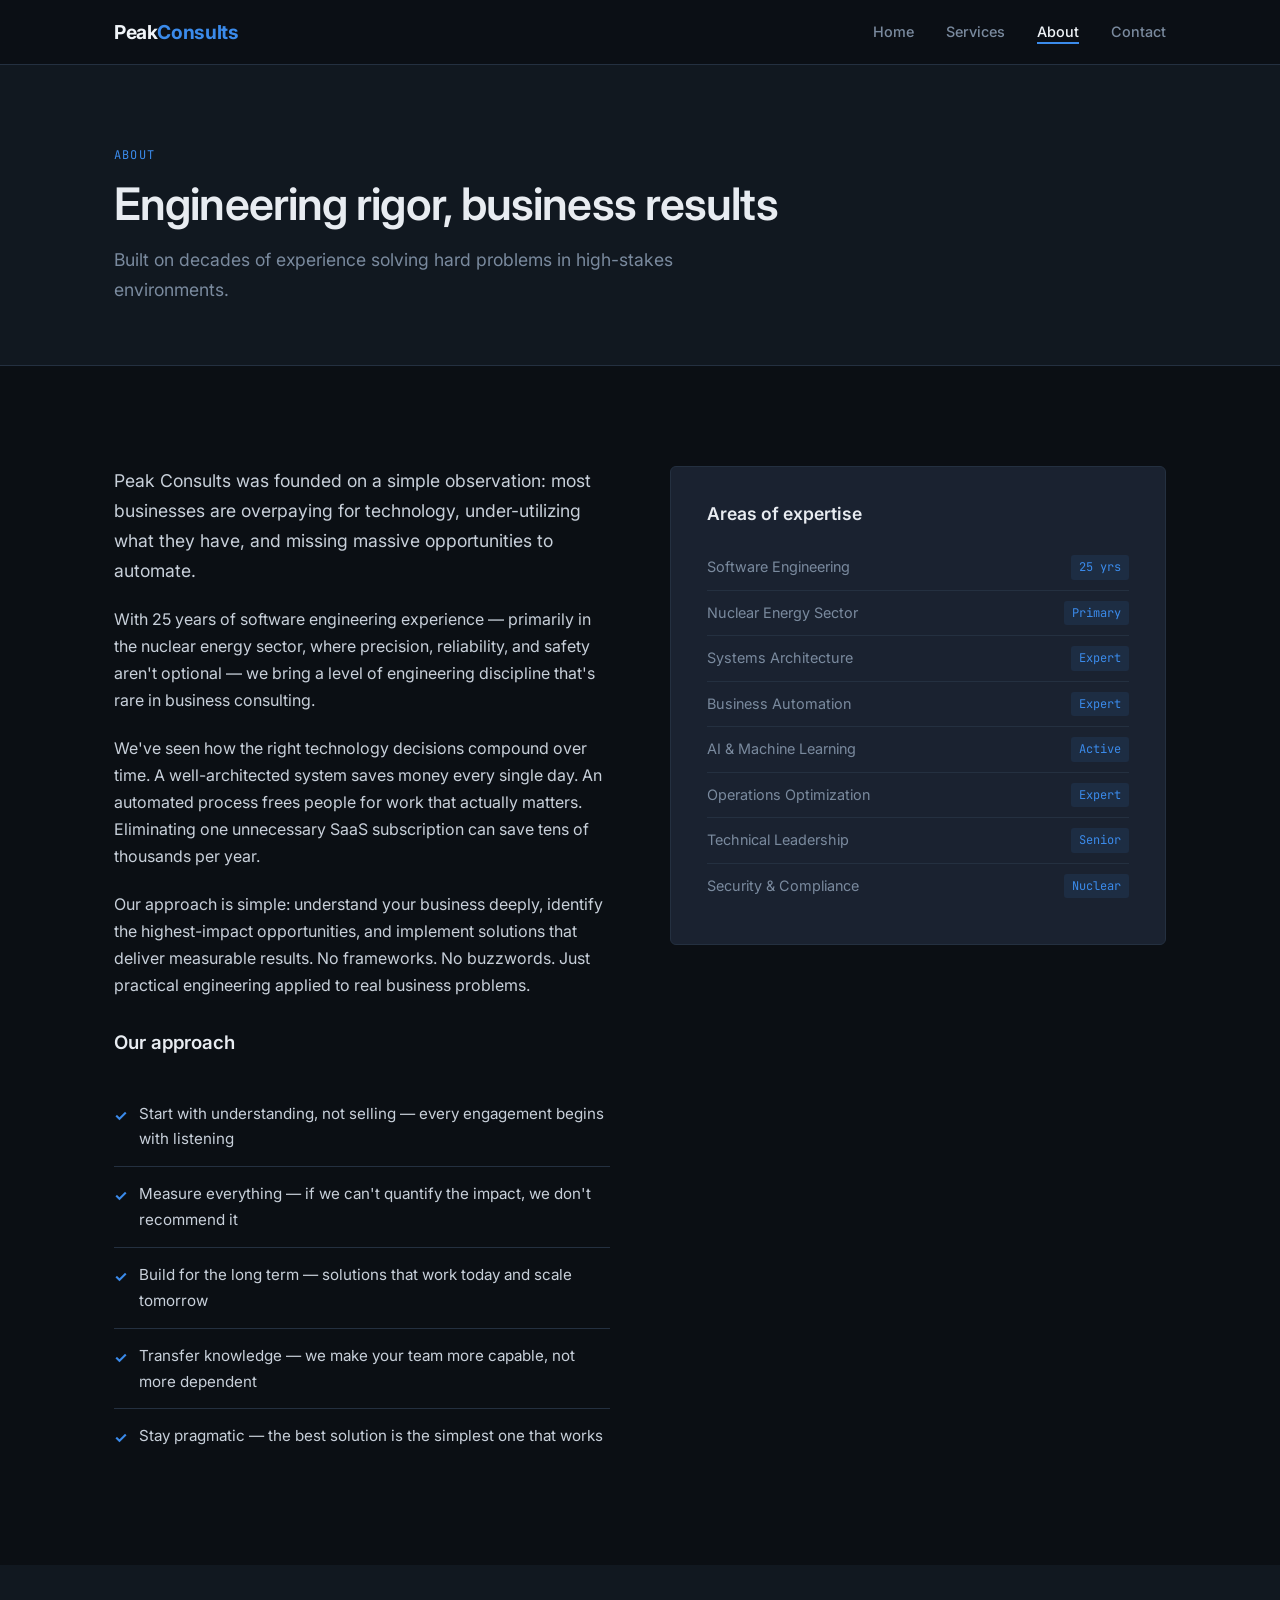
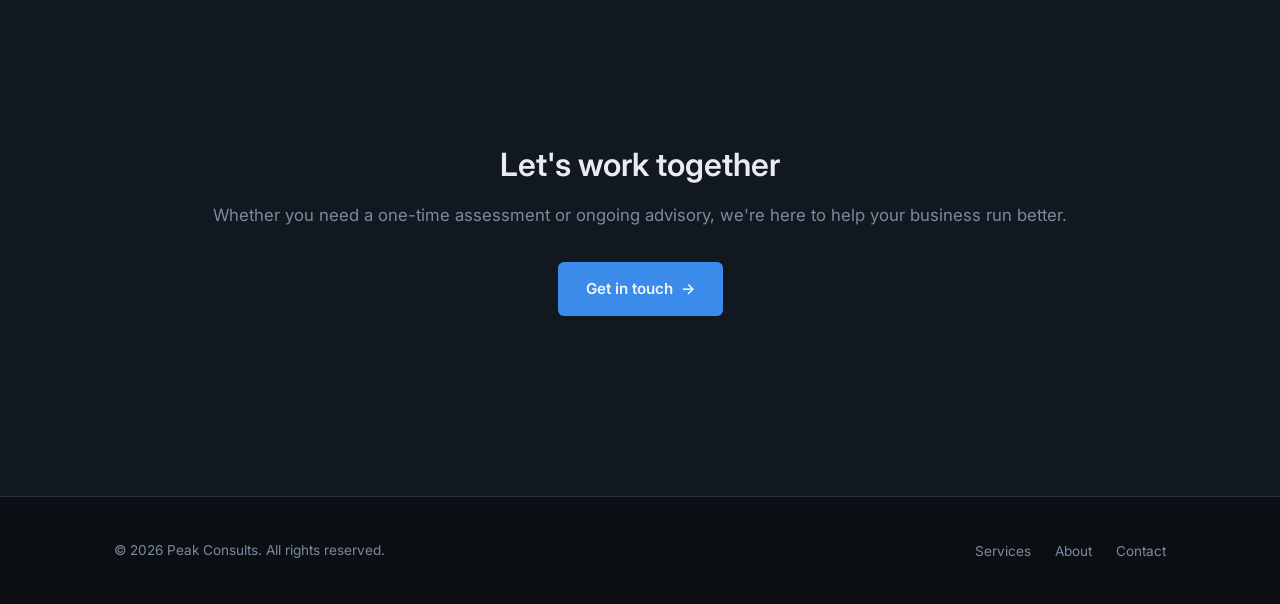
==== about.html @ 12d0e870 "Initial Peak Consults website" ====
<!DOCTYPE html>
<html lang="en">
<head>
  <meta charset="UTF-8">
  <meta name="viewport" content="width=device-width, initial-scale=1.0">
  <title>About | Peak Consults</title>
  <meta name="description" content="25 years of software engineering experience in the nuclear energy sector, now helping businesses optimize operations through technology and automation.">
  <meta property="og:title" content="About | Peak Consults">
  <meta property="og:description" content="25 years of engineering experience applied to your business.">
  <meta property="og:type" content="website">
  <meta property="og:url" content="https://www.peakconsults.com/about.html">
  <link rel="canonical" href="https://www.peakconsults.com/about.html">
  <link rel="preconnect" href="https://fonts.googleapis.com">
  <link rel="preconnect" href="https://fonts.gstatic.com" crossorigin>
  <link href="https://fonts.googleapis.com/css2?family=Inter:wght@400;500;600;700&family=JetBrains+Mono:wght@400;500&display=swap" rel="stylesheet">
  <link rel="stylesheet" href="css/style.css">
</head>
<body>

  <!-- Header -->
  <header class="site-header">
    <nav class="nav-inner">
      <a href="index.html" class="logo">Peak<span>Consults</span></a>
      <ul class="nav-links">
        <li><a href="index.html">Home</a></li>
        <li><a href="services.html">Services</a></li>
        <li><a href="about.html">About</a></li>
        <li><a href="contact.html">Contact</a></li>
      </ul>
      <button class="menu-toggle" aria-label="Toggle navigation">
        <span></span><span></span><span></span>
      </button>
    </nav>
  </header>

  <!-- Page Header -->
  <section class="page-header">
    <div class="container">
      <span class="section-label">About</span>
      <h1>Engineering rigor, business results</h1>
      <p>Built on decades of experience solving hard problems in high-stakes environments.</p>
    </div>
  </section>

  <!-- About Content -->
  <section class="section">
    <div class="container">
      <div class="about-content fade-in">
        <div class="about-text">
          <p>Peak Consults was founded on a simple observation: most businesses are overpaying for technology, under-utilizing what they have, and missing massive opportunities to automate.</p>

          <p>With 25 years of software engineering experience — primarily in the nuclear energy sector, where precision, reliability, and safety aren't optional — we bring a level of engineering discipline that's rare in business consulting.</p>

          <p>We've seen how the right technology decisions compound over time. A well-architected system saves money every single day. An automated process frees people for work that actually matters. Eliminating one unnecessary SaaS subscription can save tens of thousands per year.</p>

          <p>Our approach is simple: understand your business deeply, identify the highest-impact opportunities, and implement solutions that deliver measurable results. No frameworks. No buzzwords. Just practical engineering applied to real business problems.</p>

          <h3 style="margin-top: 32px; margin-bottom: 16px;">Our approach</h3>
          <ul class="approach-list">
            <li><span class="check">&#10003;</span> Start with understanding, not selling — every engagement begins with listening</li>
            <li><span class="check">&#10003;</span> Measure everything — if we can't quantify the impact, we don't recommend it</li>
            <li><span class="check">&#10003;</span> Build for the long term — solutions that work today and scale tomorrow</li>
            <li><span class="check">&#10003;</span> Transfer knowledge — we make your team more capable, not more dependent</li>
            <li><span class="check">&#10003;</span> Stay pragmatic — the best solution is the simplest one that works</li>
          </ul>
        </div>

        <div class="about-sidebar">
          <h3>Areas of expertise</h3>
          <ul class="expertise-list">
            <li>Software Engineering <span class="expertise-tag">25 yrs</span></li>
            <li>Nuclear Energy Sector <span class="expertise-tag">Primary</span></li>
            <li>Systems Architecture <span class="expertise-tag">Expert</span></li>
            <li>Business Automation <span class="expertise-tag">Expert</span></li>
            <li>AI & Machine Learning <span class="expertise-tag">Active</span></li>
            <li>Operations Optimization <span class="expertise-tag">Expert</span></li>
            <li>Technical Leadership <span class="expertise-tag">Senior</span></li>
            <li>Security & Compliance <span class="expertise-tag">Nuclear</span></li>
          </ul>
        </div>
      </div>
    </div>
  </section>

  <!-- CTA -->
  <section class="section section-alt">
    <div class="container">
      <div class="cta-section fade-in">
        <h2>Let's work together</h2>
        <p>Whether you need a one-time assessment or ongoing advisory, we're here to help your business run better.</p>
        <a href="contact.html" class="btn btn-primary">Get in touch <span class="arrow">&rarr;</span></a>
      </div>
    </div>
  </section>

  <!-- Footer -->
  <footer class="site-footer">
    <div class="container">
      <div class="footer-inner">
        <span class="footer-copy">&copy; 2026 Peak Consults. All rights reserved.</span>
        <ul class="footer-links">
          <li><a href="services.html">Services</a></li>
          <li><a href="about.html">About</a></li>
          <li><a href="contact.html">Contact</a></li>
        </ul>
      </div>
    </div>
  </footer>

  <script src="js/main.js"></script>
</body>
</html>
---- css/style.css ----
/* ===== Reset & Base ===== */
*, *::before, *::after { box-sizing: border-box; margin: 0; padding: 0; }

:root {
  --bg:        #0b0f14;
  --bg-alt:    #111820;
  --surface:   #1a2230;
  --border:    #243040;
  --text:      #c8d0da;
  --text-dim:  #7a8a9e;
  --heading:   #e8ecf1;
  --accent:    #3b8beb;
  --accent-h:  #5aa3f5;
  --white:     #f0f4f8;
  --font:      'Inter', -apple-system, BlinkMacSystemFont, 'Segoe UI', Roboto, sans-serif;
  --mono:      'JetBrains Mono', 'Fira Code', monospace;
  --max-w:     1100px;
  --radius:    6px;
  --transition: 0.25s ease;
}

html { scroll-behavior: smooth; }

body {
  font-family: var(--font);
  background: var(--bg);
  color: var(--text);
  line-height: 1.7;
  font-size: 16px;
  -webkit-font-smoothing: antialiased;
}

a { color: var(--accent); text-decoration: none; transition: color var(--transition); }
a:hover { color: var(--accent-h); }

img { max-width: 100%; display: block; }

h1, h2, h3, h4 {
  color: var(--heading);
  font-weight: 600;
  line-height: 1.25;
}

/* ===== Layout ===== */
.container { max-width: var(--max-w); margin: 0 auto; padding: 0 24px; }

/* ===== Header / Nav ===== */
.site-header {
  position: fixed;
  top: 0;
  left: 0;
  right: 0;
  z-index: 100;
  background: rgba(11, 15, 20, 0.85);
  backdrop-filter: blur(12px);
  -webkit-backdrop-filter: blur(12px);
  border-bottom: 1px solid var(--border);
  transition: background var(--transition);
}

.nav-inner {
  max-width: var(--max-w);
  margin: 0 auto;
  padding: 0 24px;
  display: flex;
  align-items: center;
  justify-content: space-between;
  height: 64px;
}

.logo {
  font-size: 1.2rem;
  font-weight: 700;
  color: var(--white);
  letter-spacing: -0.02em;
}
.logo span { color: var(--accent); }

.nav-links { display: flex; gap: 32px; list-style: none; }

.nav-links a {
  color: var(--text-dim);
  font-size: 0.9rem;
  font-weight: 500;
  transition: color var(--transition);
  position: relative;
}

.nav-links a::after {
  content: '';
  position: absolute;
  bottom: -4px;
  left: 0;
  width: 0;
  height: 2px;
  background: var(--accent);
  transition: width var(--transition);
}

.nav-links a:hover,
.nav-links a.active {
  color: var(--white);
}

.nav-links a:hover::after,
.nav-links a.active::after {
  width: 100%;
}

/* Mobile menu toggle */
.menu-toggle {
  display: none;
  background: none;
  border: none;
  cursor: pointer;
  padding: 4px;
}

.menu-toggle span {
  display: block;
  width: 24px;
  height: 2px;
  background: var(--text);
  margin: 5px 0;
  transition: var(--transition);
  border-radius: 2px;
}

/* ===== Hero ===== */
.hero {
  min-height: 100vh;
  display: flex;
  align-items: center;
  padding-top: 64px;
  position: relative;
  overflow: hidden;
}

.hero::before {
  content: '';
  position: absolute;
  top: -50%;
  right: -20%;
  width: 600px;
  height: 600px;
  background: radial-gradient(circle, rgba(59, 139, 235, 0.08) 0%, transparent 70%);
  pointer-events: none;
}

.hero-content { max-width: 720px; }

.hero-label {
  display: inline-block;
  font-family: var(--mono);
  font-size: 0.8rem;
  color: var(--accent);
  letter-spacing: 0.08em;
  text-transform: uppercase;
  margin-bottom: 20px;
  padding: 6px 14px;
  border: 1px solid var(--border);
  border-radius: 20px;
  background: var(--surface);
}

.hero h1 {
  font-size: clamp(2.4rem, 5vw, 3.6rem);
  letter-spacing: -0.03em;
  margin-bottom: 24px;
}

.hero h1 .highlight {
  background: linear-gradient(135deg, var(--accent), #60b0ff);
  -webkit-background-clip: text;
  -webkit-text-fill-color: transparent;
  background-clip: text;
}

.hero p {
  font-size: 1.15rem;
  color: var(--text-dim);
  max-width: 560px;
  margin-bottom: 40px;
  line-height: 1.8;
}

/* ===== Buttons ===== */
.btn {
  display: inline-flex;
  align-items: center;
  gap: 8px;
  padding: 14px 28px;
  font-size: 0.95rem;
  font-weight: 600;
  border-radius: var(--radius);
  border: none;
  cursor: pointer;
  transition: all var(--transition);
  font-family: var(--font);
}

.btn-primary {
  background: var(--accent);
  color: var(--white);
}
.btn-primary:hover {
  background: var(--accent-h);
  color: var(--white);
  transform: translateY(-1px);
  box-shadow: 0 8px 24px rgba(59, 139, 235, 0.25);
}

.btn-outline {
  background: transparent;
  color: var(--text);
  border: 1px solid var(--border);
}
.btn-outline:hover {
  border-color: var(--accent);
  color: var(--white);
}

.btn-group { display: flex; gap: 16px; flex-wrap: wrap; }

.btn .arrow { transition: transform var(--transition); }
.btn:hover .arrow { transform: translateX(3px); }

/* ===== Sections ===== */
.section {
  padding: 100px 0;
}

.section-alt {
  background: var(--bg-alt);
}

.section-header {
  margin-bottom: 60px;
}

.section-header h2 {
  font-size: clamp(1.8rem, 3.5vw, 2.4rem);
  letter-spacing: -0.02em;
  margin-bottom: 16px;
}

.section-header p {
  color: var(--text-dim);
  font-size: 1.05rem;
  max-width: 560px;
}

.section-label {
  display: inline-block;
  font-family: var(--mono);
  font-size: 0.75rem;
  color: var(--accent);
  letter-spacing: 0.1em;
  text-transform: uppercase;
  margin-bottom: 12px;
}

/* ===== Service Cards ===== */
.services-grid {
  display: grid;
  grid-template-columns: repeat(auto-fit, minmax(280px, 1fr));
  gap: 24px;
}

.service-card {
  background: var(--surface);
  border: 1px solid var(--border);
  border-radius: var(--radius);
  padding: 36px 28px;
  transition: all var(--transition);
}

.service-card:hover {
  border-color: var(--accent);
  transform: translateY(-2px);
  box-shadow: 0 12px 40px rgba(0, 0, 0, 0.3);
}

.service-icon {
  width: 48px;
  height: 48px;
  background: rgba(59, 139, 235, 0.1);
  border-radius: var(--radius);
  display: flex;
  align-items: center;
  justify-content: center;
  margin-bottom: 20px;
  font-size: 1.3rem;
}

.service-card h3 {
  font-size: 1.15rem;
  margin-bottom: 12px;
}

.service-card p {
  color: var(--text-dim);
  font-size: 0.95rem;
  line-height: 1.7;
}

/* ===== Stats Row ===== */
.stats-row {
  display: grid;
  grid-template-columns: repeat(auto-fit, minmax(200px, 1fr));
  gap: 24px;
  margin-top: 60px;
}

.stat {
  text-align: center;
  padding: 32px 20px;
  border: 1px solid var(--border);
  border-radius: var(--radius);
  background: var(--surface);
}

.stat-number {
  font-size: 2.2rem;
  font-weight: 700;
  color: var(--accent);
  display: block;
  margin-bottom: 4px;
}

.stat-label {
  font-size: 0.85rem;
  color: var(--text-dim);
  text-transform: uppercase;
  letter-spacing: 0.05em;
}

/* ===== About ===== */
.about-content {
  display: grid;
  grid-template-columns: 1fr 1fr;
  gap: 60px;
  align-items: start;
}

.about-text p {
  margin-bottom: 20px;
  color: var(--text);
}

.about-text p:first-child {
  font-size: 1.1rem;
}

.approach-list {
  list-style: none;
  margin-top: 32px;
}

.approach-list li {
  padding: 14px 0;
  border-bottom: 1px solid var(--border);
  display: flex;
  align-items: flex-start;
  gap: 12px;
  font-size: 0.95rem;
}

.approach-list li:last-child { border-bottom: none; }

.check {
  color: var(--accent);
  font-weight: bold;
  flex-shrink: 0;
  margin-top: 2px;
}

.about-sidebar {
  background: var(--surface);
  border: 1px solid var(--border);
  border-radius: var(--radius);
  padding: 36px;
}

.about-sidebar h3 {
  font-size: 1.1rem;
  margin-bottom: 20px;
}

.expertise-list {
  list-style: none;
}

.expertise-list li {
  padding: 10px 0;
  font-size: 0.9rem;
  color: var(--text-dim);
  border-bottom: 1px solid var(--border);
  display: flex;
  justify-content: space-between;
  align-items: center;
}

.expertise-list li:last-child { border-bottom: none; }

.expertise-tag {
  font-family: var(--mono);
  font-size: 0.75rem;
  color: var(--accent);
  background: rgba(59, 139, 235, 0.1);
  padding: 2px 8px;
  border-radius: 3px;
}

/* ===== Contact ===== */
.contact-layout {
  display: grid;
  grid-template-columns: 1fr 1fr;
  gap: 60px;
  align-items: start;
}

.contact-info h2 {
  font-size: 2rem;
  margin-bottom: 16px;
}

.contact-info > p {
  color: var(--text-dim);
  margin-bottom: 32px;
  font-size: 1.05rem;
}

.contact-methods {
  list-style: none;
  margin-bottom: 32px;
}

.contact-methods li {
  padding: 16px 0;
  border-bottom: 1px solid var(--border);
  display: flex;
  align-items: center;
  gap: 12px;
}

.contact-methods li:last-child { border-bottom: none; }

.contact-methods .label {
  font-size: 0.8rem;
  text-transform: uppercase;
  letter-spacing: 0.06em;
  color: var(--text-dim);
  min-width: 60px;
}

.contact-form {
  background: var(--surface);
  border: 1px solid var(--border);
  border-radius: var(--radius);
  padding: 36px;
}

.form-group {
  margin-bottom: 20px;
}

.form-group label {
  display: block;
  font-size: 0.85rem;
  font-weight: 500;
  color: var(--text-dim);
  margin-bottom: 8px;
  text-transform: uppercase;
  letter-spacing: 0.04em;
}

.form-group input,
.form-group textarea,
.form-group select {
  width: 100%;
  padding: 12px 16px;
  background: var(--bg);
  border: 1px solid var(--border);
  border-radius: var(--radius);
  color: var(--text);
  font-family: var(--font);
  font-size: 0.95rem;
  transition: border-color var(--transition);
}

.form-group input:focus,
.form-group textarea:focus,
.form-group select:focus {
  outline: none;
  border-color: var(--accent);
}

.form-group textarea { resize: vertical; min-height: 120px; }

.form-submit {
  width: 100%;
  padding: 14px;
  background: var(--accent);
  color: var(--white);
  border: none;
  border-radius: var(--radius);
  font-size: 0.95rem;
  font-weight: 600;
  cursor: pointer;
  font-family: var(--font);
  transition: all var(--transition);
}

.form-submit:hover {
  background: var(--accent-h);
  box-shadow: 0 8px 24px rgba(59, 139, 235, 0.25);
}

/* ===== Footer ===== */
.site-footer {
  padding: 40px 0;
  border-top: 1px solid var(--border);
  background: var(--bg);
}

.footer-inner {
  display: flex;
  justify-content: space-between;
  align-items: center;
  flex-wrap: wrap;
  gap: 16px;
}

.footer-copy {
  font-size: 0.85rem;
  color: var(--text-dim);
}

.footer-links {
  display: flex;
  gap: 24px;
  list-style: none;
}

.footer-links a {
  font-size: 0.85rem;
  color: var(--text-dim);
}

.footer-links a:hover { color: var(--white); }

/* ===== Page Headers (inner pages) ===== */
.page-header {
  padding: 140px 0 60px;
  background: var(--bg-alt);
  border-bottom: 1px solid var(--border);
}

.page-header h1 {
  font-size: clamp(2rem, 4vw, 2.8rem);
  letter-spacing: -0.02em;
  margin-bottom: 12px;
}

.page-header p {
  color: var(--text-dim);
  font-size: 1.1rem;
  max-width: 560px;
}

/* ===== Services detail (services page) ===== */
.service-detail {
  display: grid;
  grid-template-columns: 1fr 1fr;
  gap: 48px;
  padding: 48px 0;
  border-bottom: 1px solid var(--border);
  align-items: start;
}

.service-detail:last-child { border-bottom: none; }

.service-detail-num {
  font-family: var(--mono);
  font-size: 0.8rem;
  color: var(--accent);
  margin-bottom: 8px;
}

.service-detail h3 {
  font-size: 1.4rem;
  margin-bottom: 16px;
}

.service-detail p {
  color: var(--text-dim);
  margin-bottom: 16px;
}

.service-detail ul {
  list-style: none;
  margin-top: 8px;
}

.service-detail ul li {
  padding: 6px 0;
  color: var(--text);
  font-size: 0.95rem;
  display: flex;
  align-items: center;
  gap: 8px;
}

.service-detail ul li::before {
  content: '\2013';
  color: var(--accent);
}

/* ===== CTA Section ===== */
.cta-section {
  text-align: center;
  padding: 80px 0;
}

.cta-section h2 {
  font-size: 2rem;
  margin-bottom: 16px;
}

.cta-section p {
  color: var(--text-dim);
  margin-bottom: 32px;
  font-size: 1.05rem;
}

/* ===== Animations ===== */
.fade-in {
  opacity: 0;
  transform: translateY(20px);
  transition: opacity 0.6s ease, transform 0.6s ease;
}

.fade-in.visible {
  opacity: 1;
  transform: translateY(0);
}

/* ===== Mobile ===== */
@media (max-width: 768px) {
  .menu-toggle { display: block; }

  .nav-links {
    position: fixed;
    top: 64px;
    left: 0;
    right: 0;
    background: var(--bg);
    border-bottom: 1px solid var(--border);
    flex-direction: column;
    gap: 0;
    padding: 16px 24px;
    transform: translateY(-100%);
    opacity: 0;
    pointer-events: none;
    transition: all var(--transition);
  }

  .nav-links.open {
    transform: translateY(0);
    opacity: 1;
    pointer-events: all;
  }

  .nav-links a {
    display: block;
    padding: 12px 0;
    border-bottom: 1px solid var(--border);
  }

  .nav-links a::after { display: none; }

  .hero { min-height: auto; padding: 120px 0 80px; }

  .about-content,
  .contact-layout,
  .service-detail {
    grid-template-columns: 1fr;
    gap: 32px;
  }

  .stats-row { grid-template-columns: 1fr 1fr; }

  .btn-group { flex-direction: column; }
  .btn-group .btn { text-align: center; justify-content: center; }

  .section { padding: 60px 0; }
  .page-header { padding: 100px 0 40px; }

  .footer-inner { flex-direction: column; text-align: center; }
}

@media (max-width: 480px) {
  .stats-row { grid-template-columns: 1fr; }
  .services-grid { grid-template-columns: 1fr; }
}
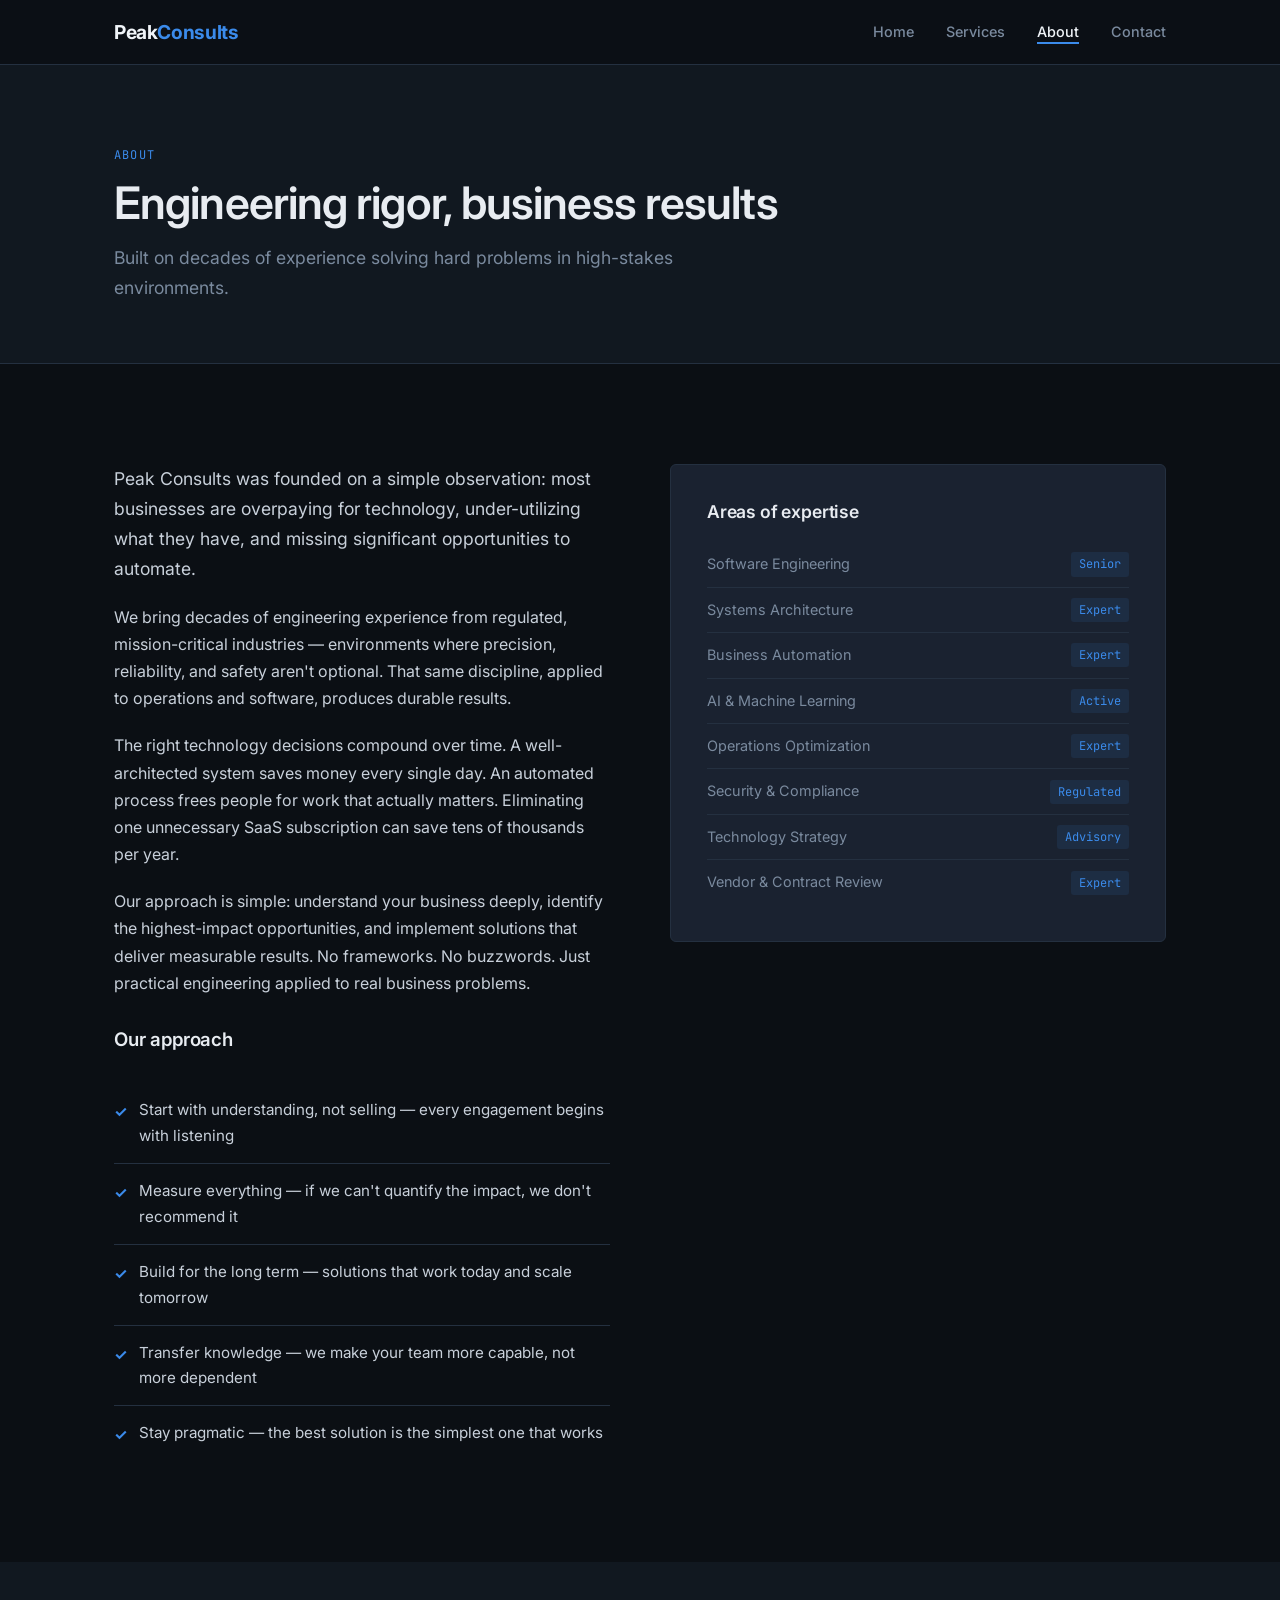
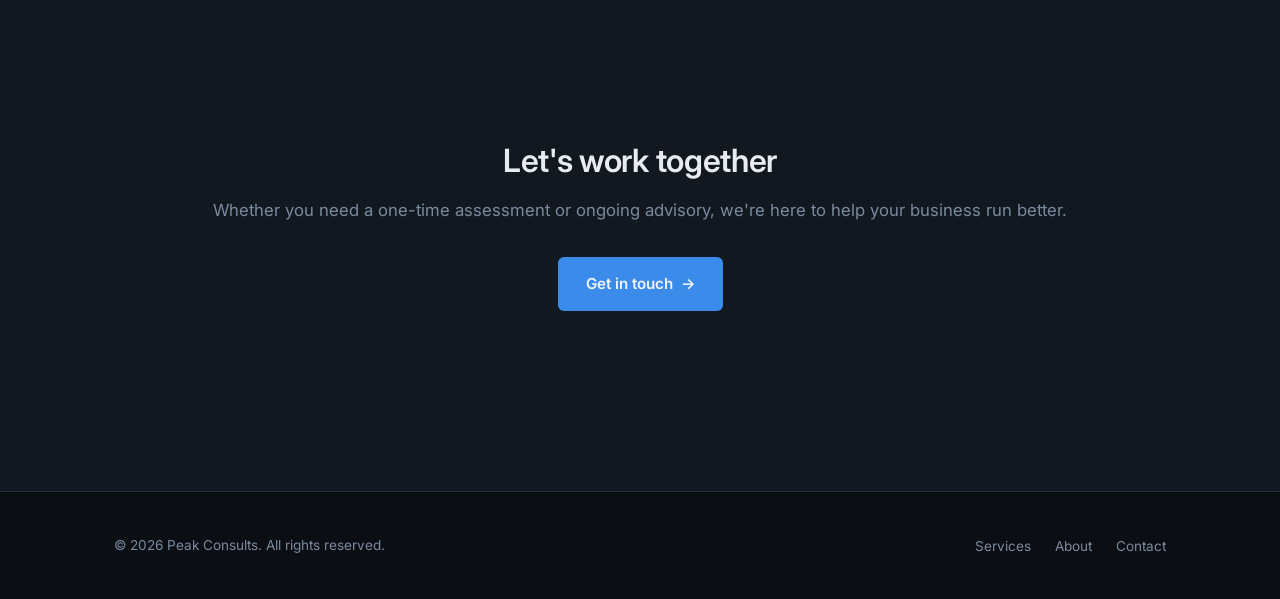
==== commit 2d308ee5: "Polish site to professional grade Replaces filler stats with a four-step engagement process, swaps e" ====
--- a/about.html
+++ b/about.html
@@ -4,12 +4,15 @@
   <meta charset="UTF-8">
   <meta name="viewport" content="width=device-width, initial-scale=1.0">
   <title>About | Peak Consults</title>
-  <meta name="description" content="25 years of software engineering experience in the nuclear energy sector, now helping businesses optimize operations through technology and automation.">
+  <meta name="description" content="Decades of engineering experience in regulated, mission-critical industries — now helping businesses optimize operations through technology and automation.">
   <meta property="og:title" content="About | Peak Consults">
-  <meta property="og:description" content="25 years of engineering experience applied to your business.">
+  <meta property="og:description" content="Engineering rigor from regulated industries, applied to your business.">
   <meta property="og:type" content="website">
   <meta property="og:url" content="https://www.peakconsults.com/about.html">
   <link rel="canonical" href="https://www.peakconsults.com/about.html">
+  <link rel="icon" href="favicon.svg" type="image/svg+xml">
+  <link rel="apple-touch-icon" href="favicon.svg">
+  <meta name="theme-color" content="#0b0f14">
   <link rel="preconnect" href="https://fonts.googleapis.com">
   <link rel="preconnect" href="https://fonts.gstatic.com" crossorigin>
   <link href="https://fonts.googleapis.com/css2?family=Inter:wght@400;500;600;700&family=JetBrains+Mono:wght@400;500&display=swap" rel="stylesheet">
@@ -17,21 +20,25 @@
 </head>
 <body>
 
+  <a class="skip-link" href="#main">Skip to content</a>
+
   <!-- Header -->
   <header class="site-header">
     <nav class="nav-inner">
       <a href="index.html" class="logo">Peak<span>Consults</span></a>
-      <ul class="nav-links">
+      <ul class="nav-links" id="primary-nav">
         <li><a href="index.html">Home</a></li>
         <li><a href="services.html">Services</a></li>
         <li><a href="about.html">About</a></li>
         <li><a href="contact.html">Contact</a></li>
       </ul>
-      <button class="menu-toggle" aria-label="Toggle navigation">
+      <button class="menu-toggle" aria-label="Toggle navigation" aria-expanded="false" aria-controls="primary-nav">
         <span></span><span></span><span></span>
       </button>
     </nav>
   </header>
+
+  <main id="main">
 
   <!-- Page Header -->
   <section class="page-header">
@@ -47,37 +54,37 @@
     <div class="container">
       <div class="about-content fade-in">
         <div class="about-text">
-          <p>Peak Consults was founded on a simple observation: most businesses are overpaying for technology, under-utilizing what they have, and missing massive opportunities to automate.</p>
+          <p>Peak Consults was founded on a simple observation: most businesses are overpaying for technology, under-utilizing what they have, and missing significant opportunities to automate.</p>
 
-          <p>With 25 years of software engineering experience — primarily in the nuclear energy sector, where precision, reliability, and safety aren't optional — we bring a level of engineering discipline that's rare in business consulting.</p>
+          <p>We bring decades of engineering experience from regulated, mission-critical industries — environments where precision, reliability, and safety aren't optional. That same discipline, applied to operations and software, produces durable results.</p>
 
-          <p>We've seen how the right technology decisions compound over time. A well-architected system saves money every single day. An automated process frees people for work that actually matters. Eliminating one unnecessary SaaS subscription can save tens of thousands per year.</p>
+          <p>The right technology decisions compound over time. A well-architected system saves money every single day. An automated process frees people for work that actually matters. Eliminating one unnecessary SaaS subscription can save tens of thousands per year.</p>
 
           <p>Our approach is simple: understand your business deeply, identify the highest-impact opportunities, and implement solutions that deliver measurable results. No frameworks. No buzzwords. Just practical engineering applied to real business problems.</p>
 
-          <h3 style="margin-top: 32px; margin-bottom: 16px;">Our approach</h3>
+          <h3 class="approach-heading">Our approach</h3>
           <ul class="approach-list">
-            <li><span class="check">&#10003;</span> Start with understanding, not selling — every engagement begins with listening</li>
-            <li><span class="check">&#10003;</span> Measure everything — if we can't quantify the impact, we don't recommend it</li>
-            <li><span class="check">&#10003;</span> Build for the long term — solutions that work today and scale tomorrow</li>
-            <li><span class="check">&#10003;</span> Transfer knowledge — we make your team more capable, not more dependent</li>
-            <li><span class="check">&#10003;</span> Stay pragmatic — the best solution is the simplest one that works</li>
+            <li><span class="check" aria-hidden="true">&#10003;</span> Start with understanding, not selling — every engagement begins with listening</li>
+            <li><span class="check" aria-hidden="true">&#10003;</span> Measure everything — if we can't quantify the impact, we don't recommend it</li>
+            <li><span class="check" aria-hidden="true">&#10003;</span> Build for the long term — solutions that work today and scale tomorrow</li>
+            <li><span class="check" aria-hidden="true">&#10003;</span> Transfer knowledge — we make your team more capable, not more dependent</li>
+            <li><span class="check" aria-hidden="true">&#10003;</span> Stay pragmatic — the best solution is the simplest one that works</li>
           </ul>
         </div>
 
-        <div class="about-sidebar">
+        <aside class="about-sidebar">
           <h3>Areas of expertise</h3>
           <ul class="expertise-list">
-            <li>Software Engineering <span class="expertise-tag">25 yrs</span></li>
-            <li>Nuclear Energy Sector <span class="expertise-tag">Primary</span></li>
+            <li>Software Engineering <span class="expertise-tag">Senior</span></li>
             <li>Systems Architecture <span class="expertise-tag">Expert</span></li>
             <li>Business Automation <span class="expertise-tag">Expert</span></li>
-            <li>AI & Machine Learning <span class="expertise-tag">Active</span></li>
+            <li>AI &amp; Machine Learning <span class="expertise-tag">Active</span></li>
             <li>Operations Optimization <span class="expertise-tag">Expert</span></li>
-            <li>Technical Leadership <span class="expertise-tag">Senior</span></li>
-            <li>Security & Compliance <span class="expertise-tag">Nuclear</span></li>
+            <li>Security &amp; Compliance <span class="expertise-tag">Regulated</span></li>
+            <li>Technology Strategy <span class="expertise-tag">Advisory</span></li>
+            <li>Vendor &amp; Contract Review <span class="expertise-tag">Expert</span></li>
           </ul>
-        </div>
+        </aside>
       </div>
     </div>
   </section>
@@ -92,6 +99,8 @@
       </div>
     </div>
   </section>
+
+  </main>
 
   <!-- Footer -->
   <footer class="site-footer">
--- a/css/style.css
+++ b/css/style.css
@@ -21,6 +21,15 @@
 
 html { scroll-behavior: smooth; }
 
+@media (prefers-reduced-motion: reduce) {
+  html { scroll-behavior: auto; }
+  *, *::before, *::after {
+    animation-duration: 0.01ms !important;
+    animation-iteration-count: 1 !important;
+    transition-duration: 0.01ms !important;
+  }
+}
+
 body {
   font-family: var(--font);
   background: var(--bg);
@@ -28,17 +37,56 @@
   line-height: 1.7;
   font-size: 16px;
   -webkit-font-smoothing: antialiased;
+  -moz-osx-font-smoothing: grayscale;
+  text-rendering: optimizeLegibility;
 }
 
 a { color: var(--accent); text-decoration: none; transition: color var(--transition); }
 a:hover { color: var(--accent-h); }
 
-img { max-width: 100%; display: block; }
+img, svg { max-width: 100%; display: block; }
 
 h1, h2, h3, h4 {
   color: var(--heading);
   font-weight: 600;
-  line-height: 1.25;
+  line-height: 1.2;
+  letter-spacing: -0.01em;
+}
+
+/* Visible focus for keyboard users */
+:focus-visible {
+  outline: 2px solid var(--accent);
+  outline-offset: 3px;
+  border-radius: 3px;
+}
+
+/* Skip link */
+.skip-link {
+  position: absolute;
+  left: 12px;
+  top: -100px;
+  z-index: 200;
+  background: var(--accent);
+  color: var(--white);
+  padding: 10px 16px;
+  border-radius: var(--radius);
+  font-weight: 600;
+  font-size: 0.9rem;
+  transition: top var(--transition);
+}
+.skip-link:focus,
+.skip-link:focus-visible {
+  top: 12px;
+  color: var(--white);
+}
+
+/* Visually-hidden helper */
+.visually-hidden {
+  position: absolute !important;
+  width: 1px; height: 1px;
+  padding: 0; margin: -1px;
+  overflow: hidden; clip: rect(0,0,0,0);
+  white-space: nowrap; border: 0;
 }
 
 /* ===== Layout ===== */
@@ -282,15 +330,27 @@
 }
 
 .service-icon {
-  width: 48px;
-  height: 48px;
-  background: rgba(59, 139, 235, 0.1);
-  border-radius: var(--radius);
-  display: flex;
+  width: 44px;
+  height: 44px;
+  background: rgba(59, 139, 235, 0.12);
+  border: 1px solid rgba(59, 139, 235, 0.18);
+  border-radius: var(--radius);
+  display: inline-flex;
   align-items: center;
   justify-content: center;
   margin-bottom: 20px;
-  font-size: 1.3rem;
+  color: var(--accent);
+  transition: background var(--transition), border-color var(--transition);
+}
+
+.service-icon svg {
+  width: 22px;
+  height: 22px;
+}
+
+.service-card:hover .service-icon {
+  background: rgba(59, 139, 235, 0.2);
+  border-color: rgba(59, 139, 235, 0.32);
 }
 
 .service-card h3 {
@@ -486,7 +546,16 @@
   color: var(--text);
   font-family: var(--font);
   font-size: 0.95rem;
-  transition: border-color var(--transition);
+  transition: border-color var(--transition), box-shadow var(--transition);
+}
+
+.form-group input::placeholder,
+.form-group textarea::placeholder { color: var(--text-dim); opacity: 0.7; }
+
+.form-group input:hover,
+.form-group textarea:hover,
+.form-group select:hover {
+  border-color: #2f3e54;
 }
 
 .form-group input:focus,
@@ -494,6 +563,7 @@
 .form-group select:focus {
   outline: none;
   border-color: var(--accent);
+  box-shadow: 0 0 0 3px rgba(59, 139, 235, 0.15);
 }
 
 .form-group textarea { resize: vertical; min-height: 120px; }
@@ -634,6 +704,88 @@
   font-size: 1.05rem;
 }
 
+/* ===== Process Row ===== */
+.process-row {
+  list-style: none;
+  display: grid;
+  grid-template-columns: repeat(auto-fit, minmax(220px, 1fr));
+  gap: 24px;
+  counter-reset: step;
+}
+
+.process-step {
+  position: relative;
+  padding: 28px 24px;
+  background: var(--surface);
+  border: 1px solid var(--border);
+  border-radius: var(--radius);
+  transition: border-color var(--transition), transform var(--transition);
+}
+
+.process-step:hover {
+  border-color: var(--accent);
+  transform: translateY(-2px);
+}
+
+.process-num {
+  display: inline-block;
+  font-family: var(--mono);
+  font-size: 0.75rem;
+  letter-spacing: 0.1em;
+  color: var(--accent);
+  background: rgba(59, 139, 235, 0.1);
+  border: 1px solid rgba(59, 139, 235, 0.2);
+  padding: 3px 9px;
+  border-radius: 999px;
+  margin-bottom: 16px;
+}
+
+.process-step h3 {
+  font-size: 1.05rem;
+  margin-bottom: 8px;
+}
+
+.process-step p {
+  font-size: 0.9rem;
+  color: var(--text-dim);
+  line-height: 1.6;
+}
+
+/* ===== About / Contact helpers ===== */
+.approach-heading {
+  margin-top: 32px;
+  margin-bottom: 16px;
+}
+
+.approach-list-tight {
+  margin-top: 0;
+}
+
+.contact-subheading {
+  margin-bottom: 12px;
+  font-size: 1rem;
+}
+
+/* ===== Form helpers ===== */
+.form-honeypot {
+  position: absolute !important;
+  left: -10000px;
+  width: 1px;
+  height: 1px;
+  overflow: hidden;
+}
+
+.form-privacy {
+  margin-top: 14px;
+  font-size: 0.8rem;
+  color: var(--text-dim);
+  text-align: center;
+}
+
+.form-submit:focus-visible {
+  outline-offset: 4px;
+}
+
 /* ===== Animations ===== */
 .fade-in {
   opacity: 0;
@@ -644,6 +796,14 @@
 .fade-in.visible {
   opacity: 1;
   transform: translateY(0);
+}
+
+@media (prefers-reduced-motion: reduce) {
+  .fade-in {
+    opacity: 1;
+    transform: none;
+    transition: none;
+  }
 }
 
 /* ===== Mobile ===== */
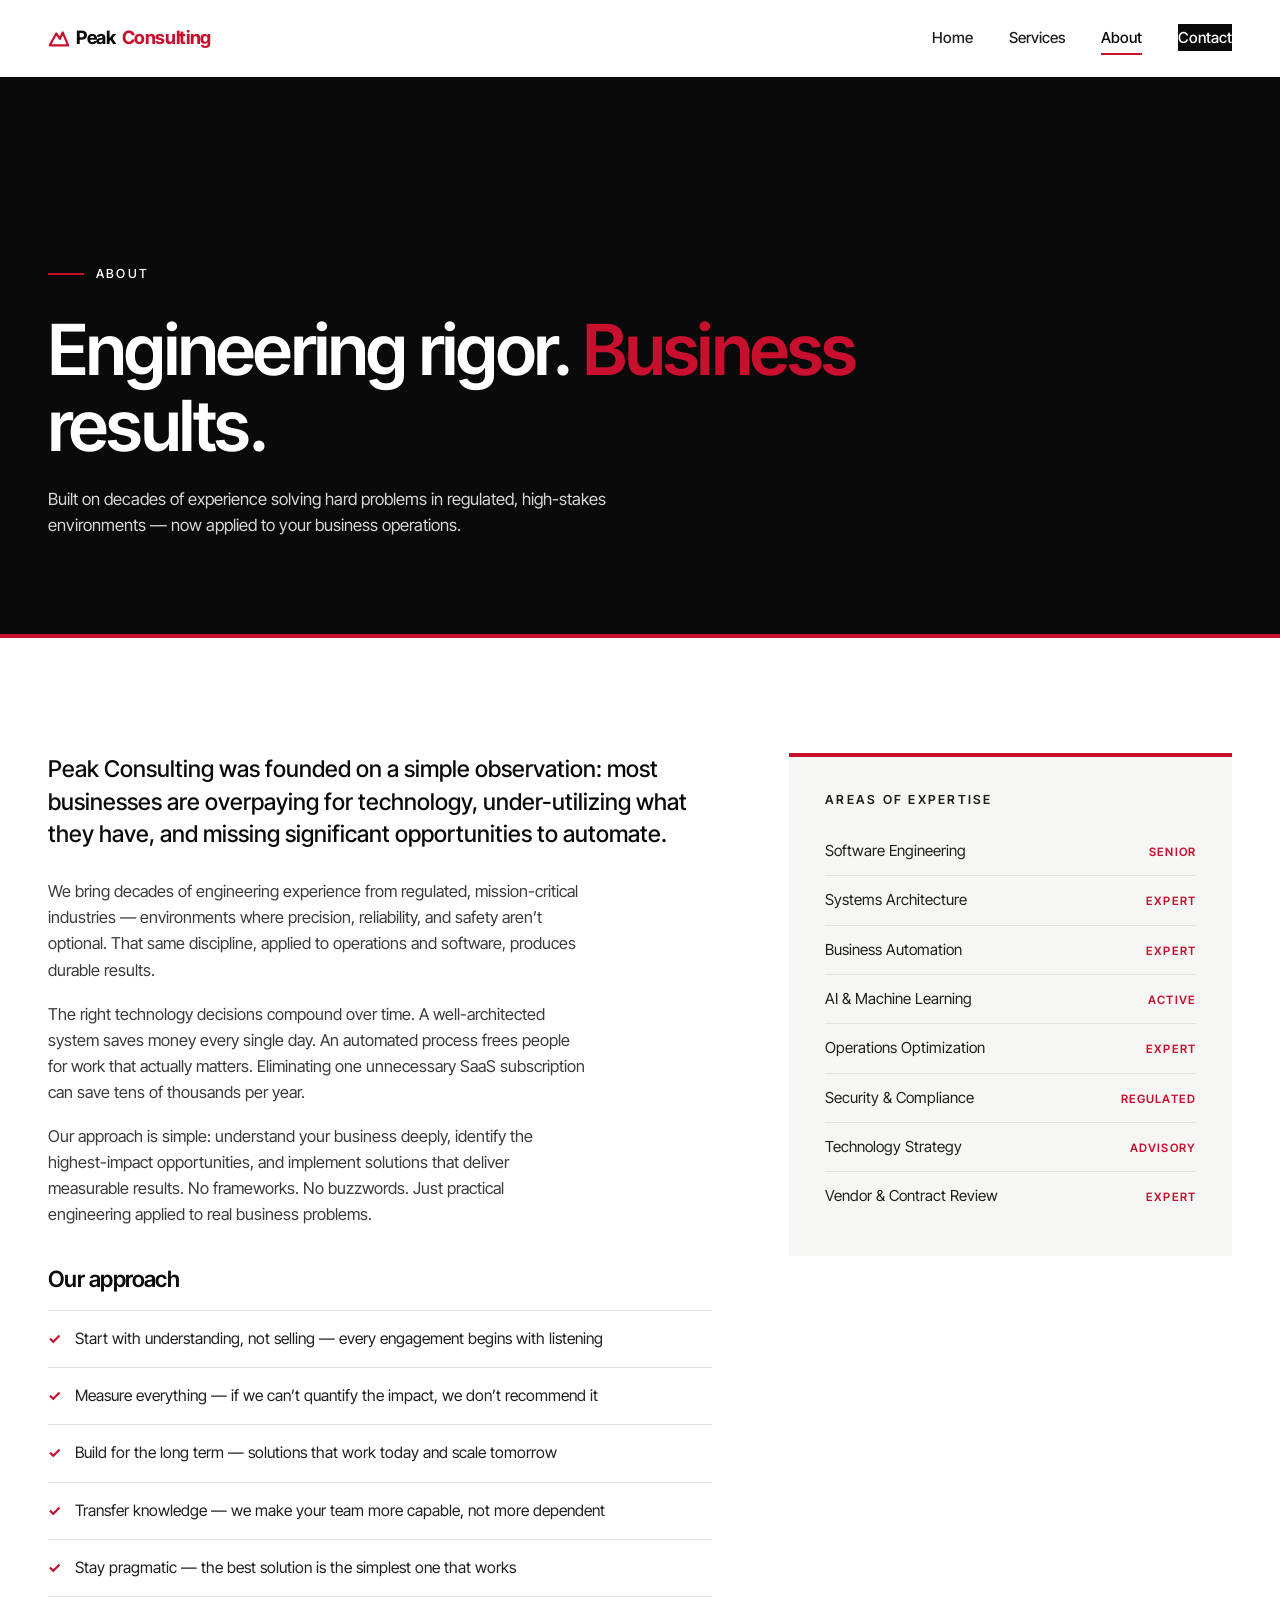
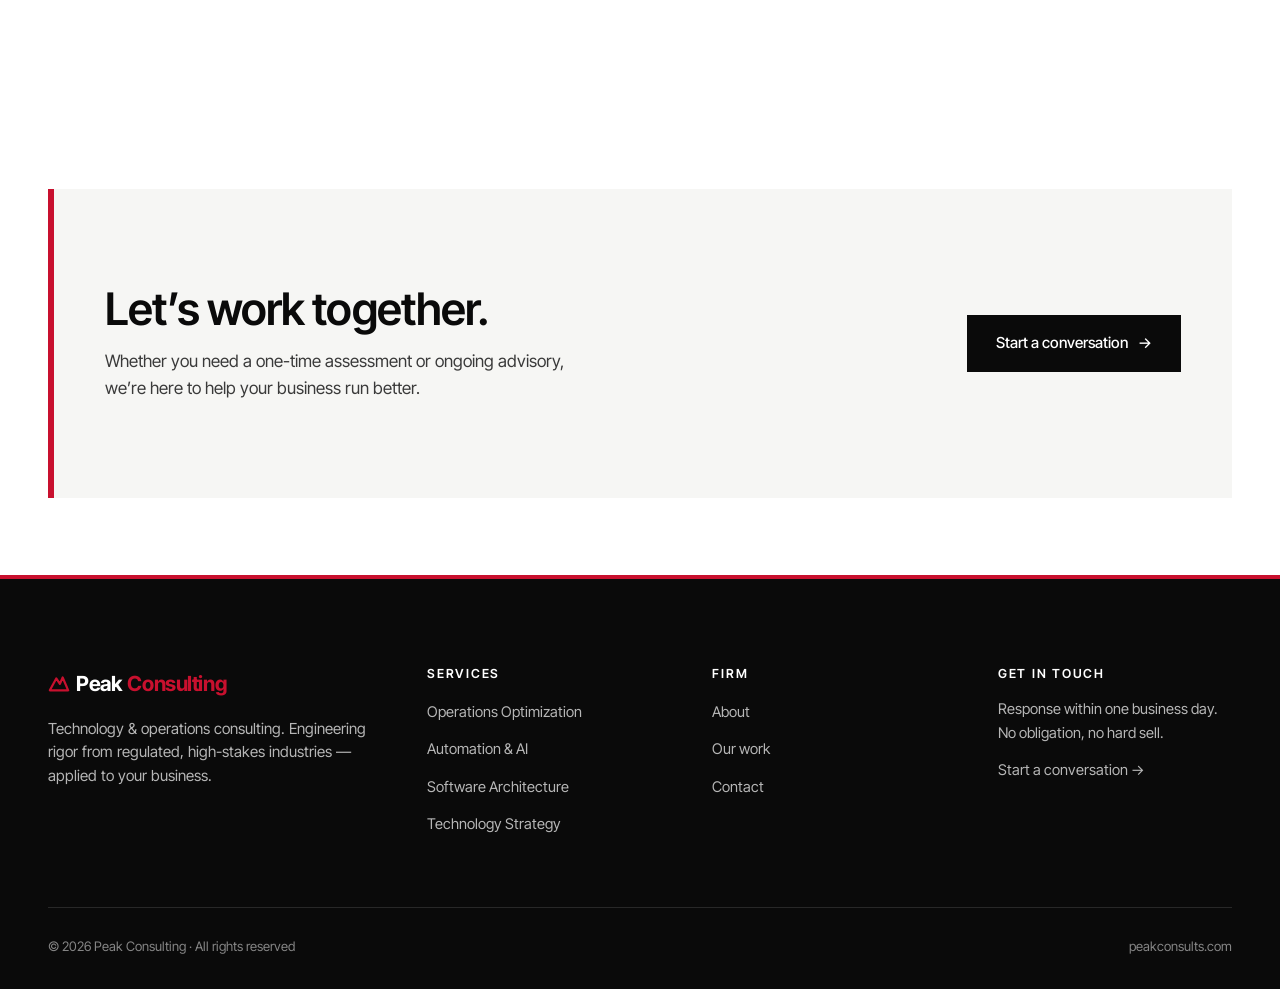
==== commit 1db4fa56: "Redesign site in corporate professional-services style Switches the site to a Bain-inspired aestheti" ====
--- a/about.html
+++ b/about.html
@@ -3,34 +3,35 @@
 <head>
   <meta charset="UTF-8">
   <meta name="viewport" content="width=device-width, initial-scale=1.0">
-  <title>About | Peak Consults</title>
+  <title>About | Peak Consulting</title>
   <meta name="description" content="Decades of engineering experience in regulated, mission-critical industries — now helping businesses optimize operations through technology and automation.">
-  <meta property="og:title" content="About | Peak Consults">
+  <meta property="og:title" content="About | Peak Consulting">
   <meta property="og:description" content="Engineering rigor from regulated industries, applied to your business.">
   <meta property="og:type" content="website">
   <meta property="og:url" content="https://www.peakconsults.com/about.html">
   <link rel="canonical" href="https://www.peakconsults.com/about.html">
   <link rel="icon" href="favicon.svg" type="image/svg+xml">
   <link rel="apple-touch-icon" href="favicon.svg">
-  <meta name="theme-color" content="#0b0f14">
+  <meta name="theme-color" content="#0a0a0a">
   <link rel="preconnect" href="https://fonts.googleapis.com">
   <link rel="preconnect" href="https://fonts.gstatic.com" crossorigin>
-  <link href="https://fonts.googleapis.com/css2?family=Inter:wght@400;500;600;700&family=JetBrains+Mono:wght@400;500&display=swap" rel="stylesheet">
+  <link href="https://fonts.googleapis.com/css2?family=Inter+Tight:wght@400;500;600;700&family=Inter:wght@400;500;600;700&display=swap" rel="stylesheet">
   <link rel="stylesheet" href="css/style.css">
 </head>
 <body>
 
   <a class="skip-link" href="#main">Skip to content</a>
 
-  <!-- Header -->
   <header class="site-header">
-    <nav class="nav-inner">
-      <a href="index.html" class="logo">Peak<span>Consults</span></a>
+    <nav class="nav-inner" aria-label="Primary">
+      <a href="index.html" class="logo">
+        <svg class="mark" viewBox="0 0 24 24" aria-hidden="true" xmlns="http://www.w3.org/2000/svg"><path d="M2 20 L9 7 L13 13 L16 6 L22 20 Z" fill="none" stroke="#c8102e" stroke-width="2.4" stroke-linejoin="round" stroke-linecap="round"/></svg>Peak<span>Consulting</span>
+      </a>
       <ul class="nav-links" id="primary-nav">
         <li><a href="index.html">Home</a></li>
         <li><a href="services.html">Services</a></li>
-        <li><a href="about.html">About</a></li>
-        <li><a href="contact.html">Contact</a></li>
+        <li><a href="about.html" class="active">About</a></li>
+        <li><a href="contact.html" class="nav-cta">Contact</a></li>
       </ul>
       <button class="menu-toggle" aria-label="Toggle navigation" aria-expanded="false" aria-controls="primary-nav">
         <span></span><span></span><span></span>
@@ -40,78 +41,104 @@
 
   <main id="main">
 
-  <!-- Page Header -->
-  <section class="page-header">
-    <div class="container">
-      <span class="section-label">About</span>
-      <h1>Engineering rigor, business results</h1>
-      <p>Built on decades of experience solving hard problems in high-stakes environments.</p>
-    </div>
-  </section>
+    <section class="page-hero">
+      <div class="container">
+        <p class="hero-eyebrow">About</p>
+        <h1>Engineering rigor. <em>Business</em> results.</h1>
+        <p class="lede">Built on decades of experience solving hard problems in regulated, high-stakes environments &mdash; now applied to your business operations.</p>
+      </div>
+    </section>
 
-  <!-- About Content -->
-  <section class="section">
-    <div class="container">
-      <div class="about-content fade-in">
-        <div class="about-text">
-          <p>Peak Consults was founded on a simple observation: most businesses are overpaying for technology, under-utilizing what they have, and missing significant opportunities to automate.</p>
+    <section class="section">
+      <div class="container">
+        <div class="about-grid">
+          <div class="about-text">
+            <p>Peak Consulting was founded on a simple observation: most businesses are overpaying for technology, under-utilizing what they have, and missing significant opportunities to automate.</p>
 
-          <p>We bring decades of engineering experience from regulated, mission-critical industries — environments where precision, reliability, and safety aren't optional. That same discipline, applied to operations and software, produces durable results.</p>
+            <p>We bring decades of engineering experience from regulated, mission-critical industries &mdash; environments where precision, reliability, and safety aren&rsquo;t optional. That same discipline, applied to operations and software, produces durable results.</p>
 
-          <p>The right technology decisions compound over time. A well-architected system saves money every single day. An automated process frees people for work that actually matters. Eliminating one unnecessary SaaS subscription can save tens of thousands per year.</p>
+            <p>The right technology decisions compound over time. A well-architected system saves money every single day. An automated process frees people for work that actually matters. Eliminating one unnecessary SaaS subscription can save tens of thousands per year.</p>
 
-          <p>Our approach is simple: understand your business deeply, identify the highest-impact opportunities, and implement solutions that deliver measurable results. No frameworks. No buzzwords. Just practical engineering applied to real business problems.</p>
+            <p>Our approach is simple: understand your business deeply, identify the highest-impact opportunities, and implement solutions that deliver measurable results. No frameworks. No buzzwords. Just practical engineering applied to real business problems.</p>
 
-          <h3 class="approach-heading">Our approach</h3>
-          <ul class="approach-list">
-            <li><span class="check" aria-hidden="true">&#10003;</span> Start with understanding, not selling — every engagement begins with listening</li>
-            <li><span class="check" aria-hidden="true">&#10003;</span> Measure everything — if we can't quantify the impact, we don't recommend it</li>
-            <li><span class="check" aria-hidden="true">&#10003;</span> Build for the long term — solutions that work today and scale tomorrow</li>
-            <li><span class="check" aria-hidden="true">&#10003;</span> Transfer knowledge — we make your team more capable, not more dependent</li>
-            <li><span class="check" aria-hidden="true">&#10003;</span> Stay pragmatic — the best solution is the simplest one that works</li>
-          </ul>
+            <h3>Our approach</h3>
+            <ul class="approach-list">
+              <li><span class="check" aria-hidden="true">&#10003;</span> Start with understanding, not selling &mdash; every engagement begins with listening</li>
+              <li><span class="check" aria-hidden="true">&#10003;</span> Measure everything &mdash; if we can&rsquo;t quantify the impact, we don&rsquo;t recommend it</li>
+              <li><span class="check" aria-hidden="true">&#10003;</span> Build for the long term &mdash; solutions that work today and scale tomorrow</li>
+              <li><span class="check" aria-hidden="true">&#10003;</span> Transfer knowledge &mdash; we make your team more capable, not more dependent</li>
+              <li><span class="check" aria-hidden="true">&#10003;</span> Stay pragmatic &mdash; the best solution is the simplest one that works</li>
+            </ul>
+          </div>
+
+          <aside class="about-sidebar">
+            <h3>Areas of expertise</h3>
+            <ul class="expertise-list">
+              <li>Software Engineering <span class="expertise-tag">Senior</span></li>
+              <li>Systems Architecture <span class="expertise-tag">Expert</span></li>
+              <li>Business Automation <span class="expertise-tag">Expert</span></li>
+              <li>AI &amp; Machine Learning <span class="expertise-tag">Active</span></li>
+              <li>Operations Optimization <span class="expertise-tag">Expert</span></li>
+              <li>Security &amp; Compliance <span class="expertise-tag">Regulated</span></li>
+              <li>Technology Strategy <span class="expertise-tag">Advisory</span></li>
+              <li>Vendor &amp; Contract Review <span class="expertise-tag">Expert</span></li>
+            </ul>
+          </aside>
         </div>
+      </div>
+    </section>
 
-        <aside class="about-sidebar">
-          <h3>Areas of expertise</h3>
-          <ul class="expertise-list">
-            <li>Software Engineering <span class="expertise-tag">Senior</span></li>
-            <li>Systems Architecture <span class="expertise-tag">Expert</span></li>
-            <li>Business Automation <span class="expertise-tag">Expert</span></li>
-            <li>AI &amp; Machine Learning <span class="expertise-tag">Active</span></li>
-            <li>Operations Optimization <span class="expertise-tag">Expert</span></li>
-            <li>Security &amp; Compliance <span class="expertise-tag">Regulated</span></li>
-            <li>Technology Strategy <span class="expertise-tag">Advisory</span></li>
-            <li>Vendor &amp; Contract Review <span class="expertise-tag">Expert</span></li>
-          </ul>
-        </aside>
+    <section class="section-tight">
+      <div class="container">
+        <div class="cta-panel">
+          <div>
+            <h2>Let&rsquo;s work together.</h2>
+            <p>Whether you need a one-time assessment or ongoing advisory, we&rsquo;re here to help your business run better.</p>
+          </div>
+          <div class="actions">
+            <a href="contact.html" class="btn btn-dark">Start a conversation <span class="arrow" aria-hidden="true">&rarr;</span></a>
+          </div>
+        </div>
       </div>
-    </div>
-  </section>
-
-  <!-- CTA -->
-  <section class="section section-alt">
-    <div class="container">
-      <div class="cta-section fade-in">
-        <h2>Let's work together</h2>
-        <p>Whether you need a one-time assessment or ongoing advisory, we're here to help your business run better.</p>
-        <a href="contact.html" class="btn btn-primary">Get in touch <span class="arrow">&rarr;</span></a>
-      </div>
-    </div>
-  </section>
+    </section>
 
   </main>
 
-  <!-- Footer -->
   <footer class="site-footer">
     <div class="container">
-      <div class="footer-inner">
-        <span class="footer-copy">&copy; 2026 Peak Consults. All rights reserved.</span>
-        <ul class="footer-links">
-          <li><a href="services.html">Services</a></li>
-          <li><a href="about.html">About</a></li>
-          <li><a href="contact.html">Contact</a></li>
-        </ul>
+      <div class="footer-top">
+        <div class="footer-brand">
+          <a href="index.html" class="logo">
+            <svg class="mark" viewBox="0 0 24 24" aria-hidden="true" xmlns="http://www.w3.org/2000/svg"><path d="M2 20 L9 7 L13 13 L16 6 L22 20 Z" fill="none" stroke="#c8102e" stroke-width="2.4" stroke-linejoin="round" stroke-linecap="round"/></svg>Peak<span>Consulting</span>
+          </a>
+          <p>Technology &amp; operations consulting. Engineering rigor from regulated, high-stakes industries &mdash; applied to your business.</p>
+        </div>
+        <div class="footer-col">
+          <h4>Services</h4>
+          <ul>
+            <li><a href="services.html#operations">Operations Optimization</a></li>
+            <li><a href="services.html#automation">Automation &amp; AI</a></li>
+            <li><a href="services.html#architecture">Software Architecture</a></li>
+            <li><a href="services.html#strategy">Technology Strategy</a></li>
+          </ul>
+        </div>
+        <div class="footer-col">
+          <h4>Firm</h4>
+          <ul>
+            <li><a href="about.html">About</a></li>
+            <li><a href="services.html">Our work</a></li>
+            <li><a href="contact.html">Contact</a></li>
+          </ul>
+        </div>
+        <div class="footer-col">
+          <h4>Get in touch</h4>
+          <p>Response within one business day. No obligation, no hard sell.</p>
+          <p style="margin-top:14px;"><a href="contact.html">Start a conversation &rarr;</a></p>
+        </div>
+      </div>
+      <div class="footer-bottom">
+        <span>&copy; 2026 Peak Consulting &middot; All rights reserved</span>
+        <span>peakconsults.com</span>
       </div>
     </div>
   </footer>
--- a/css/style.css
+++ b/css/style.css
@@ -1,26 +1,33 @@
-/* ===== Reset & Base ===== */
+/* ==========================================================
+   Peak Consulting — corporate professional services theme
+   Inspired by top-tier consulting (Bain, McKinsey, BCG)
+   ========================================================== */
+
 *, *::before, *::after { box-sizing: border-box; margin: 0; padding: 0; }
 
 :root {
-  --bg:        #0b0f14;
-  --bg-alt:    #111820;
-  --surface:   #1a2230;
-  --border:    #243040;
-  --text:      #c8d0da;
-  --text-dim:  #7a8a9e;
-  --heading:   #e8ecf1;
-  --accent:    #3b8beb;
-  --accent-h:  #5aa3f5;
-  --white:     #f0f4f8;
-  --font:      'Inter', -apple-system, BlinkMacSystemFont, 'Segoe UI', Roboto, sans-serif;
-  --mono:      'JetBrains Mono', 'Fira Code', monospace;
-  --max-w:     1100px;
-  --radius:    6px;
-  --transition: 0.25s ease;
+  --white:        #ffffff;
+  --off:          #f6f6f4;
+  --off-2:        #ececea;
+  --ink:          #0a0a0a;
+  --ink-2:        #1f1f1f;
+  --body:         #3a3a3a;
+  --muted:        #6c6c6c;
+  --rule:         #e3e3df;
+  --rule-2:       #cfcfca;
+  --dark:         #0a0a0a;
+  --dark-2:       #161616;
+  --accent:       #c8102e;
+  --accent-h:     #a40c24;
+
+  --sans: 'Inter Tight', 'Inter', -apple-system, BlinkMacSystemFont, 'Segoe UI', Roboto, 'Helvetica Neue', Arial, sans-serif;
+
+  --max-w: 1280px;
+  --pad-x: clamp(20px, 4vw, 48px);
+  --t: 200ms ease;
 }
 
 html { scroll-behavior: smooth; }
-
 @media (prefers-reduced-motion: reduce) {
   html { scroll-behavior: auto; }
   *, *::before, *::after {
@@ -31,56 +38,72 @@
 }
 
 body {
-  font-family: var(--font);
-  background: var(--bg);
-  color: var(--text);
-  line-height: 1.7;
-  font-size: 16px;
+  font-family: var(--sans);
+  background: var(--white);
+  color: var(--body);
+  font-size: 17px;
+  line-height: 1.6;
   -webkit-font-smoothing: antialiased;
   -moz-osx-font-smoothing: grayscale;
   text-rendering: optimizeLegibility;
 }
 
-a { color: var(--accent); text-decoration: none; transition: color var(--transition); }
-a:hover { color: var(--accent-h); }
-
 img, svg { max-width: 100%; display: block; }
+::selection { background: var(--accent); color: var(--white); }
+
+a {
+  color: var(--ink);
+  text-decoration: none;
+  transition: color var(--t);
+}
+a:hover { color: var(--accent); }
 
 h1, h2, h3, h4 {
-  color: var(--heading);
-  font-weight: 600;
-  line-height: 1.2;
-  letter-spacing: -0.01em;
-}
-
-/* Visible focus for keyboard users */
+  color: var(--ink);
+  font-weight: 600;
+  line-height: 1.08;
+  letter-spacing: -0.025em;
+  font-family: var(--sans);
+}
+
+h1 { font-size: clamp(2.4rem, 5.6vw, 4.4rem); font-weight: 600; }
+h2 { font-size: clamp(1.9rem, 3.6vw, 2.8rem); }
+h3 { font-size: clamp(1.15rem, 1.6vw, 1.35rem); }
+
+p { color: var(--body); }
+
+.container {
+  max-width: var(--max-w);
+  margin: 0 auto;
+  padding: 0 var(--pad-x);
+}
+
+.section { padding: clamp(72px, 9vw, 120px) 0; }
+.section-tight { padding: clamp(48px, 6vw, 80px) 0; }
+.section-off { background: var(--off); }
+.section-dark { background: var(--dark); color: var(--off); }
+.section-dark h1, .section-dark h2, .section-dark h3 { color: var(--white); }
+.section-dark p { color: rgba(255, 255, 255, 0.78); }
+
+/* ===== Skip / a11y ===== */
+.skip-link {
+  position: absolute;
+  left: 16px; top: -100px;
+  z-index: 200;
+  background: var(--ink);
+  color: var(--white);
+  padding: 10px 16px;
+  font-size: 0.9rem;
+  font-weight: 500;
+  transition: top var(--t);
+}
+.skip-link:focus, .skip-link:focus-visible { top: 16px; color: var(--white); }
+
 :focus-visible {
   outline: 2px solid var(--accent);
   outline-offset: 3px;
-  border-radius: 3px;
-}
-
-/* Skip link */
-.skip-link {
-  position: absolute;
-  left: 12px;
-  top: -100px;
-  z-index: 200;
-  background: var(--accent);
-  color: var(--white);
-  padding: 10px 16px;
-  border-radius: var(--radius);
-  font-weight: 600;
-  font-size: 0.9rem;
-  transition: top var(--transition);
-}
-.skip-link:focus,
-.skip-link:focus-visible {
-  top: 12px;
-  color: var(--white);
-}
-
-/* Visually-hidden helper */
+}
+
 .visually-hidden {
   position: absolute !important;
   width: 1px; height: 1px;
@@ -89,778 +112,775 @@
   white-space: nowrap; border: 0;
 }
 
-/* ===== Layout ===== */
-.container { max-width: var(--max-w); margin: 0 auto; padding: 0 24px; }
-
 /* ===== Header / Nav ===== */
 .site-header {
-  position: fixed;
+  position: sticky;
   top: 0;
-  left: 0;
-  right: 0;
   z-index: 100;
-  background: rgba(11, 15, 20, 0.85);
-  backdrop-filter: blur(12px);
-  -webkit-backdrop-filter: blur(12px);
-  border-bottom: 1px solid var(--border);
-  transition: background var(--transition);
-}
+  background: rgba(255, 255, 255, 0.96);
+  backdrop-filter: saturate(140%) blur(10px);
+  -webkit-backdrop-filter: saturate(140%) blur(10px);
+  border-bottom: 1px solid transparent;
+  transition: border-color var(--t);
+}
+.site-header.is-scrolled { border-bottom-color: var(--rule); }
 
 .nav-inner {
   max-width: var(--max-w);
   margin: 0 auto;
-  padding: 0 24px;
+  padding: 0 var(--pad-x);
   display: flex;
   align-items: center;
   justify-content: space-between;
-  height: 64px;
+  height: 76px;
 }
 
 .logo {
-  font-size: 1.2rem;
+  display: inline-flex;
+  align-items: center;
+  gap: 6px;
+  font-size: 1.15rem;
   font-weight: 700;
-  color: var(--white);
   letter-spacing: -0.02em;
+  color: var(--ink);
+}
+.logo:hover { color: var(--ink); }
+.logo .mark {
+  width: 22px; height: 22px;
+  display: inline-block;
+  flex-shrink: 0;
 }
 .logo span { color: var(--accent); }
 
-.nav-links { display: flex; gap: 32px; list-style: none; }
-
+.nav-links {
+  display: flex;
+  gap: 36px;
+  list-style: none;
+  align-items: center;
+}
 .nav-links a {
-  color: var(--text-dim);
-  font-size: 0.9rem;
-  font-weight: 500;
-  transition: color var(--transition);
+  font-size: 0.95rem;
+  font-weight: 500;
+  color: var(--ink-2);
   position: relative;
-}
-
+  padding: 4px 0;
+}
 .nav-links a::after {
   content: '';
   position: absolute;
-  bottom: -4px;
-  left: 0;
-  width: 0;
+  left: 0; right: 0; bottom: -4px;
   height: 2px;
   background: var(--accent);
-  transition: width var(--transition);
-}
-
-.nav-links a:hover,
-.nav-links a.active {
-  color: var(--white);
-}
-
+  transform: scaleX(0);
+  transform-origin: left;
+  transition: transform var(--t);
+}
+.nav-links a:hover { color: var(--ink); }
 .nav-links a:hover::after,
-.nav-links a.active::after {
-  width: 100%;
-}
-
-/* Mobile menu toggle */
+.nav-links a.active::after { transform: scaleX(1); }
+.nav-links a.active { color: var(--ink); }
+
+.nav-cta {
+  background: var(--ink);
+  color: var(--white) !important;
+  padding: 10px 18px;
+  font-weight: 500;
+  transition: background var(--t);
+}
+.nav-cta:hover { background: var(--accent); }
+.nav-cta::after { display: none; }
+
 .menu-toggle {
   display: none;
   background: none;
   border: none;
   cursor: pointer;
-  padding: 4px;
-}
-
+  padding: 6px;
+}
 .menu-toggle span {
   display: block;
   width: 24px;
   height: 2px;
-  background: var(--text);
+  background: var(--ink);
   margin: 5px 0;
-  transition: var(--transition);
-  border-radius: 2px;
+  transition: var(--t);
 }
 
 /* ===== Hero ===== */
 .hero {
-  min-height: 100vh;
-  display: flex;
-  align-items: center;
-  padding-top: 64px;
   position: relative;
+  min-height: clamp(540px, 78vh, 720px);
+  background: var(--dark);
+  color: var(--white);
   overflow: hidden;
-}
-
+  display: flex;
+  align-items: flex-end;
+  isolation: isolate;
+}
+
+.hero-media {
+  position: absolute;
+  inset: 0;
+  z-index: -2;
+}
+.hero-media img {
+  width: 100%; height: 100%;
+  object-fit: cover;
+  opacity: 0.55;
+  filter: grayscale(15%) contrast(1.05);
+}
 .hero::before {
   content: '';
   position: absolute;
-  top: -50%;
-  right: -20%;
-  width: 600px;
-  height: 600px;
-  background: radial-gradient(circle, rgba(59, 139, 235, 0.08) 0%, transparent 70%);
-  pointer-events: none;
-}
-
-.hero-content { max-width: 720px; }
-
-.hero-label {
+  inset: 0;
+  z-index: -1;
+  background:
+    linear-gradient(180deg, rgba(10,10,10,0.4) 0%, rgba(10,10,10,0.85) 100%),
+    linear-gradient(90deg, rgba(10,10,10,0.7) 0%, rgba(10,10,10,0.2) 60%, rgba(10,10,10,0.5) 100%);
+}
+
+.hero .container {
+  width: 100%;
+  padding-top: clamp(96px, 14vw, 160px);
+  padding-bottom: clamp(56px, 8vw, 96px);
+}
+
+.hero-eyebrow {
+  display: inline-flex;
+  align-items: center;
+  gap: 12px;
+  font-size: 0.78rem;
+  letter-spacing: 0.18em;
+  text-transform: uppercase;
+  color: var(--white);
+  font-weight: 500;
+  margin-bottom: 28px;
+}
+.hero-eyebrow::before {
+  content: '';
   display: inline-block;
-  font-family: var(--mono);
-  font-size: 0.8rem;
-  color: var(--accent);
-  letter-spacing: 0.08em;
-  text-transform: uppercase;
-  margin-bottom: 20px;
-  padding: 6px 14px;
-  border: 1px solid var(--border);
-  border-radius: 20px;
-  background: var(--surface);
+  width: 36px; height: 2px;
+  background: var(--accent);
 }
 
 .hero h1 {
-  font-size: clamp(2.4rem, 5vw, 3.6rem);
-  letter-spacing: -0.03em;
+  color: var(--white);
+  max-width: 22ch;
   margin-bottom: 24px;
-}
-
-.hero h1 .highlight {
-  background: linear-gradient(135deg, var(--accent), #60b0ff);
-  -webkit-background-clip: text;
-  -webkit-text-fill-color: transparent;
-  background-clip: text;
-}
-
-.hero p {
-  font-size: 1.15rem;
-  color: var(--text-dim);
-  max-width: 560px;
-  margin-bottom: 40px;
-  line-height: 1.8;
+  font-weight: 600;
+}
+
+.hero-sub {
+  color: rgba(255, 255, 255, 0.86);
+  max-width: 60ch;
+  font-size: clamp(1.05rem, 1.4vw, 1.2rem);
+  line-height: 1.55;
+  margin-bottom: 36px;
+}
+
+.hero-actions {
+  display: flex;
+  gap: 16px;
+  flex-wrap: wrap;
 }
 
 /* ===== Buttons ===== */
 .btn {
   display: inline-flex;
   align-items: center;
-  gap: 8px;
-  padding: 14px 28px;
+  gap: 10px;
+  padding: 15px 28px;
   font-size: 0.95rem;
-  font-weight: 600;
-  border-radius: var(--radius);
-  border: none;
+  font-weight: 500;
+  font-family: var(--sans);
   cursor: pointer;
-  transition: all var(--transition);
-  font-family: var(--font);
-}
+  border: 1px solid transparent;
+  border-radius: 0;
+  transition: background var(--t), color var(--t), border-color var(--t);
+  text-decoration: none;
+}
+.btn .arrow { transition: transform var(--t); }
+.btn:hover .arrow { transform: translateX(4px); }
 
 .btn-primary {
   background: var(--accent);
   color: var(--white);
-}
-.btn-primary:hover {
-  background: var(--accent-h);
-  color: var(--white);
-  transform: translateY(-1px);
-  box-shadow: 0 8px 24px rgba(59, 139, 235, 0.25);
-}
-
-.btn-outline {
+  border-color: var(--accent);
+}
+.btn-primary:hover { background: var(--accent-h); border-color: var(--accent-h); color: var(--white); }
+
+.btn-light {
+  background: var(--white);
+  color: var(--ink);
+  border-color: var(--white);
+}
+.btn-light:hover { background: var(--accent); color: var(--white); border-color: var(--accent); }
+
+.btn-ghost {
   background: transparent;
-  color: var(--text);
-  border: 1px solid var(--border);
-}
-.btn-outline:hover {
-  border-color: var(--accent);
-  color: var(--white);
-}
-
-.btn-group { display: flex; gap: 16px; flex-wrap: wrap; }
-
-.btn .arrow { transition: transform var(--transition); }
-.btn:hover .arrow { transform: translateX(3px); }
-
-/* ===== Sections ===== */
-.section {
-  padding: 100px 0;
-}
-
-.section-alt {
-  background: var(--bg-alt);
-}
-
-.section-header {
-  margin-bottom: 60px;
-}
-
-.section-header h2 {
-  font-size: clamp(1.8rem, 3.5vw, 2.4rem);
+  color: var(--white);
+  border-color: rgba(255,255,255,0.4);
+}
+.btn-ghost:hover { background: var(--white); color: var(--ink); border-color: var(--white); }
+
+.btn-dark {
+  background: var(--ink);
+  color: var(--white);
+  border-color: var(--ink);
+}
+.btn-dark:hover { background: var(--accent); border-color: var(--accent); color: var(--white); }
+
+/* ===== Statement bar ===== */
+.statement {
+  background: var(--ink);
+  color: var(--white);
+  padding: clamp(40px, 5vw, 64px) 0;
+  border-top: 4px solid var(--accent);
+}
+.statement .container {
+  display: grid;
+  grid-template-columns: 2fr 1fr;
+  gap: clamp(24px, 4vw, 56px);
+  align-items: center;
+}
+.statement h2 {
+  color: var(--white);
+  font-size: clamp(1.4rem, 2.4vw, 2rem);
+  font-weight: 500;
   letter-spacing: -0.02em;
+  line-height: 1.25;
+  max-width: 32ch;
+}
+.statement .actions {
+  justify-self: end;
+}
+
+/* ===== Section heads ===== */
+.section-head {
+  display: grid;
+  grid-template-columns: 1fr 1fr;
+  gap: clamp(24px, 4vw, 56px);
+  margin-bottom: clamp(48px, 6vw, 72px);
+  align-items: end;
+}
+.section-eyebrow {
+  font-size: 0.78rem;
+  letter-spacing: 0.18em;
+  text-transform: uppercase;
+  color: var(--accent);
+  font-weight: 600;
   margin-bottom: 16px;
-}
-
-.section-header p {
-  color: var(--text-dim);
-  font-size: 1.05rem;
-  max-width: 560px;
-}
-
-.section-label {
+  display: flex;
+  align-items: center;
+  gap: 12px;
+}
+.section-eyebrow::before {
+  content: '';
   display: inline-block;
-  font-family: var(--mono);
-  font-size: 0.75rem;
+  width: 28px; height: 2px;
+  background: var(--accent);
+}
+.section-head h2 { max-width: 22ch; }
+.section-head .lede {
+  color: var(--body);
+  font-size: clamp(1rem, 1.2vw, 1.1rem);
+  max-width: 50ch;
+  justify-self: start;
+}
+.section-dark .section-eyebrow { color: var(--accent); }
+.section-dark .section-eyebrow::before { background: var(--accent); }
+.section-dark .section-head .lede { color: rgba(255,255,255,0.78); }
+
+/* ===== Service cards ===== */
+.service-grid {
+  display: grid;
+  grid-template-columns: repeat(2, 1fr);
+  gap: clamp(20px, 2.4vw, 32px);
+}
+.service-card {
+  display: flex;
+  flex-direction: column;
+  background: var(--white);
+  border: 1px solid var(--rule);
+  text-decoration: none;
+  color: inherit;
+  transition: transform var(--t), box-shadow var(--t), border-color var(--t);
+  position: relative;
+  overflow: hidden;
+}
+.service-card:hover {
+  transform: translateY(-3px);
+  border-color: var(--ink);
+  box-shadow: 0 24px 48px -24px rgba(0,0,0,0.18);
+}
+.service-card .card-accent {
+  height: 6px;
+  background: var(--ink);
+  transition: background var(--t);
+}
+.service-card:hover .card-accent { background: var(--accent); }
+
+.service-card .card-body {
+  padding: clamp(28px, 3vw, 36px);
+  display: flex;
+  flex-direction: column;
+  gap: 14px;
+  flex: 1;
+}
+.service-card .card-num {
+  font-size: 0.78rem;
+  letter-spacing: 0.18em;
+  text-transform: uppercase;
+  color: var(--muted);
+  font-weight: 500;
+}
+.service-card h3 {
+  font-size: clamp(1.25rem, 1.8vw, 1.5rem);
+  font-weight: 600;
+  line-height: 1.2;
+  letter-spacing: -0.02em;
+  color: var(--ink);
+}
+.service-card p {
+  color: var(--body);
+  font-size: 0.97rem;
+  line-height: 1.6;
+}
+.service-card .card-link {
+  margin-top: auto;
+  padding-top: 8px;
+  font-size: 0.9rem;
+  font-weight: 500;
+  color: var(--ink);
+  display: inline-flex;
+  align-items: center;
+  gap: 8px;
+}
+.service-card:hover .card-link { color: var(--accent); }
+.service-card:hover .card-link .arrow { transform: translateX(4px); }
+.card-link .arrow { transition: transform var(--t); }
+
+/* ===== Process steps ===== */
+.process {
+  display: grid;
+  grid-template-columns: repeat(4, 1fr);
+  gap: clamp(20px, 2.4vw, 32px);
+  list-style: none;
+}
+.process-step {
+  border-top: 2px solid var(--white);
+  padding-top: 22px;
+  position: relative;
+}
+.section-dark .process-step { border-top-color: rgba(255,255,255,0.2); }
+.process-step .num {
+  font-size: 0.78rem;
+  letter-spacing: 0.18em;
+  text-transform: uppercase;
   color: var(--accent);
-  letter-spacing: 0.1em;
-  text-transform: uppercase;
+  font-weight: 600;
+  display: block;
+  margin-bottom: 14px;
+}
+.process-step h3 {
+  font-size: 1.2rem;
+  font-weight: 600;
   margin-bottom: 12px;
-}
-
-/* ===== Service Cards ===== */
-.services-grid {
-  display: grid;
-  grid-template-columns: repeat(auto-fit, minmax(280px, 1fr));
-  gap: 24px;
-}
-
-.service-card {
-  background: var(--surface);
-  border: 1px solid var(--border);
-  border-radius: var(--radius);
-  padding: 36px 28px;
-  transition: all var(--transition);
-}
-
-.service-card:hover {
-  border-color: var(--accent);
-  transform: translateY(-2px);
-  box-shadow: 0 12px 40px rgba(0, 0, 0, 0.3);
-}
-
-.service-icon {
-  width: 44px;
-  height: 44px;
-  background: rgba(59, 139, 235, 0.12);
-  border: 1px solid rgba(59, 139, 235, 0.18);
-  border-radius: var(--radius);
-  display: inline-flex;
-  align-items: center;
-  justify-content: center;
-  margin-bottom: 20px;
+  color: var(--white);
+  letter-spacing: -0.015em;
+}
+.process-step p {
+  color: rgba(255,255,255,0.78);
+  font-size: 0.95rem;
+  line-height: 1.55;
+}
+
+/* ===== CTA panel ===== */
+.cta-panel {
+  background: var(--off);
+  padding: clamp(56px, 8vw, 96px) clamp(24px, 4vw, 64px);
+  display: grid;
+  grid-template-columns: 1.4fr 1fr;
+  gap: clamp(24px, 4vw, 64px);
+  align-items: center;
+  border-left: 6px solid var(--accent);
+}
+.cta-panel h2 {
+  font-weight: 600;
+  max-width: 22ch;
+  letter-spacing: -0.02em;
+}
+.cta-panel p {
+  color: var(--body);
+  margin-top: 14px;
+  max-width: 50ch;
+}
+.cta-panel .actions {
+  justify-self: end;
+}
+
+/* ===== Page hero (interior) ===== */
+.page-hero {
+  background: var(--dark);
+  color: var(--white);
+  padding: clamp(120px, 14vw, 180px) 0 clamp(56px, 8vw, 96px);
+  border-bottom: 4px solid var(--accent);
+}
+.page-hero .hero-eyebrow { color: var(--white); }
+.page-hero h1 {
+  color: var(--white);
+  font-weight: 600;
+  max-width: 22ch;
+}
+.page-hero h1 em { font-style: normal; color: var(--accent); }
+.page-hero .lede {
+  color: rgba(255,255,255,0.84);
+  max-width: 60ch;
+  font-size: clamp(1.05rem, 1.3vw, 1.18rem);
+  margin-top: 22px;
+  line-height: 1.55;
+}
+
+/* ===== Service detail (services page) ===== */
+.service-detail {
+  display: grid;
+  grid-template-columns: 1fr 1.3fr;
+  gap: clamp(28px, 4vw, 64px);
+  padding: clamp(48px, 6vw, 80px) 0;
+  border-bottom: 1px solid var(--rule);
+  align-items: start;
+}
+.service-detail:first-of-type { border-top: 1px solid var(--rule); }
+
+.service-detail .detail-num {
+  font-size: 0.78rem;
+  letter-spacing: 0.18em;
+  text-transform: uppercase;
   color: var(--accent);
-  transition: background var(--transition), border-color var(--transition);
-}
-
-.service-icon svg {
-  width: 22px;
-  height: 22px;
-}
-
-.service-card:hover .service-icon {
-  background: rgba(59, 139, 235, 0.2);
-  border-color: rgba(59, 139, 235, 0.32);
-}
-
-.service-card h3 {
-  font-size: 1.15rem;
+  font-weight: 600;
   margin-bottom: 12px;
-}
-
-.service-card p {
-  color: var(--text-dim);
-  font-size: 0.95rem;
-  line-height: 1.7;
-}
-
-/* ===== Stats Row ===== */
-.stats-row {
-  display: grid;
-  grid-template-columns: repeat(auto-fit, minmax(200px, 1fr));
-  gap: 24px;
-  margin-top: 60px;
-}
-
-.stat {
-  text-align: center;
-  padding: 32px 20px;
-  border: 1px solid var(--border);
-  border-radius: var(--radius);
-  background: var(--surface);
-}
-
-.stat-number {
-  font-size: 2.2rem;
-  font-weight: 700;
-  color: var(--accent);
-  display: block;
-  margin-bottom: 4px;
-}
-
-.stat-label {
-  font-size: 0.85rem;
-  color: var(--text-dim);
-  text-transform: uppercase;
-  letter-spacing: 0.05em;
-}
-
-/* ===== About ===== */
-.about-content {
-  display: grid;
-  grid-template-columns: 1fr 1fr;
-  gap: 60px;
+  display: flex;
+  align-items: center;
+  gap: 10px;
+}
+.service-detail .detail-num::before {
+  content: '';
+  display: inline-block;
+  width: 24px; height: 2px;
+  background: var(--accent);
+}
+
+.service-detail h3 {
+  font-size: clamp(1.5rem, 2.2vw, 1.9rem);
+  font-weight: 600;
+  letter-spacing: -0.02em;
+  margin-bottom: 18px;
+  line-height: 1.15;
+}
+.service-detail p {
+  color: var(--body);
+  margin-bottom: 14px;
+  font-size: 1rem;
+  max-width: 56ch;
+}
+.service-detail ul {
+  list-style: none;
+  margin-top: 8px;
+  border-top: 1px solid var(--rule);
+}
+.service-detail ul li {
+  font-size: 0.97rem;
+  color: var(--ink-2);
+  padding: 14px 0;
+  border-bottom: 1px solid var(--rule);
+  display: flex;
+  align-items: flex-start;
+  gap: 12px;
+}
+.service-detail ul li::before {
+  content: '';
+  display: inline-block;
+  width: 6px; height: 6px;
+  background: var(--accent);
+  margin-top: 9px;
+  flex-shrink: 0;
+}
+
+/* ===== About page ===== */
+.about-grid {
+  display: grid;
+  grid-template-columns: 1.5fr 1fr;
+  gap: clamp(40px, 6vw, 88px);
   align-items: start;
 }
-
-.about-text p {
-  margin-bottom: 20px;
-  color: var(--text);
-}
-
-.about-text p:first-child {
-  font-size: 1.1rem;
-}
-
+.about-text > p {
+  color: var(--body);
+  margin-bottom: 18px;
+  font-size: 1.02rem;
+  max-width: 60ch;
+}
+.about-text > p:first-child {
+  font-size: clamp(1.2rem, 1.8vw, 1.45rem);
+  line-height: 1.4;
+  color: var(--ink);
+  font-weight: 500;
+  margin-bottom: 28px;
+}
+.about-text h3 {
+  font-size: 1.4rem;
+  font-weight: 600;
+  margin-top: 40px;
+  margin-bottom: 18px;
+  color: var(--ink);
+}
 .approach-list {
   list-style: none;
-  margin-top: 32px;
-}
-
+  border-top: 1px solid var(--rule);
+}
 .approach-list li {
-  padding: 14px 0;
-  border-bottom: 1px solid var(--border);
-  display: flex;
-  align-items: flex-start;
+  display: grid;
+  grid-template-columns: auto 1fr;
+  gap: 14px;
+  padding: 16px 0;
+  border-bottom: 1px solid var(--rule);
+  font-size: 0.98rem;
+  color: var(--ink-2);
+  line-height: 1.55;
+}
+.approach-list .check {
+  color: var(--accent);
+  font-weight: 700;
+  font-size: 0.95rem;
+}
+
+.about-sidebar {
+  background: var(--off);
+  padding: clamp(28px, 3vw, 36px);
+  border-top: 4px solid var(--accent);
+}
+.about-sidebar h3 {
+  font-size: 0.78rem;
+  letter-spacing: 0.18em;
+  text-transform: uppercase;
+  color: var(--ink-2);
+  font-weight: 600;
+  margin-bottom: 20px;
+}
+.expertise-list { list-style: none; }
+.expertise-list li {
+  font-size: 0.95rem;
+  color: var(--ink-2);
+  padding: 12px 0;
+  border-bottom: 1px solid var(--rule);
+  display: flex;
+  justify-content: space-between;
+  align-items: baseline;
   gap: 12px;
-  font-size: 0.95rem;
-}
-
-.approach-list li:last-child { border-bottom: none; }
-
-.check {
+}
+.expertise-list li:last-child { border-bottom: none; }
+.expertise-tag {
+  font-size: 0.72rem;
+  letter-spacing: 0.1em;
+  text-transform: uppercase;
   color: var(--accent);
-  font-weight: bold;
-  flex-shrink: 0;
-  margin-top: 2px;
-}
-
-.about-sidebar {
-  background: var(--surface);
-  border: 1px solid var(--border);
-  border-radius: var(--radius);
-  padding: 36px;
-}
-
-.about-sidebar h3 {
-  font-size: 1.1rem;
-  margin-bottom: 20px;
-}
-
-.expertise-list {
-  list-style: none;
-}
-
-.expertise-list li {
-  padding: 10px 0;
-  font-size: 0.9rem;
-  color: var(--text-dim);
-  border-bottom: 1px solid var(--border);
-  display: flex;
-  justify-content: space-between;
-  align-items: center;
-}
-
-.expertise-list li:last-child { border-bottom: none; }
-
-.expertise-tag {
-  font-family: var(--mono);
-  font-size: 0.75rem;
+  font-weight: 600;
+}
+
+/* ===== Contact ===== */
+.contact-grid {
+  display: grid;
+  grid-template-columns: 1fr 1.2fr;
+  gap: clamp(40px, 6vw, 88px);
+  align-items: start;
+}
+.contact-info > p {
+  color: var(--body);
+  margin-bottom: 28px;
+  font-size: 1.05rem;
+  max-width: 50ch;
+}
+.contact-info h3 {
+  font-size: 0.78rem;
+  letter-spacing: 0.18em;
+  text-transform: uppercase;
   color: var(--accent);
-  background: rgba(59, 139, 235, 0.1);
-  padding: 2px 8px;
-  border-radius: 3px;
-}
-
-/* ===== Contact ===== */
-.contact-layout {
-  display: grid;
-  grid-template-columns: 1fr 1fr;
-  gap: 60px;
-  align-items: start;
-}
-
-.contact-info h2 {
-  font-size: 2rem;
+  font-weight: 600;
   margin-bottom: 16px;
 }
-
-.contact-info > p {
-  color: var(--text-dim);
-  margin-bottom: 32px;
-  font-size: 1.05rem;
-}
-
-.contact-methods {
-  list-style: none;
-  margin-bottom: 32px;
-}
-
-.contact-methods li {
-  padding: 16px 0;
-  border-bottom: 1px solid var(--border);
-  display: flex;
-  align-items: center;
-  gap: 12px;
-}
-
-.contact-methods li:last-child { border-bottom: none; }
-
-.contact-methods .label {
-  font-size: 0.8rem;
-  text-transform: uppercase;
-  letter-spacing: 0.06em;
-  color: var(--text-dim);
-  min-width: 60px;
-}
+.contact-info .approach-list { margin-top: 0; margin-bottom: 32px; }
 
 .contact-form {
-  background: var(--surface);
-  border: 1px solid var(--border);
-  border-radius: var(--radius);
-  padding: 36px;
-}
-
-.form-group {
-  margin-bottom: 20px;
-}
-
+  background: var(--white);
+  border: 1px solid var(--rule);
+  border-top: 4px solid var(--accent);
+  padding: clamp(28px, 4vw, 44px);
+}
+.form-group { margin-bottom: 22px; }
 .form-group label {
   display: block;
-  font-size: 0.85rem;
-  font-weight: 500;
-  color: var(--text-dim);
+  font-size: 0.78rem;
+  text-transform: uppercase;
+  letter-spacing: 0.12em;
+  color: var(--ink-2);
+  font-weight: 600;
   margin-bottom: 8px;
-  text-transform: uppercase;
-  letter-spacing: 0.04em;
-}
-
+}
 .form-group input,
 .form-group textarea,
 .form-group select {
   width: 100%;
-  padding: 12px 16px;
-  background: var(--bg);
-  border: 1px solid var(--border);
-  border-radius: var(--radius);
-  color: var(--text);
-  font-family: var(--font);
-  font-size: 0.95rem;
-  transition: border-color var(--transition), box-shadow var(--transition);
-}
-
+  padding: 14px 16px;
+  background: var(--white);
+  border: 1px solid var(--rule-2);
+  color: var(--ink);
+  font-family: var(--sans);
+  font-size: 0.97rem;
+  border-radius: 0;
+  transition: border-color var(--t), box-shadow var(--t);
+}
 .form-group input::placeholder,
-.form-group textarea::placeholder { color: var(--text-dim); opacity: 0.7; }
-
+.form-group textarea::placeholder { color: var(--muted); }
 .form-group input:hover,
 .form-group textarea:hover,
-.form-group select:hover {
-  border-color: #2f3e54;
-}
-
+.form-group select:hover { border-color: var(--ink-2); }
 .form-group input:focus,
 .form-group textarea:focus,
 .form-group select:focus {
   outline: none;
-  border-color: var(--accent);
-  box-shadow: 0 0 0 3px rgba(59, 139, 235, 0.15);
-}
-
-.form-group textarea { resize: vertical; min-height: 120px; }
-
-.form-submit {
-  width: 100%;
-  padding: 14px;
-  background: var(--accent);
-  color: var(--white);
-  border: none;
-  border-radius: var(--radius);
-  font-size: 0.95rem;
-  font-weight: 600;
-  cursor: pointer;
-  font-family: var(--font);
-  transition: all var(--transition);
-}
-
-.form-submit:hover {
-  background: var(--accent-h);
-  box-shadow: 0 8px 24px rgba(59, 139, 235, 0.25);
-}
-
-/* ===== Footer ===== */
-.site-footer {
-  padding: 40px 0;
-  border-top: 1px solid var(--border);
-  background: var(--bg);
-}
-
-.footer-inner {
-  display: flex;
-  justify-content: space-between;
-  align-items: center;
-  flex-wrap: wrap;
-  gap: 16px;
-}
-
-.footer-copy {
-  font-size: 0.85rem;
-  color: var(--text-dim);
-}
-
-.footer-links {
-  display: flex;
-  gap: 24px;
-  list-style: none;
-}
-
-.footer-links a {
-  font-size: 0.85rem;
-  color: var(--text-dim);
-}
-
-.footer-links a:hover { color: var(--white); }
-
-/* ===== Page Headers (inner pages) ===== */
-.page-header {
-  padding: 140px 0 60px;
-  background: var(--bg-alt);
-  border-bottom: 1px solid var(--border);
-}
-
-.page-header h1 {
-  font-size: clamp(2rem, 4vw, 2.8rem);
-  letter-spacing: -0.02em;
-  margin-bottom: 12px;
-}
-
-.page-header p {
-  color: var(--text-dim);
-  font-size: 1.1rem;
-  max-width: 560px;
-}
-
-/* ===== Services detail (services page) ===== */
-.service-detail {
-  display: grid;
-  grid-template-columns: 1fr 1fr;
-  gap: 48px;
-  padding: 48px 0;
-  border-bottom: 1px solid var(--border);
-  align-items: start;
-}
-
-.service-detail:last-child { border-bottom: none; }
-
-.service-detail-num {
-  font-family: var(--mono);
-  font-size: 0.8rem;
-  color: var(--accent);
-  margin-bottom: 8px;
-}
-
-.service-detail h3 {
-  font-size: 1.4rem;
-  margin-bottom: 16px;
-}
-
-.service-detail p {
-  color: var(--text-dim);
-  margin-bottom: 16px;
-}
-
-.service-detail ul {
-  list-style: none;
-  margin-top: 8px;
-}
-
-.service-detail ul li {
-  padding: 6px 0;
-  color: var(--text);
-  font-size: 0.95rem;
-  display: flex;
-  align-items: center;
-  gap: 8px;
-}
-
-.service-detail ul li::before {
-  content: '\2013';
-  color: var(--accent);
-}
-
-/* ===== CTA Section ===== */
-.cta-section {
-  text-align: center;
-  padding: 80px 0;
-}
-
-.cta-section h2 {
-  font-size: 2rem;
-  margin-bottom: 16px;
-}
-
-.cta-section p {
-  color: var(--text-dim);
-  margin-bottom: 32px;
-  font-size: 1.05rem;
-}
-
-/* ===== Process Row ===== */
-.process-row {
-  list-style: none;
-  display: grid;
-  grid-template-columns: repeat(auto-fit, minmax(220px, 1fr));
-  gap: 24px;
-  counter-reset: step;
-}
-
-.process-step {
-  position: relative;
-  padding: 28px 24px;
-  background: var(--surface);
-  border: 1px solid var(--border);
-  border-radius: var(--radius);
-  transition: border-color var(--transition), transform var(--transition);
-}
-
-.process-step:hover {
-  border-color: var(--accent);
-  transform: translateY(-2px);
-}
-
-.process-num {
-  display: inline-block;
-  font-family: var(--mono);
-  font-size: 0.75rem;
-  letter-spacing: 0.1em;
-  color: var(--accent);
-  background: rgba(59, 139, 235, 0.1);
-  border: 1px solid rgba(59, 139, 235, 0.2);
-  padding: 3px 9px;
-  border-radius: 999px;
-  margin-bottom: 16px;
-}
-
-.process-step h3 {
-  font-size: 1.05rem;
-  margin-bottom: 8px;
-}
-
-.process-step p {
-  font-size: 0.9rem;
-  color: var(--text-dim);
-  line-height: 1.6;
-}
-
-/* ===== About / Contact helpers ===== */
-.approach-heading {
-  margin-top: 32px;
-  margin-bottom: 16px;
-}
-
-.approach-list-tight {
-  margin-top: 0;
-}
-
-.contact-subheading {
-  margin-bottom: 12px;
-  font-size: 1rem;
-}
-
-/* ===== Form helpers ===== */
+  border-color: var(--ink);
+  box-shadow: 0 0 0 3px rgba(200,16,46,0.12);
+}
+.form-group textarea { resize: vertical; min-height: 140px; }
+
 .form-honeypot {
   position: absolute !important;
   left: -10000px;
-  width: 1px;
-  height: 1px;
+  width: 1px; height: 1px;
   overflow: hidden;
 }
+
+.form-submit {
+  width: 100%;
+  padding: 16px 28px;
+  background: var(--ink);
+  color: var(--white);
+  border: 1px solid var(--ink);
+  font-family: var(--sans);
+  font-size: 0.95rem;
+  font-weight: 500;
+  cursor: pointer;
+  transition: background var(--t), border-color var(--t);
+}
+.form-submit:hover { background: var(--accent); border-color: var(--accent); }
 
 .form-privacy {
   margin-top: 14px;
-  font-size: 0.8rem;
-  color: var(--text-dim);
+  font-size: 0.82rem;
+  color: var(--muted);
   text-align: center;
 }
-
-.form-submit:focus-visible {
-  outline-offset: 4px;
-}
-
-/* ===== Animations ===== */
-.fade-in {
-  opacity: 0;
-  transform: translateY(20px);
-  transition: opacity 0.6s ease, transform 0.6s ease;
-}
-
-.fade-in.visible {
-  opacity: 1;
-  transform: translateY(0);
-}
-
-@media (prefers-reduced-motion: reduce) {
-  .fade-in {
-    opacity: 1;
-    transform: none;
-    transition: none;
-  }
-}
-
-/* ===== Mobile ===== */
-@media (max-width: 768px) {
+.form-success {
+  font-size: 1.15rem;
+  line-height: 1.5;
+  color: var(--ink);
+  text-align: center;
+  padding: 40px 8px;
+  font-weight: 500;
+}
+
+/* ===== Footer ===== */
+.site-footer {
+  background: var(--dark);
+  color: rgba(255,255,255,0.7);
+  padding: clamp(56px, 7vw, 88px) 0 32px;
+  border-top: 4px solid var(--accent);
+}
+.footer-top {
+  display: grid;
+  grid-template-columns: 1.4fr 1fr 1fr 1fr;
+  gap: clamp(28px, 4vw, 56px);
+  padding-bottom: clamp(40px, 5vw, 60px);
+  border-bottom: 1px solid rgba(255,255,255,0.12);
+}
+.footer-brand .logo { color: var(--white); font-size: 1.3rem; }
+.footer-brand .logo:hover { color: var(--white); }
+.footer-brand p {
+  margin-top: 14px;
+  color: rgba(255,255,255,0.7);
+  font-size: 0.95rem;
+  max-width: 38ch;
+  line-height: 1.55;
+}
+.footer-col h4 {
+  font-size: 0.78rem;
+  text-transform: uppercase;
+  letter-spacing: 0.14em;
+  color: var(--white);
+  font-weight: 600;
+  margin-bottom: 18px;
+}
+.footer-col ul { list-style: none; }
+.footer-col ul li { margin-bottom: 10px; }
+.footer-col a {
+  color: rgba(255,255,255,0.7);
+  font-size: 0.92rem;
+}
+.footer-col a:hover { color: var(--accent); }
+.footer-col p {
+  color: rgba(255,255,255,0.7);
+  font-size: 0.92rem;
+  line-height: 1.6;
+}
+.footer-bottom {
+  padding-top: 28px;
+  display: flex;
+  justify-content: space-between;
+  flex-wrap: wrap;
+  gap: 16px;
+  font-size: 0.82rem;
+  color: rgba(255,255,255,0.5);
+}
+.footer-bottom a { color: rgba(255,255,255,0.7); }
+.footer-bottom a:hover { color: var(--accent); }
+
+/* ===== Responsive ===== */
+@media (max-width: 920px) {
   .menu-toggle { display: block; }
-
   .nav-links {
     position: fixed;
-    top: 64px;
-    left: 0;
-    right: 0;
-    background: var(--bg);
-    border-bottom: 1px solid var(--border);
+    inset: 76px 0 auto 0;
+    background: var(--white);
     flex-direction: column;
+    align-items: stretch;
     gap: 0;
-    padding: 16px 24px;
-    transform: translateY(-100%);
+    padding: 16px var(--pad-x) 24px;
+    border-bottom: 1px solid var(--rule);
+    transform: translateY(-110%);
     opacity: 0;
     pointer-events: none;
-    transition: all var(--transition);
+    transition: transform var(--t), opacity var(--t);
   }
-
-  .nav-links.open {
-    transform: translateY(0);
-    opacity: 1;
-    pointer-events: all;
-  }
-
-  .nav-links a {
-    display: block;
-    padding: 12px 0;
-    border-bottom: 1px solid var(--border);
-  }
-
+  .nav-links.open { transform: translateY(0); opacity: 1; pointer-events: all; }
+  .nav-links a { display: block; padding: 14px 0; border-bottom: 1px solid var(--rule); }
   .nav-links a::after { display: none; }
-
-  .hero { min-height: auto; padding: 120px 0 80px; }
-
-  .about-content,
-  .contact-layout,
-  .service-detail {
-    grid-template-columns: 1fr;
-    gap: 32px;
-  }
-
-  .stats-row { grid-template-columns: 1fr 1fr; }
-
-  .btn-group { flex-direction: column; }
-  .btn-group .btn { text-align: center; justify-content: center; }
-
-  .section { padding: 60px 0; }
-  .page-header { padding: 100px 0 40px; }
-
-  .footer-inner { flex-direction: column; text-align: center; }
-}
-
-@media (max-width: 480px) {
-  .stats-row { grid-template-columns: 1fr; }
-  .services-grid { grid-template-columns: 1fr; }
-}
+  .nav-cta { text-align: center; }
+
+  .statement .container,
+  .section-head,
+  .cta-panel,
+  .service-grid,
+  .about-grid,
+  .contact-grid,
+  .service-detail,
+  .footer-top { grid-template-columns: 1fr; gap: 24px; }
+
+  .statement .actions,
+  .cta-panel .actions { justify-self: start; }
+
+  .process { grid-template-columns: 1fr 1fr; }
+}
+
+@media (max-width: 540px) {
+  .process { grid-template-columns: 1fr; }
+  .footer-bottom { flex-direction: column; gap: 8px; }
+}
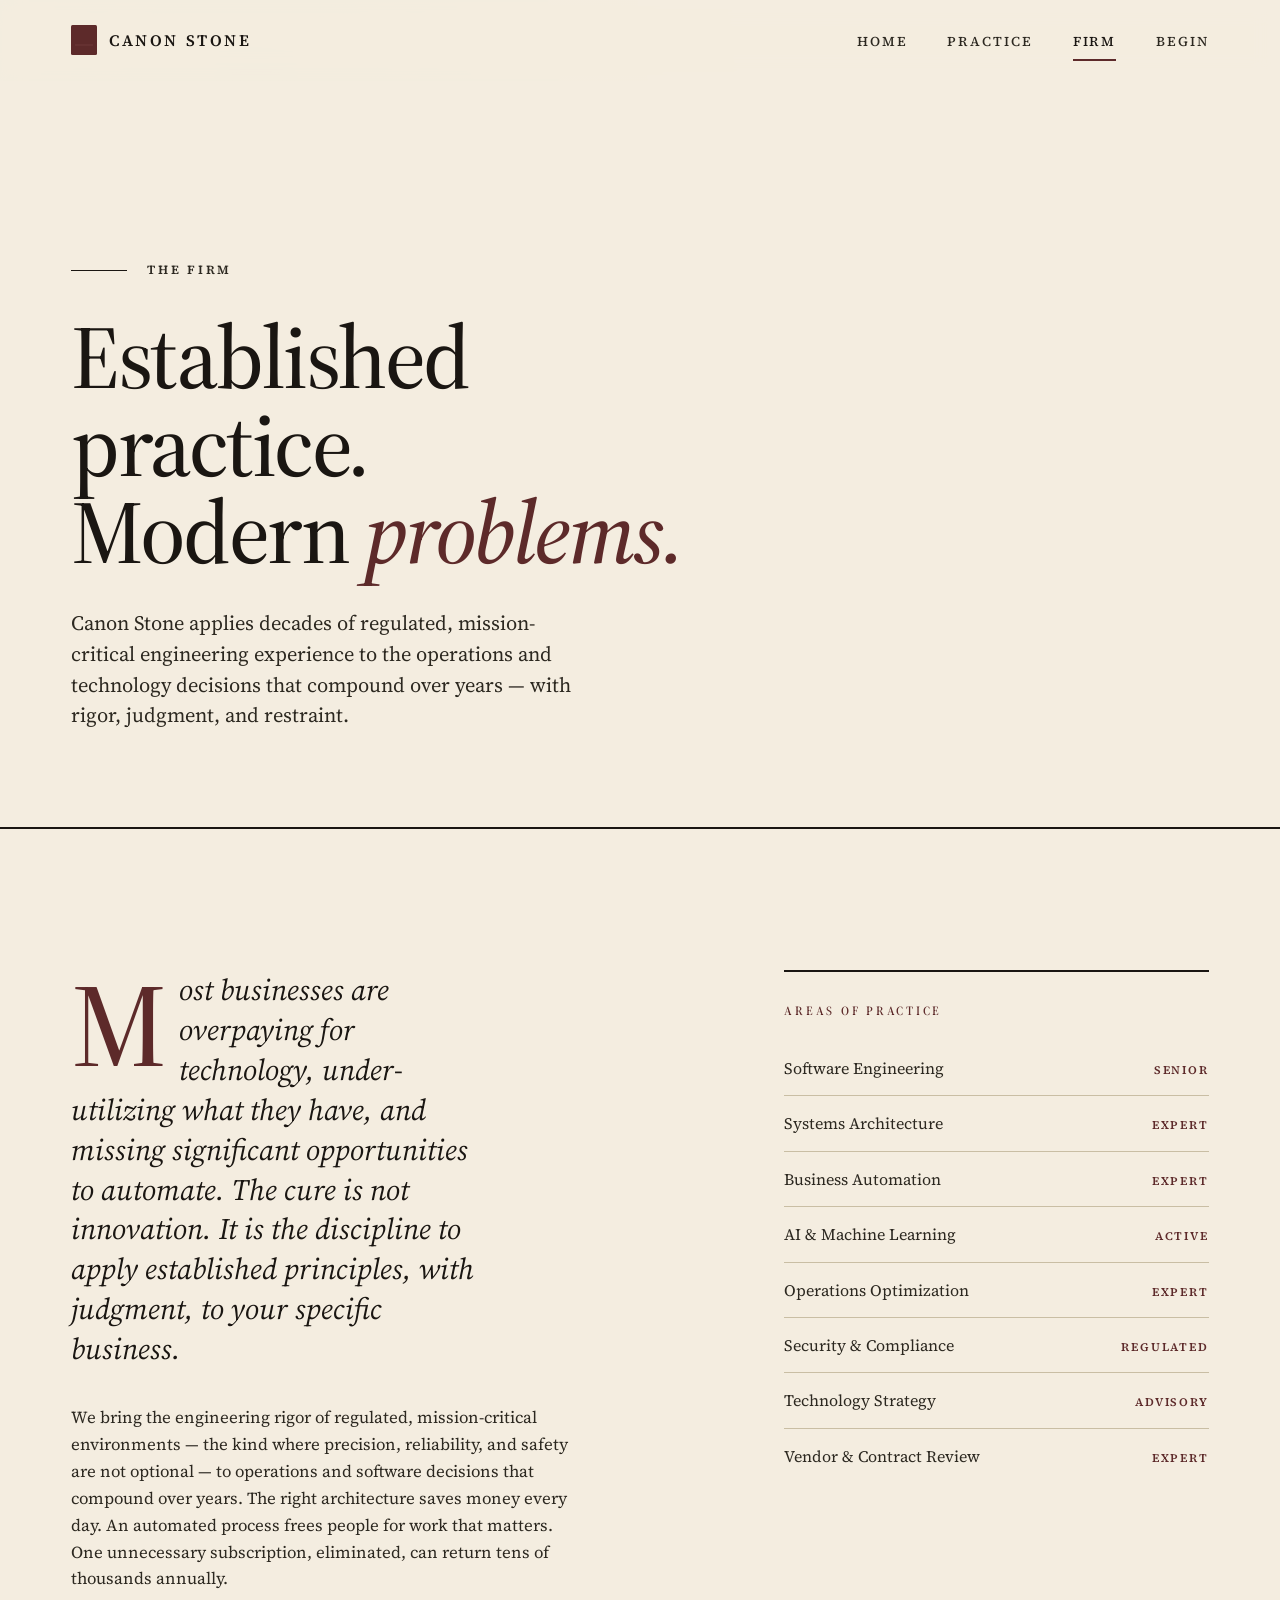
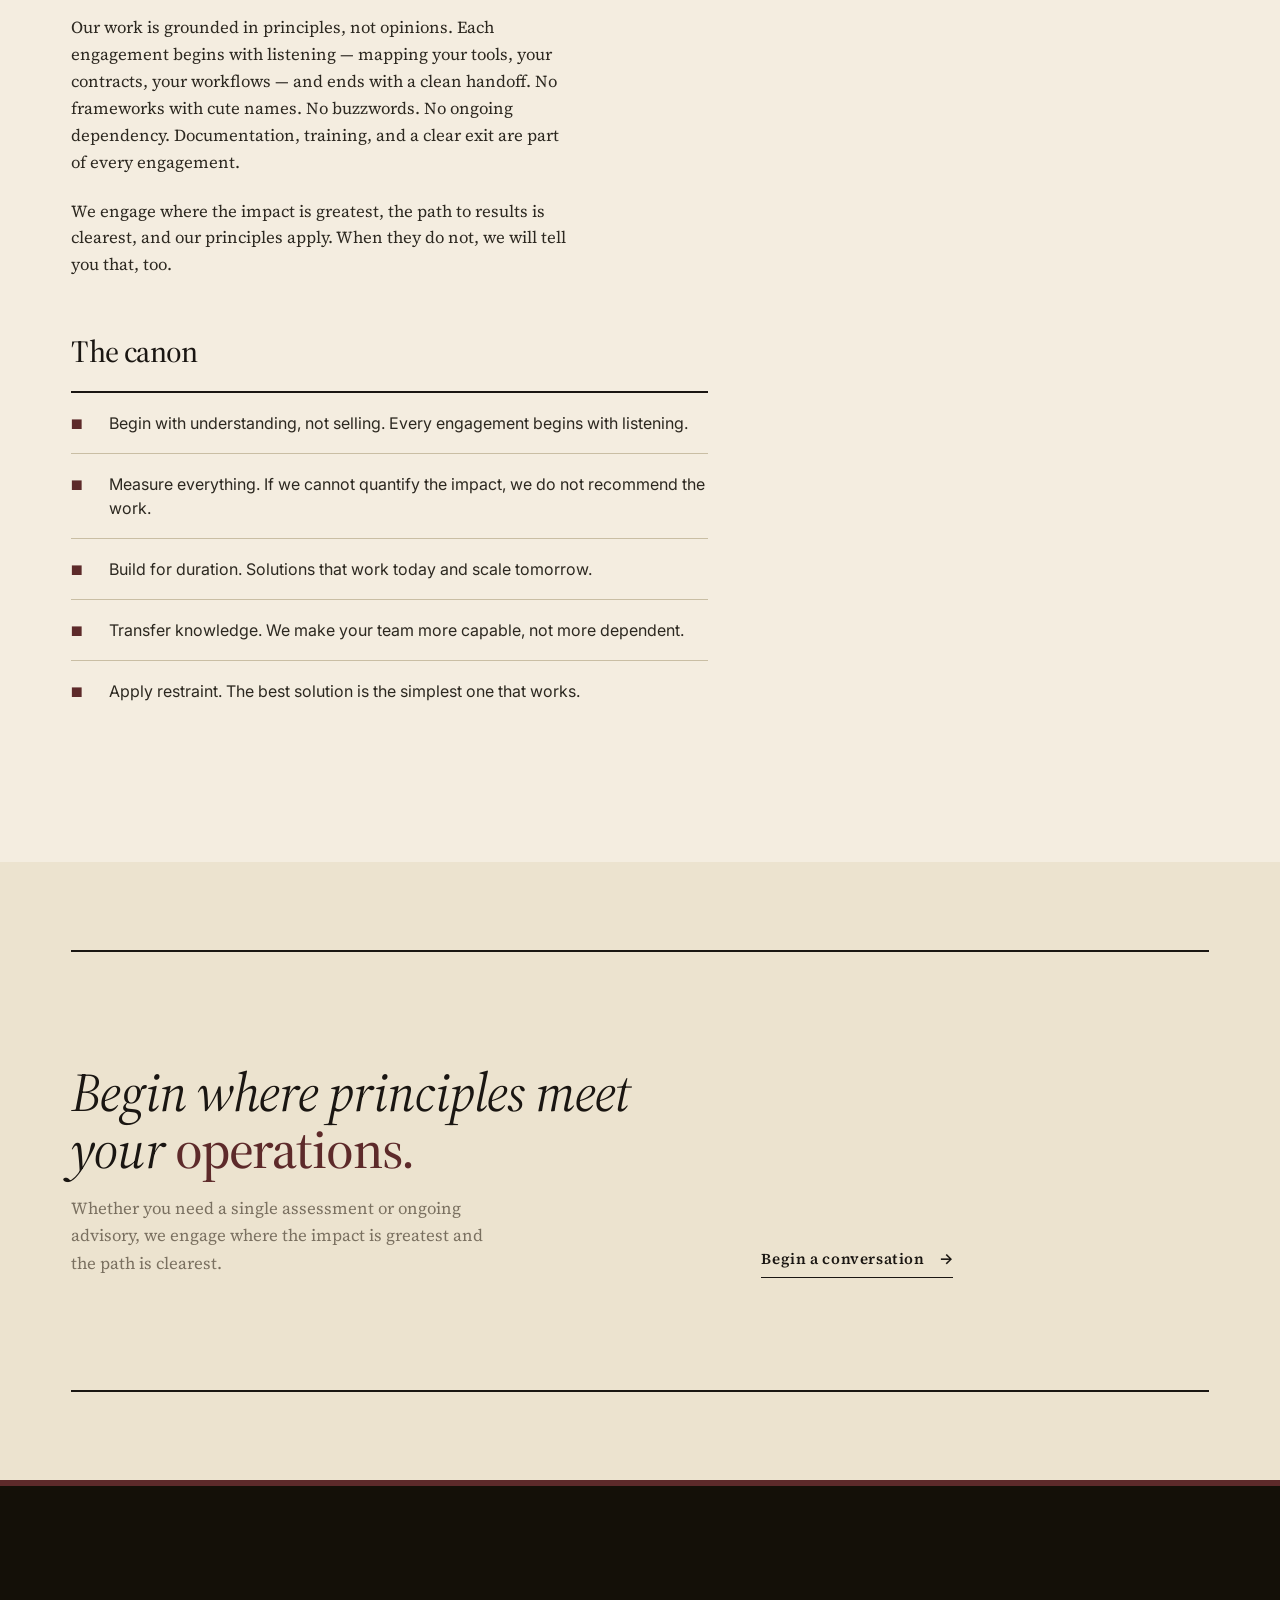
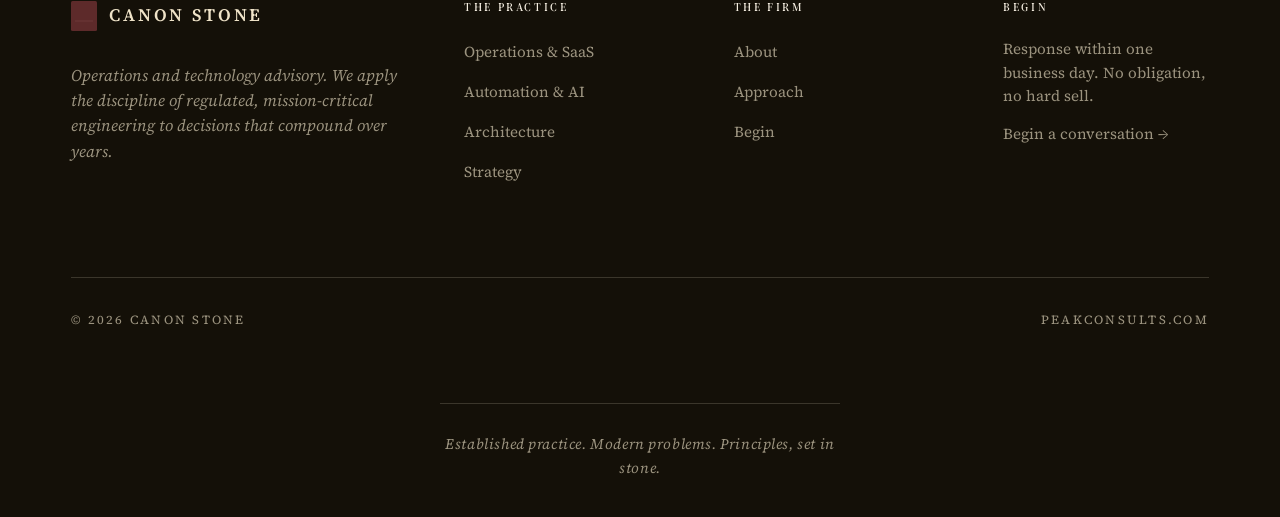
==== commit 467c7627: "Rebrand to Canon Stone — editorial advisory aesthetic Full visual rebrand from corporate-red Bain-st" ====
--- a/about.html
+++ b/about.html
@@ -3,19 +3,19 @@
 <head>
   <meta charset="UTF-8">
   <meta name="viewport" content="width=device-width, initial-scale=1.0">
-  <title>About | Peak Consulting</title>
-  <meta name="description" content="Decades of engineering experience in regulated, mission-critical industries — now helping businesses optimize operations through technology and automation.">
-  <meta property="og:title" content="About | Peak Consulting">
-  <meta property="og:description" content="Engineering rigor from regulated industries, applied to your business.">
+  <title>The Firm &mdash; Canon Stone</title>
+  <meta name="description" content="Canon Stone applies decades of regulated, mission-critical engineering experience to operations and technology — with rigor, judgment, and restraint.">
+  <meta property="og:title" content="The Firm — Canon Stone">
+  <meta property="og:description" content="Established practice. Modern problems.">
   <meta property="og:type" content="website">
   <meta property="og:url" content="https://www.peakconsults.com/about.html">
   <link rel="canonical" href="https://www.peakconsults.com/about.html">
   <link rel="icon" href="favicon.svg" type="image/svg+xml">
   <link rel="apple-touch-icon" href="favicon.svg">
-  <meta name="theme-color" content="#0a0a0a">
+  <meta name="theme-color" content="#f4ede0">
   <link rel="preconnect" href="https://fonts.googleapis.com">
   <link rel="preconnect" href="https://fonts.gstatic.com" crossorigin>
-  <link href="https://fonts.googleapis.com/css2?family=Inter+Tight:wght@400;500;600;700&family=Inter:wght@400;500;600;700&display=swap" rel="stylesheet">
+  <link href="https://fonts.googleapis.com/css2?family=Source+Serif+4:ital,opsz,wght@0,8..60,400;0,8..60,500;0,8..60,600;0,8..60,700;1,8..60,400;1,8..60,500&family=Inter:wght@400;500;600&display=swap" rel="stylesheet">
   <link rel="stylesheet" href="css/style.css">
 </head>
 <body>
@@ -25,13 +25,14 @@
   <header class="site-header">
     <nav class="nav-inner" aria-label="Primary">
       <a href="index.html" class="logo">
-        <svg class="mark" viewBox="0 0 24 24" aria-hidden="true" xmlns="http://www.w3.org/2000/svg"><path d="M2 20 L9 7 L13 13 L16 6 L22 20 Z" fill="none" stroke="#c8102e" stroke-width="2.4" stroke-linejoin="round" stroke-linecap="round"/></svg>Peak<span>Consulting</span>
+        <svg class="mark" viewBox="0 0 26 30" aria-hidden="true" xmlns="http://www.w3.org/2000/svg"><rect width="26" height="30" rx="1.5" fill="#5d2a2a"/><line x1="4" y1="20" x2="22" y2="20" stroke="#7a4040" stroke-width="0.6"/></svg>
+        <span>Canon Stone</span>
       </a>
       <ul class="nav-links" id="primary-nav">
         <li><a href="index.html">Home</a></li>
-        <li><a href="services.html">Services</a></li>
-        <li><a href="about.html" class="active">About</a></li>
-        <li><a href="contact.html" class="nav-cta">Contact</a></li>
+        <li><a href="services.html">Practice</a></li>
+        <li><a href="about.html" class="active">Firm</a></li>
+        <li><a href="contact.html">Begin</a></li>
       </ul>
       <button class="menu-toggle" aria-label="Toggle navigation" aria-expanded="false" aria-controls="primary-nav">
         <span></span><span></span><span></span>
@@ -43,36 +44,36 @@
 
     <section class="page-hero">
       <div class="container">
-        <p class="hero-eyebrow">About</p>
-        <h1>Engineering rigor. <em>Business</em> results.</h1>
-        <p class="lede">Built on decades of experience solving hard problems in regulated, high-stakes environments &mdash; now applied to your business operations.</p>
+        <p class="hero-meta">The Firm</p>
+        <h1>Established practice.<br>Modern <em>problems.</em></h1>
+        <p class="lede">Canon Stone applies decades of regulated, mission-critical engineering experience to the operations and technology decisions that compound over years &mdash; with rigor, judgment, and restraint.</p>
       </div>
     </section>
 
-    <section class="section">
+    <section class="section section-paper">
       <div class="container">
         <div class="about-grid">
           <div class="about-text">
-            <p>Peak Consulting was founded on a simple observation: most businesses are overpaying for technology, under-utilizing what they have, and missing significant opportunities to automate.</p>
+            <p>Most businesses are overpaying for technology, under-utilizing what they have, and missing significant opportunities to automate. The cure is not innovation. It is the discipline to apply established principles, with judgment, to your specific business.</p>
 
-            <p>We bring decades of engineering experience from regulated, mission-critical industries &mdash; environments where precision, reliability, and safety aren&rsquo;t optional. That same discipline, applied to operations and software, produces durable results.</p>
+            <p>We bring the engineering rigor of regulated, mission-critical environments &mdash; the kind where precision, reliability, and safety are not optional &mdash; to operations and software decisions that compound over years. The right architecture saves money every day. An automated process frees people for work that matters. One unnecessary subscription, eliminated, can return tens of thousands annually.</p>
 
-            <p>The right technology decisions compound over time. A well-architected system saves money every single day. An automated process frees people for work that actually matters. Eliminating one unnecessary SaaS subscription can save tens of thousands per year.</p>
+            <p>Our work is grounded in principles, not opinions. Each engagement begins with listening &mdash; mapping your tools, your contracts, your workflows &mdash; and ends with a clean handoff. No frameworks with cute names. No buzzwords. No ongoing dependency. Documentation, training, and a clear exit are part of every engagement.</p>
 
-            <p>Our approach is simple: understand your business deeply, identify the highest-impact opportunities, and implement solutions that deliver measurable results. No frameworks. No buzzwords. Just practical engineering applied to real business problems.</p>
+            <p>We engage where the impact is greatest, the path to results is clearest, and our principles apply. When they do not, we will tell you that, too.</p>
 
-            <h3>Our approach</h3>
+            <h3>The canon</h3>
             <ul class="approach-list">
-              <li><span class="check" aria-hidden="true">&#10003;</span> Start with understanding, not selling &mdash; every engagement begins with listening</li>
-              <li><span class="check" aria-hidden="true">&#10003;</span> Measure everything &mdash; if we can&rsquo;t quantify the impact, we don&rsquo;t recommend it</li>
-              <li><span class="check" aria-hidden="true">&#10003;</span> Build for the long term &mdash; solutions that work today and scale tomorrow</li>
-              <li><span class="check" aria-hidden="true">&#10003;</span> Transfer knowledge &mdash; we make your team more capable, not more dependent</li>
-              <li><span class="check" aria-hidden="true">&#10003;</span> Stay pragmatic &mdash; the best solution is the simplest one that works</li>
+              <li><span class="check" aria-hidden="true">&#9632;</span> Begin with understanding, not selling. Every engagement begins with listening.</li>
+              <li><span class="check" aria-hidden="true">&#9632;</span> Measure everything. If we cannot quantify the impact, we do not recommend the work.</li>
+              <li><span class="check" aria-hidden="true">&#9632;</span> Build for duration. Solutions that work today and scale tomorrow.</li>
+              <li><span class="check" aria-hidden="true">&#9632;</span> Transfer knowledge. We make your team more capable, not more dependent.</li>
+              <li><span class="check" aria-hidden="true">&#9632;</span> Apply restraint. The best solution is the simplest one that works.</li>
             </ul>
           </div>
 
           <aside class="about-sidebar">
-            <h3>Areas of expertise</h3>
+            <h3>Areas of Practice</h3>
             <ul class="expertise-list">
               <li>Software Engineering <span class="expertise-tag">Senior</span></li>
               <li>Systems Architecture <span class="expertise-tag">Expert</span></li>
@@ -88,15 +89,15 @@
       </div>
     </section>
 
-    <section class="section-tight">
+    <section class="section-tight section-paper-2">
       <div class="container">
-        <div class="cta-panel">
+        <div class="cta-block">
           <div>
-            <h2>Let&rsquo;s work together.</h2>
-            <p>Whether you need a one-time assessment or ongoing advisory, we&rsquo;re here to help your business run better.</p>
+            <h2>Begin where principles meet your <em>operations.</em></h2>
+            <p>Whether you need a single assessment or ongoing advisory, we engage where the impact is greatest and the path is clearest.</p>
           </div>
           <div class="actions">
-            <a href="contact.html" class="btn btn-dark">Start a conversation <span class="arrow" aria-hidden="true">&rarr;</span></a>
+            <a href="contact.html" class="link-cta">Begin a conversation <span class="arrow" aria-hidden="true">&rarr;</span></a>
           </div>
         </div>
       </div>
@@ -109,37 +110,39 @@
       <div class="footer-top">
         <div class="footer-brand">
           <a href="index.html" class="logo">
-            <svg class="mark" viewBox="0 0 24 24" aria-hidden="true" xmlns="http://www.w3.org/2000/svg"><path d="M2 20 L9 7 L13 13 L16 6 L22 20 Z" fill="none" stroke="#c8102e" stroke-width="2.4" stroke-linejoin="round" stroke-linecap="round"/></svg>Peak<span>Consulting</span>
+            <svg class="mark" viewBox="0 0 26 30" aria-hidden="true" xmlns="http://www.w3.org/2000/svg"><rect width="26" height="30" rx="1.5" fill="#5d2a2a"/><line x1="4" y1="20" x2="22" y2="20" stroke="#7a4040" stroke-width="0.6"/></svg>
+            <span>Canon Stone</span>
           </a>
-          <p>Technology &amp; operations consulting. Engineering rigor from regulated, high-stakes industries &mdash; applied to your business.</p>
+          <p>Operations and technology advisory. We apply the discipline of regulated, mission-critical engineering to decisions that compound over years.</p>
         </div>
         <div class="footer-col">
-          <h4>Services</h4>
+          <h4>The Practice</h4>
           <ul>
-            <li><a href="services.html#operations">Operations Optimization</a></li>
+            <li><a href="services.html#operations">Operations &amp; SaaS</a></li>
             <li><a href="services.html#automation">Automation &amp; AI</a></li>
-            <li><a href="services.html#architecture">Software Architecture</a></li>
-            <li><a href="services.html#strategy">Technology Strategy</a></li>
+            <li><a href="services.html#architecture">Architecture</a></li>
+            <li><a href="services.html#strategy">Strategy</a></li>
           </ul>
         </div>
         <div class="footer-col">
-          <h4>Firm</h4>
+          <h4>The Firm</h4>
           <ul>
             <li><a href="about.html">About</a></li>
-            <li><a href="services.html">Our work</a></li>
-            <li><a href="contact.html">Contact</a></li>
+            <li><a href="services.html">Approach</a></li>
+            <li><a href="contact.html">Begin</a></li>
           </ul>
         </div>
         <div class="footer-col">
-          <h4>Get in touch</h4>
+          <h4>Begin</h4>
           <p>Response within one business day. No obligation, no hard sell.</p>
-          <p style="margin-top:14px;"><a href="contact.html">Start a conversation &rarr;</a></p>
+          <p style="margin-top:14px;"><a href="contact.html">Begin a conversation &rarr;</a></p>
         </div>
       </div>
       <div class="footer-bottom">
-        <span>&copy; 2026 Peak Consulting &middot; All rights reserved</span>
+        <span>&copy; 2026 Canon Stone</span>
         <span>peakconsults.com</span>
       </div>
+      <p class="footer-imprint">Established practice. Modern problems. Principles, set in stone.</p>
     </div>
   </footer>
 
--- a/css/style.css
+++ b/css/style.css
@@ -1,33 +1,48 @@
-/* ==========================================================
-   Peak Consulting — corporate professional services theme
-   Inspired by top-tier consulting (Bain, McKinsey, BCG)
-   ========================================================== */
+/* ============================================================
+   Canon Stone — Editorial Advisory
+   Voice: authoritative, principled, foundational
+   System: warm paper, serif headlines, oxblood accent, hairline rules
+   ============================================================ */
 
 *, *::before, *::after { box-sizing: border-box; margin: 0; padding: 0; }
 
 :root {
-  --white:        #ffffff;
-  --off:          #f6f6f4;
-  --off-2:        #ececea;
-  --ink:          #0a0a0a;
-  --ink-2:        #1f1f1f;
-  --body:         #3a3a3a;
-  --muted:        #6c6c6c;
-  --rule:         #e3e3df;
-  --rule-2:       #cfcfca;
-  --dark:         #0a0a0a;
-  --dark-2:       #161616;
-  --accent:       #c8102e;
-  --accent-h:     #a40c24;
-
-  --sans: 'Inter Tight', 'Inter', -apple-system, BlinkMacSystemFont, 'Segoe UI', Roboto, 'Helvetica Neue', Arial, sans-serif;
-
-  --max-w: 1280px;
-  --pad-x: clamp(20px, 4vw, 48px);
-  --t: 200ms ease;
-}
-
-html { scroll-behavior: smooth; }
+  /* — Paper & Ink — */
+  --paper:        #f4ede0;
+  --paper-2:      #ece3cf;
+  --paper-3:      #e1d7bd;
+  --ink:          #1a1612;
+  --ink-2:        #2c2820;
+  --body:         #3d3830;
+  --muted:        #7a7060;
+  --rule:         #c9bea4;
+  --rule-soft:    #ddd2b8;
+  --accent:       #5d2a2a;
+  --accent-h:     #461c1c;
+  --accent-tint:  rgba(93, 42, 42, 0.08);
+  --dark:         #141008;
+  --dark-2:       #1f1a12;
+  --dark-paper:   #efe3c8;
+  --dark-rule:    rgba(239, 227, 200, 0.18);
+  --dark-muted:   rgba(239, 227, 200, 0.62);
+
+  /* — Type — */
+  --serif: 'Source Serif 4', 'Source Serif Pro', 'Iowan Old Style', 'Hoefler Text', 'Apple Garamond', Georgia, 'Times New Roman', serif;
+  --sans:  'Inter', -apple-system, BlinkMacSystemFont, 'Segoe UI', Roboto, 'Helvetica Neue', Arial, sans-serif;
+
+  /* — Layout — */
+  --max-w: 1240px;
+  --measure: 62ch;
+  --pad-x: clamp(20px, 4vw, 56px);
+
+  --t: 220ms cubic-bezier(0.4, 0, 0.2, 1);
+}
+
+html {
+  scroll-behavior: smooth;
+  font-feature-settings: "kern", "liga", "calt";
+}
+
 @media (prefers-reduced-motion: reduce) {
   html { scroll-behavior: auto; }
   *, *::before, *::after {
@@ -39,69 +54,112 @@
 
 body {
   font-family: var(--sans);
-  background: var(--white);
+  background: var(--paper);
   color: var(--body);
   font-size: 17px;
-  line-height: 1.6;
+  line-height: 1.65;
   -webkit-font-smoothing: antialiased;
   -moz-osx-font-smoothing: grayscale;
   text-rendering: optimizeLegibility;
-}
+  font-feature-settings: "kern", "liga", "calt", "ss01";
+}
+
+/* Subtle paper texture across the whole site */
+body::before {
+  content: '';
+  position: fixed;
+  inset: 0;
+  pointer-events: none;
+  z-index: 0;
+  background-image:
+    radial-gradient(circle at 20% 10%, rgba(93,42,42,0.025) 0%, transparent 40%),
+    radial-gradient(circle at 80% 80%, rgba(26,22,18,0.025) 0%, transparent 35%);
+}
+
+main, header, footer { position: relative; z-index: 1; }
 
 img, svg { max-width: 100%; display: block; }
-::selection { background: var(--accent); color: var(--white); }
+::selection { background: var(--accent); color: var(--paper); }
 
 a {
   color: var(--ink);
-  text-decoration: none;
-  transition: color var(--t);
-}
-a:hover { color: var(--accent); }
+  text-decoration: underline;
+  text-decoration-color: var(--rule);
+  text-decoration-thickness: 1px;
+  text-underline-offset: 4px;
+  transition: color var(--t), text-decoration-color var(--t);
+}
+a:hover { color: var(--accent); text-decoration-color: var(--accent); }
 
 h1, h2, h3, h4 {
+  font-family: var(--serif);
   color: var(--ink);
-  font-weight: 600;
-  line-height: 1.08;
-  letter-spacing: -0.025em;
-  font-family: var(--sans);
-}
-
-h1 { font-size: clamp(2.4rem, 5.6vw, 4.4rem); font-weight: 600; }
-h2 { font-size: clamp(1.9rem, 3.6vw, 2.8rem); }
-h3 { font-size: clamp(1.15rem, 1.6vw, 1.35rem); }
+  font-weight: 500;
+  line-height: 1.05;
+  letter-spacing: -0.022em;
+  font-feature-settings: "kern", "liga", "ss01", "onum";
+  font-variation-settings: "opsz" 60;
+}
+
+h1 { font-size: clamp(3.2rem, 8vw, 6.4rem); }
+h2 { font-size: clamp(2.2rem, 5vw, 3.8rem); }
+h3 { font-size: clamp(1.4rem, 2.4vw, 2rem); }
+h4 { font-size: clamp(1.05rem, 1.4vw, 1.2rem); }
 
 p { color: var(--body); }
 
+em { font-style: italic; }
+
+/* Old-style figures in body for editorial feel */
+.osf, .practice .roman, .chapter-num, .stat-num {
+  font-feature-settings: "kern", "liga", "onum";
+}
+
+/* ============================================================
+   Layout
+   ============================================================ */
 .container {
   max-width: var(--max-w);
   margin: 0 auto;
   padding: 0 var(--pad-x);
 }
 
-.section { padding: clamp(72px, 9vw, 120px) 0; }
-.section-tight { padding: clamp(48px, 6vw, 80px) 0; }
-.section-off { background: var(--off); }
-.section-dark { background: var(--dark); color: var(--off); }
-.section-dark h1, .section-dark h2, .section-dark h3 { color: var(--white); }
-.section-dark p { color: rgba(255, 255, 255, 0.78); }
-
-/* ===== Skip / a11y ===== */
+.section { padding: clamp(80px, 11vw, 144px) 0; }
+.section-tight { padding: clamp(56px, 7vw, 88px) 0; }
+.section-paper { background: var(--paper); }
+.section-paper-2 { background: var(--paper-2); }
+.section-dark {
+  background: var(--dark);
+  color: var(--dark-paper);
+}
+.section-dark h1, .section-dark h2, .section-dark h3, .section-dark h4 { color: var(--dark-paper); }
+.section-dark p { color: var(--dark-muted); }
+.section-dark a { color: var(--dark-paper); text-decoration-color: var(--dark-rule); }
+.section-dark a:hover { color: var(--paper); text-decoration-color: var(--accent); }
+
+/* ============================================================
+   Skip link & a11y
+   ============================================================ */
 .skip-link {
   position: absolute;
   left: 16px; top: -100px;
   z-index: 200;
   background: var(--ink);
-  color: var(--white);
-  padding: 10px 16px;
+  color: var(--paper);
+  padding: 12px 18px;
+  font-family: var(--serif);
   font-size: 0.9rem;
-  font-weight: 500;
+  font-weight: 600;
+  letter-spacing: 0.04em;
+  text-transform: uppercase;
+  text-decoration: none;
   transition: top var(--t);
 }
-.skip-link:focus, .skip-link:focus-visible { top: 16px; color: var(--white); }
+.skip-link:focus, .skip-link:focus-visible { top: 16px; color: var(--paper); }
 
 :focus-visible {
   outline: 2px solid var(--accent);
-  outline-offset: 3px;
+  outline-offset: 4px;
 }
 
 .visually-hidden {
@@ -112,18 +170,23 @@
   white-space: nowrap; border: 0;
 }
 
-/* ===== Header / Nav ===== */
+/* ============================================================
+   Header / Nav
+   ============================================================ */
 .site-header {
   position: sticky;
   top: 0;
   z-index: 100;
-  background: rgba(255, 255, 255, 0.96);
-  backdrop-filter: saturate(140%) blur(10px);
-  -webkit-backdrop-filter: saturate(140%) blur(10px);
+  background: rgba(244, 237, 224, 0.92);
+  backdrop-filter: saturate(140%) blur(12px);
+  -webkit-backdrop-filter: saturate(140%) blur(12px);
   border-bottom: 1px solid transparent;
-  transition: border-color var(--t);
-}
-.site-header.is-scrolled { border-bottom-color: var(--rule); }
+  transition: border-color var(--t), background var(--t);
+}
+.site-header.is-scrolled {
+  border-bottom-color: var(--rule);
+  background: rgba(244, 237, 224, 0.96);
+}
 
 .nav-inner {
   max-width: var(--max-w);
@@ -132,63 +195,63 @@
   display: flex;
   align-items: center;
   justify-content: space-between;
-  height: 76px;
+  height: 80px;
 }
 
 .logo {
   display: inline-flex;
   align-items: center;
-  gap: 6px;
-  font-size: 1.15rem;
-  font-weight: 700;
-  letter-spacing: -0.02em;
+  gap: 12px;
+  font-family: var(--serif);
+  font-size: 1rem;
+  font-weight: 600;
   color: var(--ink);
-}
-.logo:hover { color: var(--ink); }
+  letter-spacing: 0.16em;
+  text-transform: uppercase;
+  text-decoration: none;
+  transition: color var(--t);
+}
+.logo:hover { color: var(--accent); text-decoration: none; }
+
 .logo .mark {
-  width: 22px; height: 22px;
+  width: 26px;
+  height: 30px;
+  flex-shrink: 0;
   display: inline-block;
-  flex-shrink: 0;
-}
-.logo span { color: var(--accent); }
+}
 
 .nav-links {
   display: flex;
-  gap: 36px;
+  gap: 40px;
   list-style: none;
   align-items: center;
 }
 .nav-links a {
-  font-size: 0.95rem;
-  font-weight: 500;
-  color: var(--ink-2);
+  font-family: var(--serif);
+  font-size: 0.85rem;
+  font-weight: 500;
+  letter-spacing: 0.14em;
+  text-transform: uppercase;
+  color: var(--ink-2);
+  text-decoration: none;
   position: relative;
   padding: 4px 0;
+  transition: color var(--t);
 }
 .nav-links a::after {
   content: '';
   position: absolute;
-  left: 0; right: 0; bottom: -4px;
-  height: 2px;
+  left: 0; right: 0; bottom: -6px;
+  height: 1.5px;
   background: var(--accent);
   transform: scaleX(0);
   transform-origin: left;
   transition: transform var(--t);
 }
-.nav-links a:hover { color: var(--ink); }
+.nav-links a:hover,
+.nav-links a.active { color: var(--ink); }
 .nav-links a:hover::after,
 .nav-links a.active::after { transform: scaleX(1); }
-.nav-links a.active { color: var(--ink); }
-
-.nav-cta {
-  background: var(--ink);
-  color: var(--white) !important;
-  padding: 10px 18px;
-  font-weight: 500;
-  transition: background var(--t);
-}
-.nav-cta:hover { background: var(--accent); }
-.nav-cta::after { display: none; }
 
 .menu-toggle {
   display: none;
@@ -199,478 +262,626 @@
 }
 .menu-toggle span {
   display: block;
-  width: 24px;
-  height: 2px;
+  width: 22px; height: 1.5px;
   background: var(--ink);
   margin: 5px 0;
   transition: var(--t);
 }
 
-/* ===== Hero ===== */
+/* ============================================================
+   Hero (editorial, type-led, no photograph)
+   ============================================================ */
 .hero {
+  padding: clamp(96px, 14vw, 180px) 0 clamp(64px, 9vw, 120px);
+  background: var(--paper);
   position: relative;
-  min-height: clamp(540px, 78vh, 720px);
-  background: var(--dark);
-  color: var(--white);
   overflow: hidden;
-  display: flex;
-  align-items: flex-end;
-  isolation: isolate;
-}
-
-.hero-media {
-  position: absolute;
-  inset: 0;
-  z-index: -2;
-}
-.hero-media img {
-  width: 100%; height: 100%;
-  object-fit: cover;
-  opacity: 0.55;
-  filter: grayscale(15%) contrast(1.05);
-}
+}
+
 .hero::before {
   content: '';
   position: absolute;
-  inset: 0;
-  z-index: -1;
-  background:
-    linear-gradient(180deg, rgba(10,10,10,0.4) 0%, rgba(10,10,10,0.85) 100%),
-    linear-gradient(90deg, rgba(10,10,10,0.7) 0%, rgba(10,10,10,0.2) 60%, rgba(10,10,10,0.5) 100%);
+  top: 0; right: 0;
+  width: 40%;
+  height: 100%;
+  background: linear-gradient(135deg, transparent 50%, var(--accent-tint) 100%);
+  pointer-events: none;
+  z-index: 0;
 }
 
 .hero .container {
-  width: 100%;
-  padding-top: clamp(96px, 14vw, 160px);
-  padding-bottom: clamp(56px, 8vw, 96px);
-}
-
-.hero-eyebrow {
+  position: relative;
+  z-index: 1;
+}
+
+.hero-meta {
+  display: flex;
+  align-items: center;
+  gap: 20px;
+  margin-bottom: clamp(40px, 6vw, 64px);
+  font-family: var(--serif);
+  font-size: 0.78rem;
+  letter-spacing: 0.22em;
+  text-transform: uppercase;
+  color: var(--ink-2);
+  font-weight: 600;
+}
+.hero-meta::before {
+  content: '';
+  width: 56px; height: 1.5px;
+  background: var(--ink);
+}
+
+.hero-headline {
+  font-family: var(--serif);
+  font-size: clamp(3.4rem, 9.5vw, 7.6rem);
+  font-weight: 500;
+  line-height: 0.96;
+  letter-spacing: -0.028em;
+  color: var(--ink);
+  margin-bottom: clamp(40px, 5vw, 56px);
+  max-width: 14ch;
+  font-variation-settings: "opsz" 144;
+}
+.hero-headline em {
+  font-style: italic;
+  color: var(--accent);
+  font-weight: 500;
+}
+
+.hero-grid {
+  display: grid;
+  grid-template-columns: 1fr 1fr;
+  gap: clamp(40px, 6vw, 96px);
+  align-items: start;
+  margin-top: clamp(32px, 4vw, 48px);
+  padding-top: clamp(32px, 4vw, 48px);
+  border-top: 1px solid var(--ink);
+}
+
+.hero-lede {
+  font-family: var(--serif);
+  font-size: clamp(1.1rem, 1.45vw, 1.35rem);
+  line-height: 1.55;
+  color: var(--ink-2);
+  font-weight: 400;
+  max-width: 38ch;
+}
+
+.hero-lede.has-drop-cap::first-letter {
+  font-family: var(--serif);
+  font-size: 4.4em;
+  font-weight: 500;
+  float: left;
+  line-height: 0.86;
+  margin-right: 0.1em;
+  margin-top: 0.04em;
+  color: var(--accent);
+  font-feature-settings: "lnum";
+}
+
+.hero-aside {
+  display: flex;
+  flex-direction: column;
+  gap: 28px;
+  font-family: var(--serif);
+}
+
+.hero-aside-label {
+  font-size: 0.74rem;
+  letter-spacing: 0.18em;
+  text-transform: uppercase;
+  color: var(--muted);
+  font-weight: 600;
+}
+
+.hero-aside-text {
+  font-size: 1rem;
+  line-height: 1.55;
+  color: var(--ink-2);
+  max-width: 30ch;
+}
+
+.hero-actions {
+  display: flex;
+  gap: 36px;
+  flex-wrap: wrap;
+  margin-top: clamp(36px, 5vw, 56px);
+}
+
+/* ============================================================
+   Buttons / Links (editorial, restrained)
+   ============================================================ */
+.link-cta {
+  display: inline-flex;
+  align-items: baseline;
+  gap: 14px;
+  font-family: var(--serif);
+  font-size: 0.95rem;
+  font-weight: 600;
+  letter-spacing: 0.04em;
+  color: var(--ink);
+  text-decoration: none;
+  border-bottom: 1.5px solid var(--ink);
+  padding-bottom: 6px;
+  transition: color var(--t), border-color var(--t);
+}
+.link-cta .arrow {
+  font-family: var(--sans);
+  transition: transform var(--t);
+  display: inline-block;
+}
+.link-cta:hover { color: var(--accent); border-color: var(--accent); }
+.link-cta:hover .arrow { transform: translateX(5px); }
+
+.link-cta.is-quiet {
+  color: var(--muted);
+  border-color: var(--rule);
+}
+.link-cta.is-quiet:hover { color: var(--accent); border-color: var(--accent); }
+
+.link-cta.is-light {
+  color: var(--dark-paper);
+  border-color: var(--dark-paper);
+}
+.link-cta.is-light:hover { color: var(--paper); border-color: var(--accent); }
+
+.btn-solid {
   display: inline-flex;
   align-items: center;
   gap: 12px;
-  font-size: 0.78rem;
-  letter-spacing: 0.18em;
-  text-transform: uppercase;
-  color: var(--white);
-  font-weight: 500;
-  margin-bottom: 28px;
-}
-.hero-eyebrow::before {
-  content: '';
-  display: inline-block;
-  width: 36px; height: 2px;
-  background: var(--accent);
-}
-
-.hero h1 {
-  color: var(--white);
-  max-width: 22ch;
-  margin-bottom: 24px;
-  font-weight: 600;
-}
-
-.hero-sub {
-  color: rgba(255, 255, 255, 0.86);
-  max-width: 60ch;
-  font-size: clamp(1.05rem, 1.4vw, 1.2rem);
-  line-height: 1.55;
-  margin-bottom: 36px;
-}
-
-.hero-actions {
-  display: flex;
-  gap: 16px;
-  flex-wrap: wrap;
-}
-
-/* ===== Buttons ===== */
-.btn {
+  padding: 16px 32px;
+  background: var(--ink);
+  color: var(--paper);
+  font-family: var(--serif);
+  font-size: 0.92rem;
+  font-weight: 600;
+  letter-spacing: 0.12em;
+  text-transform: uppercase;
+  text-decoration: none;
+  border: 1.5px solid var(--ink);
+  cursor: pointer;
+  transition: background var(--t), border-color var(--t), color var(--t);
+}
+.btn-solid:hover { background: var(--accent); border-color: var(--accent); color: var(--paper); }
+.btn-solid .arrow { transition: transform var(--t); }
+.btn-solid:hover .arrow { transform: translateX(5px); }
+
+/* ============================================================
+   Editorial chapter system
+   ============================================================ */
+.chapter-mark {
   display: inline-flex;
   align-items: center;
-  gap: 10px;
-  padding: 15px 28px;
-  font-size: 0.95rem;
-  font-weight: 500;
-  font-family: var(--sans);
-  cursor: pointer;
-  border: 1px solid transparent;
-  border-radius: 0;
-  transition: background var(--t), color var(--t), border-color var(--t);
-  text-decoration: none;
-}
-.btn .arrow { transition: transform var(--t); }
-.btn:hover .arrow { transform: translateX(4px); }
-
-.btn-primary {
+  gap: 14px;
+  font-family: var(--serif);
+  font-size: 0.78rem;
+  font-weight: 600;
+  letter-spacing: 0.22em;
+  text-transform: uppercase;
+  color: var(--accent);
+  margin-bottom: 28px;
+}
+.chapter-mark::before {
+  content: '';
+  width: 32px; height: 1.5px;
   background: var(--accent);
-  color: var(--white);
-  border-color: var(--accent);
-}
-.btn-primary:hover { background: var(--accent-h); border-color: var(--accent-h); color: var(--white); }
-
-.btn-light {
-  background: var(--white);
+}
+.section-dark .chapter-mark { color: var(--paper); }
+.section-dark .chapter-mark::before { background: var(--accent); }
+
+.section-intro {
+  display: grid;
+  grid-template-columns: 1fr 1fr;
+  gap: clamp(32px, 5vw, 80px);
+  align-items: end;
+  margin-bottom: clamp(56px, 8vw, 96px);
+  padding-bottom: clamp(40px, 5vw, 64px);
+  border-bottom: 2px solid var(--ink);
+}
+.section-dark .section-intro { border-bottom-color: var(--dark-paper); }
+
+.section-intro h2 {
+  font-size: clamp(2.4rem, 5.4vw, 4.4rem);
+  font-weight: 500;
+  line-height: 0.98;
+  letter-spacing: -0.025em;
+  max-width: 14ch;
+}
+.section-intro h2 em {
+  font-style: italic;
+  color: var(--accent);
+}
+.section-dark .section-intro h2 em { color: var(--accent); filter: brightness(1.6); }
+
+.section-intro .lede {
+  font-family: var(--serif);
+  font-size: clamp(1.1rem, 1.5vw, 1.3rem);
+  line-height: 1.5;
+  color: var(--ink-2);
+  max-width: 40ch;
+  justify-self: start;
+}
+.section-dark .section-intro .lede { color: var(--dark-muted); }
+
+/* ============================================================
+   Manifesto / pull-quote section
+   ============================================================ */
+.manifesto {
+  padding: clamp(72px, 10vw, 144px) 0;
+  background: var(--paper-2);
+}
+.manifesto-quote {
+  font-family: var(--serif);
+  font-size: clamp(2rem, 4.4vw, 3.6rem);
+  line-height: 1.15;
+  font-weight: 400;
+  font-style: italic;
+  letter-spacing: -0.018em;
   color: var(--ink);
-  border-color: var(--white);
-}
-.btn-light:hover { background: var(--accent); color: var(--white); border-color: var(--accent); }
-
-.btn-ghost {
-  background: transparent;
-  color: var(--white);
-  border-color: rgba(255,255,255,0.4);
-}
-.btn-ghost:hover { background: var(--white); color: var(--ink); border-color: var(--white); }
-
-.btn-dark {
-  background: var(--ink);
-  color: var(--white);
-  border-color: var(--ink);
-}
-.btn-dark:hover { background: var(--accent); border-color: var(--accent); color: var(--white); }
-
-/* ===== Statement bar ===== */
+  max-width: 22ch;
+  padding: clamp(40px, 5vw, 64px) 0;
+  border-top: 2px solid var(--ink);
+  border-bottom: 1px solid var(--rule);
+  position: relative;
+}
+.manifesto-quote::before {
+  content: '"';
+  font-family: var(--serif);
+  position: absolute;
+  top: -0.1em;
+  left: -0.4em;
+  font-size: clamp(4rem, 9vw, 8rem);
+  color: var(--accent);
+  font-style: normal;
+  line-height: 1;
+  opacity: 0.4;
+}
+.manifesto-attr {
+  display: block;
+  margin-top: clamp(28px, 4vw, 40px);
+  font-family: var(--serif);
+  font-size: 0.85rem;
+  letter-spacing: 0.18em;
+  text-transform: uppercase;
+  color: var(--muted);
+  font-weight: 600;
+  font-style: normal;
+}
+
+/* ============================================================
+   Practice list (services as editorial entries)
+   ============================================================ */
+.practice-list {
+  list-style: none;
+}
+
+.practice {
+  display: grid;
+  grid-template-columns: 90px 1fr;
+  gap: clamp(28px, 4vw, 64px);
+  padding: clamp(56px, 7vw, 88px) 0;
+  border-bottom: 1px solid var(--rule);
+  align-items: start;
+  position: relative;
+  transition: background var(--t);
+}
+.practice:first-child { border-top: 2px solid var(--ink); }
+.practice:hover { background: var(--accent-tint); }
+
+.practice .roman {
+  font-family: var(--serif);
+  font-size: clamp(1.2rem, 1.6vw, 1.4rem);
+  font-weight: 500;
+  letter-spacing: 0.05em;
+  color: var(--accent);
+  font-feature-settings: "lnum";
+}
+
+.practice h3 {
+  font-family: var(--serif);
+  font-size: clamp(1.7rem, 3.4vw, 2.6rem);
+  font-weight: 500;
+  line-height: 1.05;
+  letter-spacing: -0.02em;
+  color: var(--ink);
+  margin-bottom: 24px;
+  max-width: 22ch;
+}
+
+.practice .body-grid {
+  display: grid;
+  grid-template-columns: 1.3fr 1fr;
+  gap: clamp(24px, 4vw, 56px);
+}
+
+.practice .body-grid p {
+  color: var(--ink-2);
+  font-size: 1rem;
+  line-height: 1.65;
+  max-width: 56ch;
+}
+
+.practice .deliverables {
+  list-style: none;
+  border-top: 1px solid var(--ink-2);
+  padding-top: 4px;
+}
+.practice .deliverables li {
+  font-size: 0.92rem;
+  line-height: 1.45;
+  color: var(--ink-2);
+  padding: 11px 0;
+  border-bottom: 1px solid var(--rule);
+  display: grid;
+  grid-template-columns: 14px 1fr;
+  gap: 12px;
+  align-items: start;
+}
+.practice .deliverables li:last-child { border-bottom: none; }
+.practice .deliverables li::before {
+  content: '';
+  display: block;
+  width: 6px; height: 6px;
+  background: var(--accent);
+  margin-top: 7px;
+}
+.practice .deliverables-label {
+  font-family: var(--serif);
+  font-size: 0.74rem;
+  letter-spacing: 0.18em;
+  text-transform: uppercase;
+  color: var(--muted);
+  font-weight: 600;
+  margin-bottom: 14px;
+}
+
+/* ============================================================
+   Method (process) — numbered chapters in dark section
+   ============================================================ */
+.method {
+  display: grid;
+  grid-template-columns: repeat(4, 1fr);
+  gap: clamp(28px, 4vw, 56px);
+  list-style: none;
+  counter-reset: method;
+}
+
+.method-step {
+  position: relative;
+  padding-top: 28px;
+  border-top: 2px solid var(--dark-paper);
+}
+
+.method-step .num {
+  font-family: var(--serif);
+  font-size: 0.78rem;
+  letter-spacing: 0.22em;
+  text-transform: uppercase;
+  color: var(--accent);
+  font-weight: 700;
+  filter: brightness(1.6);
+  display: block;
+  margin-bottom: 18px;
+}
+
+.method-step h3 {
+  font-family: var(--serif);
+  font-size: clamp(1.3rem, 1.8vw, 1.5rem);
+  font-weight: 500;
+  line-height: 1.1;
+  margin-bottom: 16px;
+  color: var(--dark-paper);
+  letter-spacing: -0.015em;
+}
+
+.method-step p {
+  font-size: 0.93rem;
+  line-height: 1.55;
+  color: var(--dark-muted);
+}
+
+/* ============================================================
+   Statement bar (between hero and practices)
+   ============================================================ */
 .statement {
   background: var(--ink);
-  color: var(--white);
-  padding: clamp(40px, 5vw, 64px) 0;
-  border-top: 4px solid var(--accent);
+  color: var(--dark-paper);
+  padding: clamp(64px, 8vw, 112px) 0;
+  border-top: 6px solid var(--accent);
+  border-bottom: 6px solid var(--accent);
 }
 .statement .container {
   display: grid;
-  grid-template-columns: 2fr 1fr;
-  gap: clamp(24px, 4vw, 56px);
-  align-items: center;
-}
-.statement h2 {
-  color: var(--white);
-  font-size: clamp(1.4rem, 2.4vw, 2rem);
-  font-weight: 500;
-  letter-spacing: -0.02em;
-  line-height: 1.25;
-  max-width: 32ch;
-}
-.statement .actions {
-  justify-self: end;
-}
-
-/* ===== Section heads ===== */
-.section-head {
-  display: grid;
-  grid-template-columns: 1fr 1fr;
-  gap: clamp(24px, 4vw, 56px);
-  margin-bottom: clamp(48px, 6vw, 72px);
-  align-items: end;
-}
-.section-eyebrow {
+  grid-template-columns: 1fr;
+  gap: clamp(32px, 4vw, 56px);
+}
+.statement-eyebrow {
+  font-family: var(--serif);
   font-size: 0.78rem;
-  letter-spacing: 0.18em;
-  text-transform: uppercase;
-  color: var(--accent);
-  font-weight: 600;
-  margin-bottom: 16px;
-  display: flex;
-  align-items: center;
-  gap: 12px;
-}
-.section-eyebrow::before {
-  content: '';
-  display: inline-block;
-  width: 28px; height: 2px;
-  background: var(--accent);
-}
-.section-head h2 { max-width: 22ch; }
-.section-head .lede {
-  color: var(--body);
-  font-size: clamp(1rem, 1.2vw, 1.1rem);
-  max-width: 50ch;
-  justify-self: start;
-}
-.section-dark .section-eyebrow { color: var(--accent); }
-.section-dark .section-eyebrow::before { background: var(--accent); }
-.section-dark .section-head .lede { color: rgba(255,255,255,0.78); }
-
-/* ===== Service cards ===== */
-.service-grid {
-  display: grid;
-  grid-template-columns: repeat(2, 1fr);
-  gap: clamp(20px, 2.4vw, 32px);
-}
-.service-card {
-  display: flex;
-  flex-direction: column;
-  background: var(--white);
-  border: 1px solid var(--rule);
-  text-decoration: none;
-  color: inherit;
-  transition: transform var(--t), box-shadow var(--t), border-color var(--t);
-  position: relative;
-  overflow: hidden;
-}
-.service-card:hover {
-  transform: translateY(-3px);
-  border-color: var(--ink);
-  box-shadow: 0 24px 48px -24px rgba(0,0,0,0.18);
-}
-.service-card .card-accent {
-  height: 6px;
-  background: var(--ink);
-  transition: background var(--t);
-}
-.service-card:hover .card-accent { background: var(--accent); }
-
-.service-card .card-body {
-  padding: clamp(28px, 3vw, 36px);
-  display: flex;
-  flex-direction: column;
-  gap: 14px;
-  flex: 1;
-}
-.service-card .card-num {
-  font-size: 0.78rem;
-  letter-spacing: 0.18em;
-  text-transform: uppercase;
-  color: var(--muted);
-  font-weight: 500;
-}
-.service-card h3 {
-  font-size: clamp(1.25rem, 1.8vw, 1.5rem);
-  font-weight: 600;
-  line-height: 1.2;
-  letter-spacing: -0.02em;
-  color: var(--ink);
-}
-.service-card p {
-  color: var(--body);
-  font-size: 0.97rem;
-  line-height: 1.6;
-}
-.service-card .card-link {
-  margin-top: auto;
-  padding-top: 8px;
-  font-size: 0.9rem;
-  font-weight: 500;
-  color: var(--ink);
-  display: inline-flex;
-  align-items: center;
-  gap: 8px;
-}
-.service-card:hover .card-link { color: var(--accent); }
-.service-card:hover .card-link .arrow { transform: translateX(4px); }
-.card-link .arrow { transition: transform var(--t); }
-
-/* ===== Process steps ===== */
-.process {
-  display: grid;
-  grid-template-columns: repeat(4, 1fr);
-  gap: clamp(20px, 2.4vw, 32px);
-  list-style: none;
-}
-.process-step {
-  border-top: 2px solid var(--white);
-  padding-top: 22px;
-  position: relative;
-}
-.section-dark .process-step { border-top-color: rgba(255,255,255,0.2); }
-.process-step .num {
-  font-size: 0.78rem;
-  letter-spacing: 0.18em;
-  text-transform: uppercase;
-  color: var(--accent);
-  font-weight: 600;
-  display: block;
-  margin-bottom: 14px;
-}
-.process-step h3 {
-  font-size: 1.2rem;
-  font-weight: 600;
-  margin-bottom: 12px;
-  color: var(--white);
-  letter-spacing: -0.015em;
-}
-.process-step p {
-  color: rgba(255,255,255,0.78);
-  font-size: 0.95rem;
-  line-height: 1.55;
-}
-
-/* ===== CTA panel ===== */
-.cta-panel {
-  background: var(--off);
-  padding: clamp(56px, 8vw, 96px) clamp(24px, 4vw, 64px);
+  letter-spacing: 0.22em;
+  text-transform: uppercase;
+  color: var(--paper);
+  font-weight: 600;
+}
+.statement-text {
+  font-family: var(--serif);
+  font-size: clamp(1.6rem, 3.6vw, 2.8rem);
+  line-height: 1.15;
+  font-style: italic;
+  letter-spacing: -0.018em;
+  color: var(--dark-paper);
+  max-width: 26ch;
+  font-weight: 400;
+}
+.statement-text em {
+  font-style: normal;
+  color: var(--paper);
+  font-weight: 500;
+  text-decoration: underline;
+  text-decoration-color: var(--accent);
+  text-decoration-thickness: 2px;
+  text-underline-offset: 8px;
+}
+
+/* ============================================================
+   CTA block (closing)
+   ============================================================ */
+.cta-block {
   display: grid;
   grid-template-columns: 1.4fr 1fr;
-  gap: clamp(24px, 4vw, 64px);
-  align-items: center;
-  border-left: 6px solid var(--accent);
-}
-.cta-panel h2 {
-  font-weight: 600;
+  gap: clamp(32px, 5vw, 80px);
+  padding: clamp(64px, 9vw, 112px) 0;
+  border-top: 2px solid var(--ink);
+  border-bottom: 2px solid var(--ink);
+  align-items: end;
+}
+.cta-block h2 {
+  font-family: var(--serif);
+  font-size: clamp(2rem, 4.4vw, 3.4rem);
+  font-weight: 400;
+  line-height: 1.05;
+  letter-spacing: -0.02em;
+  font-style: italic;
   max-width: 22ch;
-  letter-spacing: -0.02em;
-}
-.cta-panel p {
-  color: var(--body);
-  margin-top: 14px;
+}
+.cta-block h2 em {
+  font-style: normal;
+  font-weight: 500;
+  color: var(--accent);
+}
+.cta-block p {
+  color: var(--muted);
+  margin-top: 16px;
+  max-width: 48ch;
+  font-family: var(--serif);
+  font-size: 1.05rem;
+}
+.cta-block .actions {
+  display: flex;
+  gap: 28px;
+  flex-wrap: wrap;
+  align-self: end;
+}
+
+/* ============================================================
+   Page hero (interior pages)
+   ============================================================ */
+.page-hero {
+  padding: clamp(120px, 14vw, 180px) 0 clamp(56px, 8vw, 96px);
+  background: var(--paper);
+  border-bottom: 2px solid var(--ink);
+}
+.page-hero .hero-meta { margin-bottom: 32px; }
+.page-hero h1 {
+  font-family: var(--serif);
+  font-size: clamp(2.8rem, 7vw, 5.6rem);
+  font-weight: 500;
+  line-height: 0.98;
+  letter-spacing: -0.028em;
+  max-width: 16ch;
+  margin-bottom: 32px;
+}
+.page-hero h1 em { font-style: italic; color: var(--accent); }
+.page-hero .lede {
+  font-family: var(--serif);
+  font-size: clamp(1.15rem, 1.6vw, 1.4rem);
+  line-height: 1.5;
+  color: var(--ink-2);
   max-width: 50ch;
 }
-.cta-panel .actions {
-  justify-self: end;
-}
-
-/* ===== Page hero (interior) ===== */
-.page-hero {
-  background: var(--dark);
-  color: var(--white);
-  padding: clamp(120px, 14vw, 180px) 0 clamp(56px, 8vw, 96px);
-  border-bottom: 4px solid var(--accent);
-}
-.page-hero .hero-eyebrow { color: var(--white); }
-.page-hero h1 {
-  color: var(--white);
-  font-weight: 600;
-  max-width: 22ch;
-}
-.page-hero h1 em { font-style: normal; color: var(--accent); }
-.page-hero .lede {
-  color: rgba(255,255,255,0.84);
-  max-width: 60ch;
-  font-size: clamp(1.05rem, 1.3vw, 1.18rem);
-  margin-top: 22px;
-  line-height: 1.55;
-}
-
-/* ===== Service detail (services page) ===== */
-.service-detail {
-  display: grid;
-  grid-template-columns: 1fr 1.3fr;
-  gap: clamp(28px, 4vw, 64px);
-  padding: clamp(48px, 6vw, 80px) 0;
-  border-bottom: 1px solid var(--rule);
-  align-items: start;
-}
-.service-detail:first-of-type { border-top: 1px solid var(--rule); }
-
-.service-detail .detail-num {
-  font-size: 0.78rem;
-  letter-spacing: 0.18em;
-  text-transform: uppercase;
-  color: var(--accent);
-  font-weight: 600;
-  margin-bottom: 12px;
-  display: flex;
-  align-items: center;
-  gap: 10px;
-}
-.service-detail .detail-num::before {
-  content: '';
-  display: inline-block;
-  width: 24px; height: 2px;
-  background: var(--accent);
-}
-
-.service-detail h3 {
-  font-size: clamp(1.5rem, 2.2vw, 1.9rem);
-  font-weight: 600;
-  letter-spacing: -0.02em;
-  margin-bottom: 18px;
-  line-height: 1.15;
-}
-.service-detail p {
-  color: var(--body);
-  margin-bottom: 14px;
-  font-size: 1rem;
-  max-width: 56ch;
-}
-.service-detail ul {
-  list-style: none;
-  margin-top: 8px;
-  border-top: 1px solid var(--rule);
-}
-.service-detail ul li {
-  font-size: 0.97rem;
-  color: var(--ink-2);
-  padding: 14px 0;
-  border-bottom: 1px solid var(--rule);
-  display: flex;
-  align-items: flex-start;
-  gap: 12px;
-}
-.service-detail ul li::before {
-  content: '';
-  display: inline-block;
-  width: 6px; height: 6px;
-  background: var(--accent);
-  margin-top: 9px;
-  flex-shrink: 0;
-}
-
-/* ===== About page ===== */
+
+/* ============================================================
+   About page
+   ============================================================ */
 .about-grid {
   display: grid;
   grid-template-columns: 1.5fr 1fr;
-  gap: clamp(40px, 6vw, 88px);
+  gap: clamp(40px, 6vw, 96px);
   align-items: start;
 }
+
 .about-text > p {
-  color: var(--body);
-  margin-bottom: 18px;
-  font-size: 1.02rem;
-  max-width: 60ch;
+  color: var(--ink-2);
+  margin-bottom: 22px;
+  font-family: var(--serif);
+  font-size: clamp(1.05rem, 1.3vw, 1.15rem);
+  line-height: 1.6;
+  max-width: 56ch;
 }
 .about-text > p:first-child {
-  font-size: clamp(1.2rem, 1.8vw, 1.45rem);
-  line-height: 1.4;
+  font-size: clamp(1.4rem, 2.4vw, 1.85rem);
+  line-height: 1.35;
   color: var(--ink);
-  font-weight: 500;
-  margin-bottom: 28px;
-}
+  font-weight: 400;
+  font-style: italic;
+  margin-bottom: 36px;
+  max-width: 28ch;
+}
+.about-text > p:first-child::first-letter {
+  font-size: 4em;
+  float: left;
+  line-height: 0.86;
+  margin-right: 12px;
+  margin-top: 4px;
+  color: var(--accent);
+  font-style: normal;
+  font-weight: 500;
+}
+
 .about-text h3 {
-  font-size: 1.4rem;
-  font-weight: 600;
-  margin-top: 40px;
-  margin-bottom: 18px;
-  color: var(--ink);
-}
+  font-family: var(--serif);
+  font-size: clamp(1.5rem, 2.4vw, 2rem);
+  font-weight: 500;
+  margin-top: 56px;
+  margin-bottom: 24px;
+  letter-spacing: -0.02em;
+}
+
 .approach-list {
   list-style: none;
-  border-top: 1px solid var(--rule);
+  border-top: 2px solid var(--ink);
 }
 .approach-list li {
   display: grid;
-  grid-template-columns: auto 1fr;
-  gap: 14px;
-  padding: 16px 0;
+  grid-template-columns: 22px 1fr;
+  gap: 16px;
+  padding: 18px 0;
   border-bottom: 1px solid var(--rule);
-  font-size: 0.98rem;
-  color: var(--ink-2);
-  line-height: 1.55;
-}
+  font-size: 1rem;
+  line-height: 1.5;
+  color: var(--ink-2);
+}
+.approach-list li:last-child { border-bottom: none; }
 .approach-list .check {
+  font-family: var(--serif);
   color: var(--accent);
   font-weight: 700;
-  font-size: 0.95rem;
+  font-size: 1rem;
+  line-height: 1.5;
 }
 
 .about-sidebar {
-  background: var(--off);
-  padding: clamp(28px, 3vw, 36px);
-  border-top: 4px solid var(--accent);
+  background: transparent;
+  padding: 32px 0 0;
+  border-top: 2px solid var(--ink);
 }
 .about-sidebar h3 {
+  font-family: var(--serif);
   font-size: 0.78rem;
-  letter-spacing: 0.18em;
-  text-transform: uppercase;
-  color: var(--ink-2);
-  font-weight: 600;
-  margin-bottom: 20px;
-}
+  letter-spacing: 0.22em;
+  text-transform: uppercase;
+  color: var(--accent);
+  font-weight: 600;
+  margin-bottom: 24px;
+}
+
 .expertise-list { list-style: none; }
 .expertise-list li {
-  font-size: 0.95rem;
-  color: var(--ink-2);
-  padding: 12px 0;
+  font-family: var(--serif);
+  font-size: 1rem;
+  color: var(--ink-2);
+  padding: 14px 0;
   border-bottom: 1px solid var(--rule);
   display: flex;
   justify-content: space-between;
@@ -679,59 +890,77 @@
 }
 .expertise-list li:last-child { border-bottom: none; }
 .expertise-tag {
+  font-family: var(--serif);
   font-size: 0.72rem;
-  letter-spacing: 0.1em;
-  text-transform: uppercase;
-  color: var(--accent);
-  font-weight: 600;
-}
-
-/* ===== Contact ===== */
+  letter-spacing: 0.16em;
+  text-transform: uppercase;
+  color: var(--accent);
+  font-weight: 600;
+  font-feature-settings: "smcp";
+}
+
+/* ============================================================
+   Contact page
+   ============================================================ */
 .contact-grid {
   display: grid;
   grid-template-columns: 1fr 1.2fr;
-  gap: clamp(40px, 6vw, 88px);
+  gap: clamp(40px, 6vw, 96px);
   align-items: start;
 }
 .contact-info > p {
-  color: var(--body);
-  margin-bottom: 28px;
-  font-size: 1.05rem;
-  max-width: 50ch;
+  font-family: var(--serif);
+  font-size: clamp(1.1rem, 1.5vw, 1.3rem);
+  line-height: 1.5;
+  color: var(--ink-2);
+  margin-bottom: 36px;
+  max-width: 44ch;
+  font-style: italic;
 }
 .contact-info h3 {
+  font-family: var(--serif);
   font-size: 0.78rem;
-  letter-spacing: 0.18em;
-  text-transform: uppercase;
-  color: var(--accent);
-  font-weight: 600;
-  margin-bottom: 16px;
-}
-.contact-info .approach-list { margin-top: 0; margin-bottom: 32px; }
+  letter-spacing: 0.22em;
+  text-transform: uppercase;
+  color: var(--accent);
+  font-weight: 600;
+  margin-bottom: 20px;
+  margin-top: 8px;
+}
+.contact-info .approach-list { margin-top: 0; margin-bottom: 36px; }
 
 .contact-form {
-  background: var(--white);
+  background: var(--paper-2);
   border: 1px solid var(--rule);
-  border-top: 4px solid var(--accent);
-  padding: clamp(28px, 4vw, 44px);
-}
-.form-group { margin-bottom: 22px; }
+  padding: clamp(32px, 4vw, 56px);
+  position: relative;
+}
+.contact-form::before {
+  content: '';
+  position: absolute;
+  top: 0; left: 0; right: 0;
+  height: 4px;
+  background: var(--accent);
+}
+
+.form-group { margin-bottom: 24px; }
 .form-group label {
   display: block;
-  font-size: 0.78rem;
-  text-transform: uppercase;
-  letter-spacing: 0.12em;
-  color: var(--ink-2);
-  font-weight: 600;
-  margin-bottom: 8px;
+  font-family: var(--serif);
+  font-size: 0.75rem;
+  letter-spacing: 0.18em;
+  text-transform: uppercase;
+  color: var(--ink-2);
+  font-weight: 600;
+  margin-bottom: 10px;
 }
 .form-group input,
 .form-group textarea,
 .form-group select {
   width: 100%;
   padding: 14px 16px;
-  background: var(--white);
-  border: 1px solid var(--rule-2);
+  background: var(--paper);
+  border: 1px solid var(--rule);
   color: var(--ink);
   font-family: var(--sans);
   font-size: 0.97rem;
@@ -739,7 +968,7 @@
   transition: border-color var(--t), box-shadow var(--t);
 }
 .form-group input::placeholder,
-.form-group textarea::placeholder { color: var(--muted); }
+.form-group textarea::placeholder { color: var(--muted); opacity: 0.7; }
 .form-group input:hover,
 .form-group textarea:hover,
 .form-group select:hover { border-color: var(--ink-2); }
@@ -748,7 +977,7 @@
 .form-group select:focus {
   outline: none;
   border-color: var(--ink);
-  box-shadow: 0 0 0 3px rgba(200,16,46,0.12);
+  box-shadow: 0 0 0 3px var(--accent-tint);
 }
 .form-group textarea { resize: vertical; min-height: 140px; }
 
@@ -761,99 +990,142 @@
 
 .form-submit {
   width: 100%;
-  padding: 16px 28px;
+  padding: 18px 28px;
   background: var(--ink);
-  color: var(--white);
-  border: 1px solid var(--ink);
-  font-family: var(--sans);
-  font-size: 0.95rem;
-  font-weight: 500;
+  color: var(--paper);
+  border: 1.5px solid var(--ink);
+  font-family: var(--serif);
+  font-size: 0.92rem;
+  font-weight: 600;
+  letter-spacing: 0.14em;
+  text-transform: uppercase;
   cursor: pointer;
   transition: background var(--t), border-color var(--t);
 }
 .form-submit:hover { background: var(--accent); border-color: var(--accent); }
 
 .form-privacy {
-  margin-top: 14px;
-  font-size: 0.82rem;
+  margin-top: 16px;
+  font-family: var(--serif);
+  font-size: 0.85rem;
+  font-style: italic;
   color: var(--muted);
   text-align: center;
 }
 .form-success {
-  font-size: 1.15rem;
+  font-family: var(--serif);
+  font-size: 1.3rem;
   line-height: 1.5;
   color: var(--ink);
   text-align: center;
-  padding: 40px 8px;
-  font-weight: 500;
-}
-
-/* ===== Footer ===== */
+  padding: 48px 16px;
+  font-style: italic;
+}
+
+/* ============================================================
+   Footer (dark, weighted)
+   ============================================================ */
 .site-footer {
   background: var(--dark);
-  color: rgba(255,255,255,0.7);
-  padding: clamp(56px, 7vw, 88px) 0 32px;
-  border-top: 4px solid var(--accent);
-}
+  color: var(--dark-muted);
+  padding: clamp(72px, 9vw, 120px) 0 36px;
+  border-top: 6px solid var(--accent);
+  position: relative;
+}
+
 .footer-top {
   display: grid;
-  grid-template-columns: 1.4fr 1fr 1fr 1fr;
-  gap: clamp(28px, 4vw, 56px);
-  padding-bottom: clamp(40px, 5vw, 60px);
-  border-bottom: 1px solid rgba(255,255,255,0.12);
-}
-.footer-brand .logo { color: var(--white); font-size: 1.3rem; }
-.footer-brand .logo:hover { color: var(--white); }
+  grid-template-columns: 1.6fr 1fr 1fr 1fr;
+  gap: clamp(32px, 5vw, 80px);
+  padding-bottom: clamp(56px, 7vw, 80px);
+  border-bottom: 1px solid var(--dark-rule);
+}
+
+.footer-brand .logo {
+  color: var(--dark-paper);
+  font-size: 1.1rem;
+}
+.footer-brand .logo:hover { color: var(--paper); }
+
 .footer-brand p {
-  margin-top: 14px;
-  color: rgba(255,255,255,0.7);
+  margin-top: 24px;
+  color: var(--dark-muted);
+  font-family: var(--serif);
+  font-size: 1.02rem;
+  font-style: italic;
+  line-height: 1.55;
+  max-width: 38ch;
+}
+
+.footer-col h4 {
+  font-family: var(--serif);
+  font-size: 0.74rem;
+  letter-spacing: 0.22em;
+  text-transform: uppercase;
+  color: var(--paper);
+  font-weight: 600;
+  margin-bottom: 24px;
+}
+.footer-col ul { list-style: none; }
+.footer-col ul li { margin-bottom: 12px; }
+.footer-col a {
+  font-family: var(--serif);
+  color: var(--dark-muted);
   font-size: 0.95rem;
-  max-width: 38ch;
-  line-height: 1.55;
-}
-.footer-col h4 {
-  font-size: 0.78rem;
-  text-transform: uppercase;
-  letter-spacing: 0.14em;
-  color: var(--white);
-  font-weight: 600;
-  margin-bottom: 18px;
-}
-.footer-col ul { list-style: none; }
-.footer-col ul li { margin-bottom: 10px; }
-.footer-col a {
-  color: rgba(255,255,255,0.7);
-  font-size: 0.92rem;
+  text-decoration: none;
+  transition: color var(--t);
 }
 .footer-col a:hover { color: var(--accent); }
 .footer-col p {
-  color: rgba(255,255,255,0.7);
-  font-size: 0.92rem;
-  line-height: 1.6;
-}
+  font-family: var(--serif);
+  color: var(--dark-muted);
+  font-size: 0.95rem;
+  line-height: 1.55;
+}
+
 .footer-bottom {
-  padding-top: 28px;
+  padding-top: 32px;
   display: flex;
   justify-content: space-between;
   flex-wrap: wrap;
   gap: 16px;
-  font-size: 0.82rem;
-  color: rgba(255,255,255,0.5);
-}
-.footer-bottom a { color: rgba(255,255,255,0.7); }
+  font-family: var(--serif);
+  font-size: 0.78rem;
+  letter-spacing: 0.18em;
+  text-transform: uppercase;
+  color: var(--dark-muted);
+}
+.footer-bottom a { color: var(--dark-paper); }
 .footer-bottom a:hover { color: var(--accent); }
 
-/* ===== Responsive ===== */
+.footer-imprint {
+  margin-top: clamp(48px, 6vw, 72px);
+  padding-top: 28px;
+  border-top: 1px solid var(--dark-rule);
+  text-align: center;
+  font-family: var(--serif);
+  font-style: italic;
+  font-size: 0.92rem;
+  color: var(--dark-muted);
+  letter-spacing: 0.04em;
+  max-width: 50ch;
+  margin-left: auto;
+  margin-right: auto;
+}
+
+/* ============================================================
+   Responsive
+   ============================================================ */
 @media (max-width: 920px) {
   .menu-toggle { display: block; }
   .nav-links {
     position: fixed;
-    inset: 76px 0 auto 0;
-    background: var(--white);
+    inset: 80px 0 auto 0;
+    background: var(--paper);
     flex-direction: column;
     align-items: stretch;
     gap: 0;
-    padding: 16px var(--pad-x) 24px;
+    padding: 16px var(--pad-x) 28px;
     border-bottom: 1px solid var(--rule);
     transform: translateY(-110%);
     opacity: 0;
@@ -861,26 +1133,36 @@
     transition: transform var(--t), opacity var(--t);
   }
   .nav-links.open { transform: translateY(0); opacity: 1; pointer-events: all; }
-  .nav-links a { display: block; padding: 14px 0; border-bottom: 1px solid var(--rule); }
+  .nav-links a {
+    display: block;
+    padding: 16px 0;
+    border-bottom: 1px solid var(--rule);
+    font-size: 0.95rem;
+  }
   .nav-links a::after { display: none; }
-  .nav-cta { text-align: center; }
-
-  .statement .container,
-  .section-head,
-  .cta-panel,
-  .service-grid,
+
+  .hero-headline { font-size: clamp(2.8rem, 12vw, 5.4rem); max-width: 13ch; }
+  .hero-grid,
+  .section-intro,
+  .practice .body-grid,
+  .cta-block,
   .about-grid,
   .contact-grid,
-  .service-detail,
-  .footer-top { grid-template-columns: 1fr; gap: 24px; }
-
-  .statement .actions,
-  .cta-panel .actions { justify-self: start; }
-
-  .process { grid-template-columns: 1fr 1fr; }
+  .footer-top { grid-template-columns: 1fr; gap: 28px; }
+
+  .practice { grid-template-columns: 1fr; gap: 16px; }
+  .practice .roman { font-size: 1.1rem; }
+
+  .method { grid-template-columns: 1fr 1fr; }
+
+  .footer-top { grid-template-columns: 1fr 1fr; }
+  .footer-brand { grid-column: 1 / -1; }
 }
 
 @media (max-width: 540px) {
-  .process { grid-template-columns: 1fr; }
+  .method { grid-template-columns: 1fr; }
+  .footer-top { grid-template-columns: 1fr; }
   .footer-bottom { flex-direction: column; gap: 8px; }
-}
+  .hero-actions { flex-direction: column; gap: 20px; align-items: flex-start; }
+  .cta-block .actions { flex-direction: column; gap: 16px; align-items: flex-start; }
+}
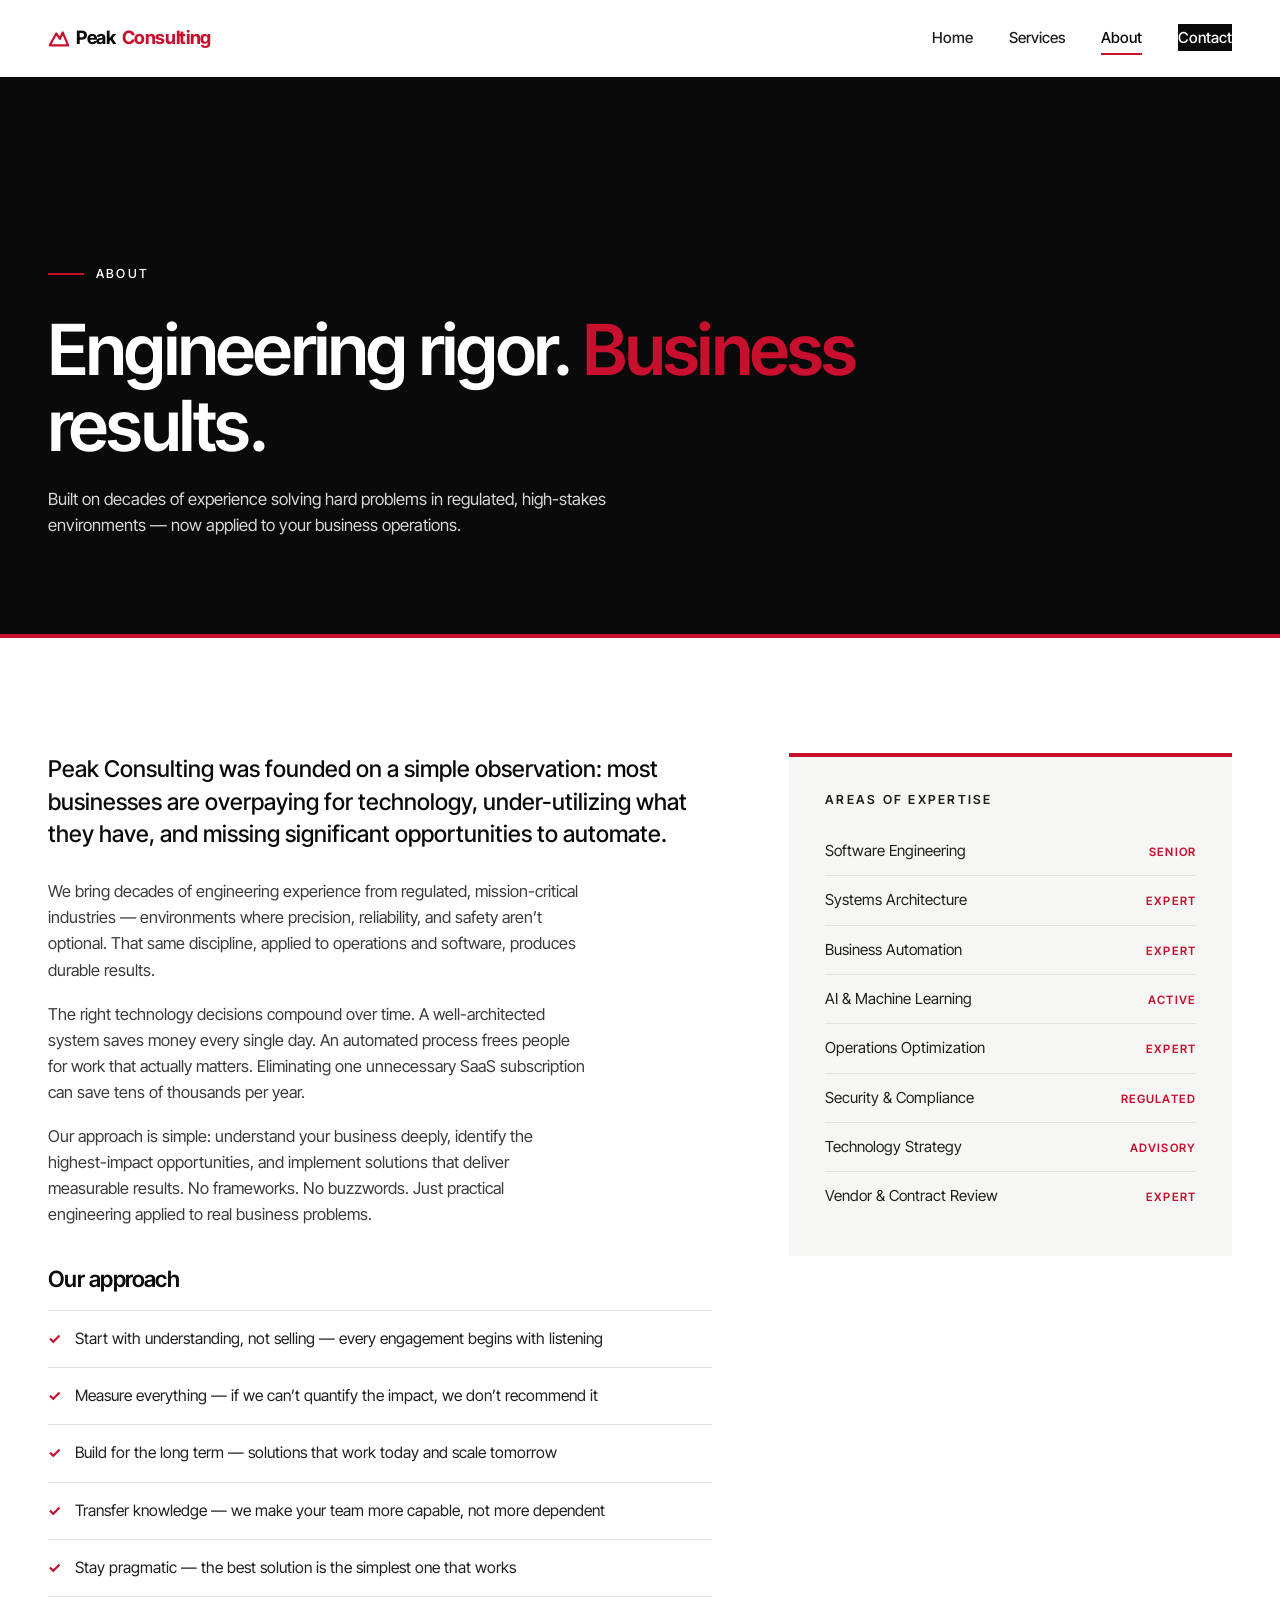
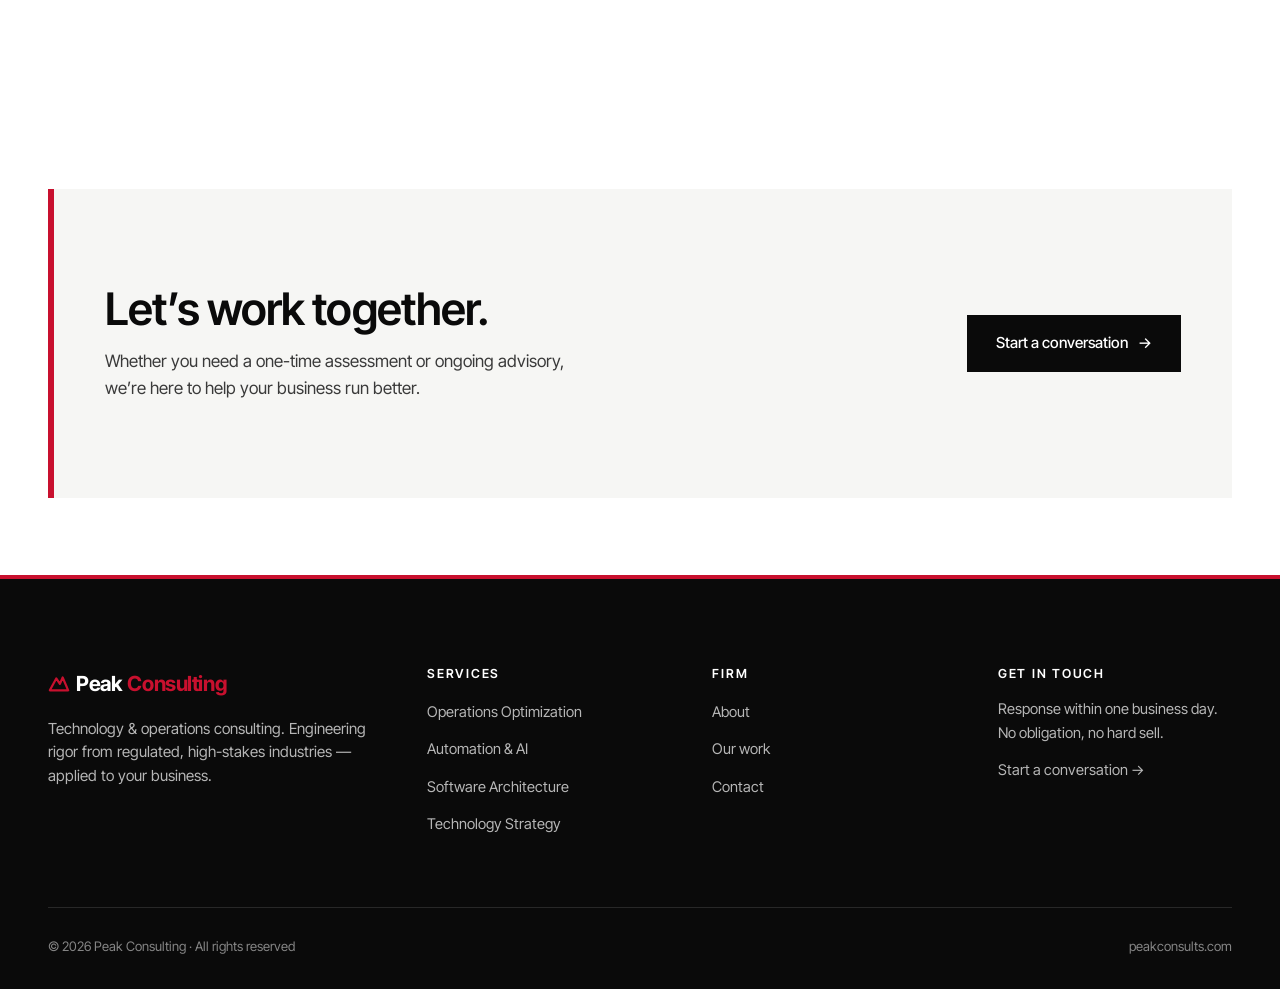
==== commit b76e6631: "Revert "Rebrand to Canon Stone — editorial advisory aesthetic" This reverts commit 467c7627efce8c166" ====
--- a/about.html
+++ b/about.html
@@ -3,19 +3,19 @@
 <head>
   <meta charset="UTF-8">
   <meta name="viewport" content="width=device-width, initial-scale=1.0">
-  <title>The Firm &mdash; Canon Stone</title>
-  <meta name="description" content="Canon Stone applies decades of regulated, mission-critical engineering experience to operations and technology — with rigor, judgment, and restraint.">
-  <meta property="og:title" content="The Firm — Canon Stone">
-  <meta property="og:description" content="Established practice. Modern problems.">
+  <title>About | Peak Consulting</title>
+  <meta name="description" content="Decades of engineering experience in regulated, mission-critical industries — now helping businesses optimize operations through technology and automation.">
+  <meta property="og:title" content="About | Peak Consulting">
+  <meta property="og:description" content="Engineering rigor from regulated industries, applied to your business.">
   <meta property="og:type" content="website">
   <meta property="og:url" content="https://www.peakconsults.com/about.html">
   <link rel="canonical" href="https://www.peakconsults.com/about.html">
   <link rel="icon" href="favicon.svg" type="image/svg+xml">
   <link rel="apple-touch-icon" href="favicon.svg">
-  <meta name="theme-color" content="#f4ede0">
+  <meta name="theme-color" content="#0a0a0a">
   <link rel="preconnect" href="https://fonts.googleapis.com">
   <link rel="preconnect" href="https://fonts.gstatic.com" crossorigin>
-  <link href="https://fonts.googleapis.com/css2?family=Source+Serif+4:ital,opsz,wght@0,8..60,400;0,8..60,500;0,8..60,600;0,8..60,700;1,8..60,400;1,8..60,500&family=Inter:wght@400;500;600&display=swap" rel="stylesheet">
+  <link href="https://fonts.googleapis.com/css2?family=Inter+Tight:wght@400;500;600;700&family=Inter:wght@400;500;600;700&display=swap" rel="stylesheet">
   <link rel="stylesheet" href="css/style.css">
 </head>
 <body>
@@ -25,14 +25,13 @@
   <header class="site-header">
     <nav class="nav-inner" aria-label="Primary">
       <a href="index.html" class="logo">
-        <svg class="mark" viewBox="0 0 26 30" aria-hidden="true" xmlns="http://www.w3.org/2000/svg"><rect width="26" height="30" rx="1.5" fill="#5d2a2a"/><line x1="4" y1="20" x2="22" y2="20" stroke="#7a4040" stroke-width="0.6"/></svg>
-        <span>Canon Stone</span>
+        <svg class="mark" viewBox="0 0 24 24" aria-hidden="true" xmlns="http://www.w3.org/2000/svg"><path d="M2 20 L9 7 L13 13 L16 6 L22 20 Z" fill="none" stroke="#c8102e" stroke-width="2.4" stroke-linejoin="round" stroke-linecap="round"/></svg>Peak<span>Consulting</span>
       </a>
       <ul class="nav-links" id="primary-nav">
         <li><a href="index.html">Home</a></li>
-        <li><a href="services.html">Practice</a></li>
-        <li><a href="about.html" class="active">Firm</a></li>
-        <li><a href="contact.html">Begin</a></li>
+        <li><a href="services.html">Services</a></li>
+        <li><a href="about.html" class="active">About</a></li>
+        <li><a href="contact.html" class="nav-cta">Contact</a></li>
       </ul>
       <button class="menu-toggle" aria-label="Toggle navigation" aria-expanded="false" aria-controls="primary-nav">
         <span></span><span></span><span></span>
@@ -44,36 +43,36 @@
 
     <section class="page-hero">
       <div class="container">
-        <p class="hero-meta">The Firm</p>
-        <h1>Established practice.<br>Modern <em>problems.</em></h1>
-        <p class="lede">Canon Stone applies decades of regulated, mission-critical engineering experience to the operations and technology decisions that compound over years &mdash; with rigor, judgment, and restraint.</p>
+        <p class="hero-eyebrow">About</p>
+        <h1>Engineering rigor. <em>Business</em> results.</h1>
+        <p class="lede">Built on decades of experience solving hard problems in regulated, high-stakes environments &mdash; now applied to your business operations.</p>
       </div>
     </section>
 
-    <section class="section section-paper">
+    <section class="section">
       <div class="container">
         <div class="about-grid">
           <div class="about-text">
-            <p>Most businesses are overpaying for technology, under-utilizing what they have, and missing significant opportunities to automate. The cure is not innovation. It is the discipline to apply established principles, with judgment, to your specific business.</p>
+            <p>Peak Consulting was founded on a simple observation: most businesses are overpaying for technology, under-utilizing what they have, and missing significant opportunities to automate.</p>
 
-            <p>We bring the engineering rigor of regulated, mission-critical environments &mdash; the kind where precision, reliability, and safety are not optional &mdash; to operations and software decisions that compound over years. The right architecture saves money every day. An automated process frees people for work that matters. One unnecessary subscription, eliminated, can return tens of thousands annually.</p>
+            <p>We bring decades of engineering experience from regulated, mission-critical industries &mdash; environments where precision, reliability, and safety aren&rsquo;t optional. That same discipline, applied to operations and software, produces durable results.</p>
 
-            <p>Our work is grounded in principles, not opinions. Each engagement begins with listening &mdash; mapping your tools, your contracts, your workflows &mdash; and ends with a clean handoff. No frameworks with cute names. No buzzwords. No ongoing dependency. Documentation, training, and a clear exit are part of every engagement.</p>
+            <p>The right technology decisions compound over time. A well-architected system saves money every single day. An automated process frees people for work that actually matters. Eliminating one unnecessary SaaS subscription can save tens of thousands per year.</p>
 
-            <p>We engage where the impact is greatest, the path to results is clearest, and our principles apply. When they do not, we will tell you that, too.</p>
+            <p>Our approach is simple: understand your business deeply, identify the highest-impact opportunities, and implement solutions that deliver measurable results. No frameworks. No buzzwords. Just practical engineering applied to real business problems.</p>
 
-            <h3>The canon</h3>
+            <h3>Our approach</h3>
             <ul class="approach-list">
-              <li><span class="check" aria-hidden="true">&#9632;</span> Begin with understanding, not selling. Every engagement begins with listening.</li>
-              <li><span class="check" aria-hidden="true">&#9632;</span> Measure everything. If we cannot quantify the impact, we do not recommend the work.</li>
-              <li><span class="check" aria-hidden="true">&#9632;</span> Build for duration. Solutions that work today and scale tomorrow.</li>
-              <li><span class="check" aria-hidden="true">&#9632;</span> Transfer knowledge. We make your team more capable, not more dependent.</li>
-              <li><span class="check" aria-hidden="true">&#9632;</span> Apply restraint. The best solution is the simplest one that works.</li>
+              <li><span class="check" aria-hidden="true">&#10003;</span> Start with understanding, not selling &mdash; every engagement begins with listening</li>
+              <li><span class="check" aria-hidden="true">&#10003;</span> Measure everything &mdash; if we can&rsquo;t quantify the impact, we don&rsquo;t recommend it</li>
+              <li><span class="check" aria-hidden="true">&#10003;</span> Build for the long term &mdash; solutions that work today and scale tomorrow</li>
+              <li><span class="check" aria-hidden="true">&#10003;</span> Transfer knowledge &mdash; we make your team more capable, not more dependent</li>
+              <li><span class="check" aria-hidden="true">&#10003;</span> Stay pragmatic &mdash; the best solution is the simplest one that works</li>
             </ul>
           </div>
 
           <aside class="about-sidebar">
-            <h3>Areas of Practice</h3>
+            <h3>Areas of expertise</h3>
             <ul class="expertise-list">
               <li>Software Engineering <span class="expertise-tag">Senior</span></li>
               <li>Systems Architecture <span class="expertise-tag">Expert</span></li>
@@ -89,15 +88,15 @@
       </div>
     </section>
 
-    <section class="section-tight section-paper-2">
+    <section class="section-tight">
       <div class="container">
-        <div class="cta-block">
+        <div class="cta-panel">
           <div>
-            <h2>Begin where principles meet your <em>operations.</em></h2>
-            <p>Whether you need a single assessment or ongoing advisory, we engage where the impact is greatest and the path is clearest.</p>
+            <h2>Let&rsquo;s work together.</h2>
+            <p>Whether you need a one-time assessment or ongoing advisory, we&rsquo;re here to help your business run better.</p>
           </div>
           <div class="actions">
-            <a href="contact.html" class="link-cta">Begin a conversation <span class="arrow" aria-hidden="true">&rarr;</span></a>
+            <a href="contact.html" class="btn btn-dark">Start a conversation <span class="arrow" aria-hidden="true">&rarr;</span></a>
           </div>
         </div>
       </div>
@@ -110,39 +109,37 @@
       <div class="footer-top">
         <div class="footer-brand">
           <a href="index.html" class="logo">
-            <svg class="mark" viewBox="0 0 26 30" aria-hidden="true" xmlns="http://www.w3.org/2000/svg"><rect width="26" height="30" rx="1.5" fill="#5d2a2a"/><line x1="4" y1="20" x2="22" y2="20" stroke="#7a4040" stroke-width="0.6"/></svg>
-            <span>Canon Stone</span>
+            <svg class="mark" viewBox="0 0 24 24" aria-hidden="true" xmlns="http://www.w3.org/2000/svg"><path d="M2 20 L9 7 L13 13 L16 6 L22 20 Z" fill="none" stroke="#c8102e" stroke-width="2.4" stroke-linejoin="round" stroke-linecap="round"/></svg>Peak<span>Consulting</span>
           </a>
-          <p>Operations and technology advisory. We apply the discipline of regulated, mission-critical engineering to decisions that compound over years.</p>
+          <p>Technology &amp; operations consulting. Engineering rigor from regulated, high-stakes industries &mdash; applied to your business.</p>
         </div>
         <div class="footer-col">
-          <h4>The Practice</h4>
+          <h4>Services</h4>
           <ul>
-            <li><a href="services.html#operations">Operations &amp; SaaS</a></li>
+            <li><a href="services.html#operations">Operations Optimization</a></li>
             <li><a href="services.html#automation">Automation &amp; AI</a></li>
-            <li><a href="services.html#architecture">Architecture</a></li>
-            <li><a href="services.html#strategy">Strategy</a></li>
+            <li><a href="services.html#architecture">Software Architecture</a></li>
+            <li><a href="services.html#strategy">Technology Strategy</a></li>
           </ul>
         </div>
         <div class="footer-col">
-          <h4>The Firm</h4>
+          <h4>Firm</h4>
           <ul>
             <li><a href="about.html">About</a></li>
-            <li><a href="services.html">Approach</a></li>
-            <li><a href="contact.html">Begin</a></li>
+            <li><a href="services.html">Our work</a></li>
+            <li><a href="contact.html">Contact</a></li>
           </ul>
         </div>
         <div class="footer-col">
-          <h4>Begin</h4>
+          <h4>Get in touch</h4>
           <p>Response within one business day. No obligation, no hard sell.</p>
-          <p style="margin-top:14px;"><a href="contact.html">Begin a conversation &rarr;</a></p>
+          <p style="margin-top:14px;"><a href="contact.html">Start a conversation &rarr;</a></p>
         </div>
       </div>
       <div class="footer-bottom">
-        <span>&copy; 2026 Canon Stone</span>
+        <span>&copy; 2026 Peak Consulting &middot; All rights reserved</span>
         <span>peakconsults.com</span>
       </div>
-      <p class="footer-imprint">Established practice. Modern problems. Principles, set in stone.</p>
     </div>
   </footer>
 
--- a/css/style.css
+++ b/css/style.css
@@ -1,48 +1,33 @@
-/* ============================================================
-   Canon Stone — Editorial Advisory
-   Voice: authoritative, principled, foundational
-   System: warm paper, serif headlines, oxblood accent, hairline rules
-   ============================================================ */
+/* ==========================================================
+   Peak Consulting — corporate professional services theme
+   Inspired by top-tier consulting (Bain, McKinsey, BCG)
+   ========================================================== */
 
 *, *::before, *::after { box-sizing: border-box; margin: 0; padding: 0; }
 
 :root {
-  /* — Paper & Ink — */
-  --paper:        #f4ede0;
-  --paper-2:      #ece3cf;
-  --paper-3:      #e1d7bd;
-  --ink:          #1a1612;
-  --ink-2:        #2c2820;
-  --body:         #3d3830;
-  --muted:        #7a7060;
-  --rule:         #c9bea4;
-  --rule-soft:    #ddd2b8;
-  --accent:       #5d2a2a;
-  --accent-h:     #461c1c;
-  --accent-tint:  rgba(93, 42, 42, 0.08);
-  --dark:         #141008;
-  --dark-2:       #1f1a12;
-  --dark-paper:   #efe3c8;
-  --dark-rule:    rgba(239, 227, 200, 0.18);
-  --dark-muted:   rgba(239, 227, 200, 0.62);
-
-  /* — Type — */
-  --serif: 'Source Serif 4', 'Source Serif Pro', 'Iowan Old Style', 'Hoefler Text', 'Apple Garamond', Georgia, 'Times New Roman', serif;
-  --sans:  'Inter', -apple-system, BlinkMacSystemFont, 'Segoe UI', Roboto, 'Helvetica Neue', Arial, sans-serif;
-
-  /* — Layout — */
-  --max-w: 1240px;
-  --measure: 62ch;
-  --pad-x: clamp(20px, 4vw, 56px);
-
-  --t: 220ms cubic-bezier(0.4, 0, 0.2, 1);
-}
-
-html {
-  scroll-behavior: smooth;
-  font-feature-settings: "kern", "liga", "calt";
-}
-
+  --white:        #ffffff;
+  --off:          #f6f6f4;
+  --off-2:        #ececea;
+  --ink:          #0a0a0a;
+  --ink-2:        #1f1f1f;
+  --body:         #3a3a3a;
+  --muted:        #6c6c6c;
+  --rule:         #e3e3df;
+  --rule-2:       #cfcfca;
+  --dark:         #0a0a0a;
+  --dark-2:       #161616;
+  --accent:       #c8102e;
+  --accent-h:     #a40c24;
+
+  --sans: 'Inter Tight', 'Inter', -apple-system, BlinkMacSystemFont, 'Segoe UI', Roboto, 'Helvetica Neue', Arial, sans-serif;
+
+  --max-w: 1280px;
+  --pad-x: clamp(20px, 4vw, 48px);
+  --t: 200ms ease;
+}
+
+html { scroll-behavior: smooth; }
 @media (prefers-reduced-motion: reduce) {
   html { scroll-behavior: auto; }
   *, *::before, *::after {
@@ -54,112 +39,69 @@
 
 body {
   font-family: var(--sans);
-  background: var(--paper);
+  background: var(--white);
   color: var(--body);
   font-size: 17px;
-  line-height: 1.65;
+  line-height: 1.6;
   -webkit-font-smoothing: antialiased;
   -moz-osx-font-smoothing: grayscale;
   text-rendering: optimizeLegibility;
-  font-feature-settings: "kern", "liga", "calt", "ss01";
-}
-
-/* Subtle paper texture across the whole site */
-body::before {
-  content: '';
-  position: fixed;
-  inset: 0;
-  pointer-events: none;
-  z-index: 0;
-  background-image:
-    radial-gradient(circle at 20% 10%, rgba(93,42,42,0.025) 0%, transparent 40%),
-    radial-gradient(circle at 80% 80%, rgba(26,22,18,0.025) 0%, transparent 35%);
-}
-
-main, header, footer { position: relative; z-index: 1; }
+}
 
 img, svg { max-width: 100%; display: block; }
-::selection { background: var(--accent); color: var(--paper); }
+::selection { background: var(--accent); color: var(--white); }
 
 a {
   color: var(--ink);
-  text-decoration: underline;
-  text-decoration-color: var(--rule);
-  text-decoration-thickness: 1px;
-  text-underline-offset: 4px;
-  transition: color var(--t), text-decoration-color var(--t);
-}
-a:hover { color: var(--accent); text-decoration-color: var(--accent); }
+  text-decoration: none;
+  transition: color var(--t);
+}
+a:hover { color: var(--accent); }
 
 h1, h2, h3, h4 {
-  font-family: var(--serif);
-  color: var(--ink);
-  font-weight: 500;
-  line-height: 1.05;
-  letter-spacing: -0.022em;
-  font-feature-settings: "kern", "liga", "ss01", "onum";
-  font-variation-settings: "opsz" 60;
-}
-
-h1 { font-size: clamp(3.2rem, 8vw, 6.4rem); }
-h2 { font-size: clamp(2.2rem, 5vw, 3.8rem); }
-h3 { font-size: clamp(1.4rem, 2.4vw, 2rem); }
-h4 { font-size: clamp(1.05rem, 1.4vw, 1.2rem); }
+  color: var(--ink);
+  font-weight: 600;
+  line-height: 1.08;
+  letter-spacing: -0.025em;
+  font-family: var(--sans);
+}
+
+h1 { font-size: clamp(2.4rem, 5.6vw, 4.4rem); font-weight: 600; }
+h2 { font-size: clamp(1.9rem, 3.6vw, 2.8rem); }
+h3 { font-size: clamp(1.15rem, 1.6vw, 1.35rem); }
 
 p { color: var(--body); }
 
-em { font-style: italic; }
-
-/* Old-style figures in body for editorial feel */
-.osf, .practice .roman, .chapter-num, .stat-num {
-  font-feature-settings: "kern", "liga", "onum";
-}
-
-/* ============================================================
-   Layout
-   ============================================================ */
 .container {
   max-width: var(--max-w);
   margin: 0 auto;
   padding: 0 var(--pad-x);
 }
 
-.section { padding: clamp(80px, 11vw, 144px) 0; }
-.section-tight { padding: clamp(56px, 7vw, 88px) 0; }
-.section-paper { background: var(--paper); }
-.section-paper-2 { background: var(--paper-2); }
-.section-dark {
-  background: var(--dark);
-  color: var(--dark-paper);
-}
-.section-dark h1, .section-dark h2, .section-dark h3, .section-dark h4 { color: var(--dark-paper); }
-.section-dark p { color: var(--dark-muted); }
-.section-dark a { color: var(--dark-paper); text-decoration-color: var(--dark-rule); }
-.section-dark a:hover { color: var(--paper); text-decoration-color: var(--accent); }
-
-/* ============================================================
-   Skip link & a11y
-   ============================================================ */
+.section { padding: clamp(72px, 9vw, 120px) 0; }
+.section-tight { padding: clamp(48px, 6vw, 80px) 0; }
+.section-off { background: var(--off); }
+.section-dark { background: var(--dark); color: var(--off); }
+.section-dark h1, .section-dark h2, .section-dark h3 { color: var(--white); }
+.section-dark p { color: rgba(255, 255, 255, 0.78); }
+
+/* ===== Skip / a11y ===== */
 .skip-link {
   position: absolute;
   left: 16px; top: -100px;
   z-index: 200;
   background: var(--ink);
-  color: var(--paper);
-  padding: 12px 18px;
-  font-family: var(--serif);
+  color: var(--white);
+  padding: 10px 16px;
   font-size: 0.9rem;
-  font-weight: 600;
-  letter-spacing: 0.04em;
-  text-transform: uppercase;
-  text-decoration: none;
+  font-weight: 500;
   transition: top var(--t);
 }
-.skip-link:focus, .skip-link:focus-visible { top: 16px; color: var(--paper); }
+.skip-link:focus, .skip-link:focus-visible { top: 16px; color: var(--white); }
 
 :focus-visible {
   outline: 2px solid var(--accent);
-  outline-offset: 4px;
+  outline-offset: 3px;
 }
 
 .visually-hidden {
@@ -170,23 +112,18 @@
   white-space: nowrap; border: 0;
 }
 
-/* ============================================================
-   Header / Nav
-   ============================================================ */
+/* ===== Header / Nav ===== */
 .site-header {
   position: sticky;
   top: 0;
   z-index: 100;
-  background: rgba(244, 237, 224, 0.92);
-  backdrop-filter: saturate(140%) blur(12px);
-  -webkit-backdrop-filter: saturate(140%) blur(12px);
+  background: rgba(255, 255, 255, 0.96);
+  backdrop-filter: saturate(140%) blur(10px);
+  -webkit-backdrop-filter: saturate(140%) blur(10px);
   border-bottom: 1px solid transparent;
-  transition: border-color var(--t), background var(--t);
-}
-.site-header.is-scrolled {
-  border-bottom-color: var(--rule);
-  background: rgba(244, 237, 224, 0.96);
-}
+  transition: border-color var(--t);
+}
+.site-header.is-scrolled { border-bottom-color: var(--rule); }
 
 .nav-inner {
   max-width: var(--max-w);
@@ -195,63 +132,63 @@
   display: flex;
   align-items: center;
   justify-content: space-between;
-  height: 80px;
+  height: 76px;
 }
 
 .logo {
   display: inline-flex;
   align-items: center;
-  gap: 12px;
-  font-family: var(--serif);
-  font-size: 1rem;
-  font-weight: 600;
-  color: var(--ink);
-  letter-spacing: 0.16em;
-  text-transform: uppercase;
-  text-decoration: none;
-  transition: color var(--t);
-}
-.logo:hover { color: var(--accent); text-decoration: none; }
-
+  gap: 6px;
+  font-size: 1.15rem;
+  font-weight: 700;
+  letter-spacing: -0.02em;
+  color: var(--ink);
+}
+.logo:hover { color: var(--ink); }
 .logo .mark {
-  width: 26px;
-  height: 30px;
+  width: 22px; height: 22px;
+  display: inline-block;
   flex-shrink: 0;
-  display: inline-block;
-}
+}
+.logo span { color: var(--accent); }
 
 .nav-links {
   display: flex;
-  gap: 40px;
+  gap: 36px;
   list-style: none;
   align-items: center;
 }
 .nav-links a {
-  font-family: var(--serif);
-  font-size: 0.85rem;
-  font-weight: 500;
-  letter-spacing: 0.14em;
-  text-transform: uppercase;
+  font-size: 0.95rem;
+  font-weight: 500;
   color: var(--ink-2);
-  text-decoration: none;
   position: relative;
   padding: 4px 0;
-  transition: color var(--t);
 }
 .nav-links a::after {
   content: '';
   position: absolute;
-  left: 0; right: 0; bottom: -6px;
-  height: 1.5px;
+  left: 0; right: 0; bottom: -4px;
+  height: 2px;
   background: var(--accent);
   transform: scaleX(0);
   transform-origin: left;
   transition: transform var(--t);
 }
-.nav-links a:hover,
-.nav-links a.active { color: var(--ink); }
+.nav-links a:hover { color: var(--ink); }
 .nav-links a:hover::after,
 .nav-links a.active::after { transform: scaleX(1); }
+.nav-links a.active { color: var(--ink); }
+
+.nav-cta {
+  background: var(--ink);
+  color: var(--white) !important;
+  padding: 10px 18px;
+  font-weight: 500;
+  transition: background var(--t);
+}
+.nav-cta:hover { background: var(--accent); }
+.nav-cta::after { display: none; }
 
 .menu-toggle {
   display: none;
@@ -262,705 +199,539 @@
 }
 .menu-toggle span {
   display: block;
-  width: 22px; height: 1.5px;
+  width: 24px;
+  height: 2px;
   background: var(--ink);
   margin: 5px 0;
   transition: var(--t);
 }
 
-/* ============================================================
-   Hero (editorial, type-led, no photograph)
-   ============================================================ */
+/* ===== Hero ===== */
 .hero {
-  padding: clamp(96px, 14vw, 180px) 0 clamp(64px, 9vw, 120px);
-  background: var(--paper);
   position: relative;
+  min-height: clamp(540px, 78vh, 720px);
+  background: var(--dark);
+  color: var(--white);
   overflow: hidden;
-}
-
+  display: flex;
+  align-items: flex-end;
+  isolation: isolate;
+}
+
+.hero-media {
+  position: absolute;
+  inset: 0;
+  z-index: -2;
+}
+.hero-media img {
+  width: 100%; height: 100%;
+  object-fit: cover;
+  opacity: 0.55;
+  filter: grayscale(15%) contrast(1.05);
+}
 .hero::before {
   content: '';
   position: absolute;
-  top: 0; right: 0;
-  width: 40%;
-  height: 100%;
-  background: linear-gradient(135deg, transparent 50%, var(--accent-tint) 100%);
-  pointer-events: none;
-  z-index: 0;
+  inset: 0;
+  z-index: -1;
+  background:
+    linear-gradient(180deg, rgba(10,10,10,0.4) 0%, rgba(10,10,10,0.85) 100%),
+    linear-gradient(90deg, rgba(10,10,10,0.7) 0%, rgba(10,10,10,0.2) 60%, rgba(10,10,10,0.5) 100%);
 }
 
 .hero .container {
+  width: 100%;
+  padding-top: clamp(96px, 14vw, 160px);
+  padding-bottom: clamp(56px, 8vw, 96px);
+}
+
+.hero-eyebrow {
+  display: inline-flex;
+  align-items: center;
+  gap: 12px;
+  font-size: 0.78rem;
+  letter-spacing: 0.18em;
+  text-transform: uppercase;
+  color: var(--white);
+  font-weight: 500;
+  margin-bottom: 28px;
+}
+.hero-eyebrow::before {
+  content: '';
+  display: inline-block;
+  width: 36px; height: 2px;
+  background: var(--accent);
+}
+
+.hero h1 {
+  color: var(--white);
+  max-width: 22ch;
+  margin-bottom: 24px;
+  font-weight: 600;
+}
+
+.hero-sub {
+  color: rgba(255, 255, 255, 0.86);
+  max-width: 60ch;
+  font-size: clamp(1.05rem, 1.4vw, 1.2rem);
+  line-height: 1.55;
+  margin-bottom: 36px;
+}
+
+.hero-actions {
+  display: flex;
+  gap: 16px;
+  flex-wrap: wrap;
+}
+
+/* ===== Buttons ===== */
+.btn {
+  display: inline-flex;
+  align-items: center;
+  gap: 10px;
+  padding: 15px 28px;
+  font-size: 0.95rem;
+  font-weight: 500;
+  font-family: var(--sans);
+  cursor: pointer;
+  border: 1px solid transparent;
+  border-radius: 0;
+  transition: background var(--t), color var(--t), border-color var(--t);
+  text-decoration: none;
+}
+.btn .arrow { transition: transform var(--t); }
+.btn:hover .arrow { transform: translateX(4px); }
+
+.btn-primary {
+  background: var(--accent);
+  color: var(--white);
+  border-color: var(--accent);
+}
+.btn-primary:hover { background: var(--accent-h); border-color: var(--accent-h); color: var(--white); }
+
+.btn-light {
+  background: var(--white);
+  color: var(--ink);
+  border-color: var(--white);
+}
+.btn-light:hover { background: var(--accent); color: var(--white); border-color: var(--accent); }
+
+.btn-ghost {
+  background: transparent;
+  color: var(--white);
+  border-color: rgba(255,255,255,0.4);
+}
+.btn-ghost:hover { background: var(--white); color: var(--ink); border-color: var(--white); }
+
+.btn-dark {
+  background: var(--ink);
+  color: var(--white);
+  border-color: var(--ink);
+}
+.btn-dark:hover { background: var(--accent); border-color: var(--accent); color: var(--white); }
+
+/* ===== Statement bar ===== */
+.statement {
+  background: var(--ink);
+  color: var(--white);
+  padding: clamp(40px, 5vw, 64px) 0;
+  border-top: 4px solid var(--accent);
+}
+.statement .container {
+  display: grid;
+  grid-template-columns: 2fr 1fr;
+  gap: clamp(24px, 4vw, 56px);
+  align-items: center;
+}
+.statement h2 {
+  color: var(--white);
+  font-size: clamp(1.4rem, 2.4vw, 2rem);
+  font-weight: 500;
+  letter-spacing: -0.02em;
+  line-height: 1.25;
+  max-width: 32ch;
+}
+.statement .actions {
+  justify-self: end;
+}
+
+/* ===== Section heads ===== */
+.section-head {
+  display: grid;
+  grid-template-columns: 1fr 1fr;
+  gap: clamp(24px, 4vw, 56px);
+  margin-bottom: clamp(48px, 6vw, 72px);
+  align-items: end;
+}
+.section-eyebrow {
+  font-size: 0.78rem;
+  letter-spacing: 0.18em;
+  text-transform: uppercase;
+  color: var(--accent);
+  font-weight: 600;
+  margin-bottom: 16px;
+  display: flex;
+  align-items: center;
+  gap: 12px;
+}
+.section-eyebrow::before {
+  content: '';
+  display: inline-block;
+  width: 28px; height: 2px;
+  background: var(--accent);
+}
+.section-head h2 { max-width: 22ch; }
+.section-head .lede {
+  color: var(--body);
+  font-size: clamp(1rem, 1.2vw, 1.1rem);
+  max-width: 50ch;
+  justify-self: start;
+}
+.section-dark .section-eyebrow { color: var(--accent); }
+.section-dark .section-eyebrow::before { background: var(--accent); }
+.section-dark .section-head .lede { color: rgba(255,255,255,0.78); }
+
+/* ===== Service cards ===== */
+.service-grid {
+  display: grid;
+  grid-template-columns: repeat(2, 1fr);
+  gap: clamp(20px, 2.4vw, 32px);
+}
+.service-card {
+  display: flex;
+  flex-direction: column;
+  background: var(--white);
+  border: 1px solid var(--rule);
+  text-decoration: none;
+  color: inherit;
+  transition: transform var(--t), box-shadow var(--t), border-color var(--t);
   position: relative;
-  z-index: 1;
-}
-
-.hero-meta {
-  display: flex;
-  align-items: center;
-  gap: 20px;
-  margin-bottom: clamp(40px, 6vw, 64px);
-  font-family: var(--serif);
+  overflow: hidden;
+}
+.service-card:hover {
+  transform: translateY(-3px);
+  border-color: var(--ink);
+  box-shadow: 0 24px 48px -24px rgba(0,0,0,0.18);
+}
+.service-card .card-accent {
+  height: 6px;
+  background: var(--ink);
+  transition: background var(--t);
+}
+.service-card:hover .card-accent { background: var(--accent); }
+
+.service-card .card-body {
+  padding: clamp(28px, 3vw, 36px);
+  display: flex;
+  flex-direction: column;
+  gap: 14px;
+  flex: 1;
+}
+.service-card .card-num {
   font-size: 0.78rem;
-  letter-spacing: 0.22em;
-  text-transform: uppercase;
-  color: var(--ink-2);
-  font-weight: 600;
-}
-.hero-meta::before {
-  content: '';
-  width: 56px; height: 1.5px;
-  background: var(--ink);
-}
-
-.hero-headline {
-  font-family: var(--serif);
-  font-size: clamp(3.4rem, 9.5vw, 7.6rem);
-  font-weight: 500;
-  line-height: 0.96;
-  letter-spacing: -0.028em;
-  color: var(--ink);
-  margin-bottom: clamp(40px, 5vw, 56px);
-  max-width: 14ch;
-  font-variation-settings: "opsz" 144;
-}
-.hero-headline em {
-  font-style: italic;
+  letter-spacing: 0.18em;
+  text-transform: uppercase;
+  color: var(--muted);
+  font-weight: 500;
+}
+.service-card h3 {
+  font-size: clamp(1.25rem, 1.8vw, 1.5rem);
+  font-weight: 600;
+  line-height: 1.2;
+  letter-spacing: -0.02em;
+  color: var(--ink);
+}
+.service-card p {
+  color: var(--body);
+  font-size: 0.97rem;
+  line-height: 1.6;
+}
+.service-card .card-link {
+  margin-top: auto;
+  padding-top: 8px;
+  font-size: 0.9rem;
+  font-weight: 500;
+  color: var(--ink);
+  display: inline-flex;
+  align-items: center;
+  gap: 8px;
+}
+.service-card:hover .card-link { color: var(--accent); }
+.service-card:hover .card-link .arrow { transform: translateX(4px); }
+.card-link .arrow { transition: transform var(--t); }
+
+/* ===== Process steps ===== */
+.process {
+  display: grid;
+  grid-template-columns: repeat(4, 1fr);
+  gap: clamp(20px, 2.4vw, 32px);
+  list-style: none;
+}
+.process-step {
+  border-top: 2px solid var(--white);
+  padding-top: 22px;
+  position: relative;
+}
+.section-dark .process-step { border-top-color: rgba(255,255,255,0.2); }
+.process-step .num {
+  font-size: 0.78rem;
+  letter-spacing: 0.18em;
+  text-transform: uppercase;
   color: var(--accent);
-  font-weight: 500;
-}
-
-.hero-grid {
-  display: grid;
-  grid-template-columns: 1fr 1fr;
-  gap: clamp(40px, 6vw, 96px);
-  align-items: start;
-  margin-top: clamp(32px, 4vw, 48px);
-  padding-top: clamp(32px, 4vw, 48px);
-  border-top: 1px solid var(--ink);
-}
-
-.hero-lede {
-  font-family: var(--serif);
-  font-size: clamp(1.1rem, 1.45vw, 1.35rem);
+  font-weight: 600;
+  display: block;
+  margin-bottom: 14px;
+}
+.process-step h3 {
+  font-size: 1.2rem;
+  font-weight: 600;
+  margin-bottom: 12px;
+  color: var(--white);
+  letter-spacing: -0.015em;
+}
+.process-step p {
+  color: rgba(255,255,255,0.78);
+  font-size: 0.95rem;
   line-height: 1.55;
-  color: var(--ink-2);
-  font-weight: 400;
-  max-width: 38ch;
-}
-
-.hero-lede.has-drop-cap::first-letter {
-  font-family: var(--serif);
-  font-size: 4.4em;
-  font-weight: 500;
-  float: left;
-  line-height: 0.86;
-  margin-right: 0.1em;
-  margin-top: 0.04em;
-  color: var(--accent);
-  font-feature-settings: "lnum";
-}
-
-.hero-aside {
-  display: flex;
-  flex-direction: column;
-  gap: 28px;
-  font-family: var(--serif);
-}
-
-.hero-aside-label {
-  font-size: 0.74rem;
-  letter-spacing: 0.18em;
-  text-transform: uppercase;
-  color: var(--muted);
-  font-weight: 600;
-}
-
-.hero-aside-text {
-  font-size: 1rem;
+}
+
+/* ===== CTA panel ===== */
+.cta-panel {
+  background: var(--off);
+  padding: clamp(56px, 8vw, 96px) clamp(24px, 4vw, 64px);
+  display: grid;
+  grid-template-columns: 1.4fr 1fr;
+  gap: clamp(24px, 4vw, 64px);
+  align-items: center;
+  border-left: 6px solid var(--accent);
+}
+.cta-panel h2 {
+  font-weight: 600;
+  max-width: 22ch;
+  letter-spacing: -0.02em;
+}
+.cta-panel p {
+  color: var(--body);
+  margin-top: 14px;
+  max-width: 50ch;
+}
+.cta-panel .actions {
+  justify-self: end;
+}
+
+/* ===== Page hero (interior) ===== */
+.page-hero {
+  background: var(--dark);
+  color: var(--white);
+  padding: clamp(120px, 14vw, 180px) 0 clamp(56px, 8vw, 96px);
+  border-bottom: 4px solid var(--accent);
+}
+.page-hero .hero-eyebrow { color: var(--white); }
+.page-hero h1 {
+  color: var(--white);
+  font-weight: 600;
+  max-width: 22ch;
+}
+.page-hero h1 em { font-style: normal; color: var(--accent); }
+.page-hero .lede {
+  color: rgba(255,255,255,0.84);
+  max-width: 60ch;
+  font-size: clamp(1.05rem, 1.3vw, 1.18rem);
+  margin-top: 22px;
   line-height: 1.55;
-  color: var(--ink-2);
-  max-width: 30ch;
-}
-
-.hero-actions {
-  display: flex;
-  gap: 36px;
-  flex-wrap: wrap;
-  margin-top: clamp(36px, 5vw, 56px);
-}
-
-/* ============================================================
-   Buttons / Links (editorial, restrained)
-   ============================================================ */
-.link-cta {
-  display: inline-flex;
-  align-items: baseline;
-  gap: 14px;
-  font-family: var(--serif);
-  font-size: 0.95rem;
-  font-weight: 600;
-  letter-spacing: 0.04em;
-  color: var(--ink);
-  text-decoration: none;
-  border-bottom: 1.5px solid var(--ink);
-  padding-bottom: 6px;
-  transition: color var(--t), border-color var(--t);
-}
-.link-cta .arrow {
-  font-family: var(--sans);
-  transition: transform var(--t);
-  display: inline-block;
-}
-.link-cta:hover { color: var(--accent); border-color: var(--accent); }
-.link-cta:hover .arrow { transform: translateX(5px); }
-
-.link-cta.is-quiet {
-  color: var(--muted);
-  border-color: var(--rule);
-}
-.link-cta.is-quiet:hover { color: var(--accent); border-color: var(--accent); }
-
-.link-cta.is-light {
-  color: var(--dark-paper);
-  border-color: var(--dark-paper);
-}
-.link-cta.is-light:hover { color: var(--paper); border-color: var(--accent); }
-
-.btn-solid {
-  display: inline-flex;
-  align-items: center;
-  gap: 12px;
-  padding: 16px 32px;
-  background: var(--ink);
-  color: var(--paper);
-  font-family: var(--serif);
-  font-size: 0.92rem;
-  font-weight: 600;
-  letter-spacing: 0.12em;
-  text-transform: uppercase;
-  text-decoration: none;
-  border: 1.5px solid var(--ink);
-  cursor: pointer;
-  transition: background var(--t), border-color var(--t), color var(--t);
-}
-.btn-solid:hover { background: var(--accent); border-color: var(--accent); color: var(--paper); }
-.btn-solid .arrow { transition: transform var(--t); }
-.btn-solid:hover .arrow { transform: translateX(5px); }
-
-/* ============================================================
-   Editorial chapter system
-   ============================================================ */
-.chapter-mark {
-  display: inline-flex;
-  align-items: center;
-  gap: 14px;
-  font-family: var(--serif);
-  font-size: 0.78rem;
-  font-weight: 600;
-  letter-spacing: 0.22em;
-  text-transform: uppercase;
-  color: var(--accent);
-  margin-bottom: 28px;
-}
-.chapter-mark::before {
-  content: '';
-  width: 32px; height: 1.5px;
-  background: var(--accent);
-}
-.section-dark .chapter-mark { color: var(--paper); }
-.section-dark .chapter-mark::before { background: var(--accent); }
-
-.section-intro {
-  display: grid;
-  grid-template-columns: 1fr 1fr;
-  gap: clamp(32px, 5vw, 80px);
-  align-items: end;
-  margin-bottom: clamp(56px, 8vw, 96px);
-  padding-bottom: clamp(40px, 5vw, 64px);
-  border-bottom: 2px solid var(--ink);
-}
-.section-dark .section-intro { border-bottom-color: var(--dark-paper); }
-
-.section-intro h2 {
-  font-size: clamp(2.4rem, 5.4vw, 4.4rem);
-  font-weight: 500;
-  line-height: 0.98;
-  letter-spacing: -0.025em;
-  max-width: 14ch;
-}
-.section-intro h2 em {
-  font-style: italic;
-  color: var(--accent);
-}
-.section-dark .section-intro h2 em { color: var(--accent); filter: brightness(1.6); }
-
-.section-intro .lede {
-  font-family: var(--serif);
-  font-size: clamp(1.1rem, 1.5vw, 1.3rem);
-  line-height: 1.5;
-  color: var(--ink-2);
-  max-width: 40ch;
-  justify-self: start;
-}
-.section-dark .section-intro .lede { color: var(--dark-muted); }
-
-/* ============================================================
-   Manifesto / pull-quote section
-   ============================================================ */
-.manifesto {
-  padding: clamp(72px, 10vw, 144px) 0;
-  background: var(--paper-2);
-}
-.manifesto-quote {
-  font-family: var(--serif);
-  font-size: clamp(2rem, 4.4vw, 3.6rem);
-  line-height: 1.15;
-  font-weight: 400;
-  font-style: italic;
-  letter-spacing: -0.018em;
-  color: var(--ink);
-  max-width: 22ch;
-  padding: clamp(40px, 5vw, 64px) 0;
-  border-top: 2px solid var(--ink);
-  border-bottom: 1px solid var(--rule);
-  position: relative;
-}
-.manifesto-quote::before {
-  content: '"';
-  font-family: var(--serif);
-  position: absolute;
-  top: -0.1em;
-  left: -0.4em;
-  font-size: clamp(4rem, 9vw, 8rem);
-  color: var(--accent);
-  font-style: normal;
-  line-height: 1;
-  opacity: 0.4;
-}
-.manifesto-attr {
-  display: block;
-  margin-top: clamp(28px, 4vw, 40px);
-  font-family: var(--serif);
-  font-size: 0.85rem;
-  letter-spacing: 0.18em;
-  text-transform: uppercase;
-  color: var(--muted);
-  font-weight: 600;
-  font-style: normal;
-}
-
-/* ============================================================
-   Practice list (services as editorial entries)
-   ============================================================ */
-.practice-list {
-  list-style: none;
-}
-
-.practice {
-  display: grid;
-  grid-template-columns: 90px 1fr;
+}
+
+/* ===== Service detail (services page) ===== */
+.service-detail {
+  display: grid;
+  grid-template-columns: 1fr 1.3fr;
   gap: clamp(28px, 4vw, 64px);
-  padding: clamp(56px, 7vw, 88px) 0;
+  padding: clamp(48px, 6vw, 80px) 0;
   border-bottom: 1px solid var(--rule);
   align-items: start;
-  position: relative;
-  transition: background var(--t);
-}
-.practice:first-child { border-top: 2px solid var(--ink); }
-.practice:hover { background: var(--accent-tint); }
-
-.practice .roman {
-  font-family: var(--serif);
-  font-size: clamp(1.2rem, 1.6vw, 1.4rem);
-  font-weight: 500;
-  letter-spacing: 0.05em;
+}
+.service-detail:first-of-type { border-top: 1px solid var(--rule); }
+
+.service-detail .detail-num {
+  font-size: 0.78rem;
+  letter-spacing: 0.18em;
+  text-transform: uppercase;
   color: var(--accent);
-  font-feature-settings: "lnum";
-}
-
-.practice h3 {
-  font-family: var(--serif);
-  font-size: clamp(1.7rem, 3.4vw, 2.6rem);
-  font-weight: 500;
-  line-height: 1.05;
+  font-weight: 600;
+  margin-bottom: 12px;
+  display: flex;
+  align-items: center;
+  gap: 10px;
+}
+.service-detail .detail-num::before {
+  content: '';
+  display: inline-block;
+  width: 24px; height: 2px;
+  background: var(--accent);
+}
+
+.service-detail h3 {
+  font-size: clamp(1.5rem, 2.2vw, 1.9rem);
+  font-weight: 600;
   letter-spacing: -0.02em;
-  color: var(--ink);
-  margin-bottom: 24px;
-  max-width: 22ch;
-}
-
-.practice .body-grid {
-  display: grid;
-  grid-template-columns: 1.3fr 1fr;
-  gap: clamp(24px, 4vw, 56px);
-}
-
-.practice .body-grid p {
-  color: var(--ink-2);
+  margin-bottom: 18px;
+  line-height: 1.15;
+}
+.service-detail p {
+  color: var(--body);
+  margin-bottom: 14px;
   font-size: 1rem;
-  line-height: 1.65;
   max-width: 56ch;
 }
-
-.practice .deliverables {
+.service-detail ul {
   list-style: none;
-  border-top: 1px solid var(--ink-2);
-  padding-top: 4px;
-}
-.practice .deliverables li {
-  font-size: 0.92rem;
-  line-height: 1.45;
-  color: var(--ink-2);
-  padding: 11px 0;
-  border-bottom: 1px solid var(--rule);
-  display: grid;
-  grid-template-columns: 14px 1fr;
-  gap: 12px;
-  align-items: start;
-}
-.practice .deliverables li:last-child { border-bottom: none; }
-.practice .deliverables li::before {
-  content: '';
-  display: block;
-  width: 6px; height: 6px;
-  background: var(--accent);
-  margin-top: 7px;
-}
-.practice .deliverables-label {
-  font-family: var(--serif);
-  font-size: 0.74rem;
-  letter-spacing: 0.18em;
-  text-transform: uppercase;
-  color: var(--muted);
-  font-weight: 600;
-  margin-bottom: 14px;
-}
-
-/* ============================================================
-   Method (process) — numbered chapters in dark section
-   ============================================================ */
-.method {
-  display: grid;
-  grid-template-columns: repeat(4, 1fr);
-  gap: clamp(28px, 4vw, 56px);
-  list-style: none;
-  counter-reset: method;
-}
-
-.method-step {
-  position: relative;
-  padding-top: 28px;
-  border-top: 2px solid var(--dark-paper);
-}
-
-.method-step .num {
-  font-family: var(--serif);
-  font-size: 0.78rem;
-  letter-spacing: 0.22em;
-  text-transform: uppercase;
-  color: var(--accent);
-  font-weight: 700;
-  filter: brightness(1.6);
-  display: block;
-  margin-bottom: 18px;
-}
-
-.method-step h3 {
-  font-family: var(--serif);
-  font-size: clamp(1.3rem, 1.8vw, 1.5rem);
-  font-weight: 500;
-  line-height: 1.1;
-  margin-bottom: 16px;
-  color: var(--dark-paper);
-  letter-spacing: -0.015em;
-}
-
-.method-step p {
-  font-size: 0.93rem;
-  line-height: 1.55;
-  color: var(--dark-muted);
-}
-
-/* ============================================================
-   Statement bar (between hero and practices)
-   ============================================================ */
-.statement {
-  background: var(--ink);
-  color: var(--dark-paper);
-  padding: clamp(64px, 8vw, 112px) 0;
-  border-top: 6px solid var(--accent);
-  border-bottom: 6px solid var(--accent);
-}
-.statement .container {
-  display: grid;
-  grid-template-columns: 1fr;
-  gap: clamp(32px, 4vw, 56px);
-}
-.statement-eyebrow {
-  font-family: var(--serif);
-  font-size: 0.78rem;
-  letter-spacing: 0.22em;
-  text-transform: uppercase;
-  color: var(--paper);
-  font-weight: 600;
-}
-.statement-text {
-  font-family: var(--serif);
-  font-size: clamp(1.6rem, 3.6vw, 2.8rem);
-  line-height: 1.15;
-  font-style: italic;
-  letter-spacing: -0.018em;
-  color: var(--dark-paper);
-  max-width: 26ch;
-  font-weight: 400;
-}
-.statement-text em {
-  font-style: normal;
-  color: var(--paper);
-  font-weight: 500;
-  text-decoration: underline;
-  text-decoration-color: var(--accent);
-  text-decoration-thickness: 2px;
-  text-underline-offset: 8px;
-}
-
-/* ============================================================
-   CTA block (closing)
-   ============================================================ */
-.cta-block {
-  display: grid;
-  grid-template-columns: 1.4fr 1fr;
-  gap: clamp(32px, 5vw, 80px);
-  padding: clamp(64px, 9vw, 112px) 0;
-  border-top: 2px solid var(--ink);
-  border-bottom: 2px solid var(--ink);
-  align-items: end;
-}
-.cta-block h2 {
-  font-family: var(--serif);
-  font-size: clamp(2rem, 4.4vw, 3.4rem);
-  font-weight: 400;
-  line-height: 1.05;
-  letter-spacing: -0.02em;
-  font-style: italic;
-  max-width: 22ch;
-}
-.cta-block h2 em {
-  font-style: normal;
-  font-weight: 500;
-  color: var(--accent);
-}
-.cta-block p {
-  color: var(--muted);
-  margin-top: 16px;
-  max-width: 48ch;
-  font-family: var(--serif);
-  font-size: 1.05rem;
-}
-.cta-block .actions {
-  display: flex;
-  gap: 28px;
-  flex-wrap: wrap;
-  align-self: end;
-}
-
-/* ============================================================
-   Page hero (interior pages)
-   ============================================================ */
-.page-hero {
-  padding: clamp(120px, 14vw, 180px) 0 clamp(56px, 8vw, 96px);
-  background: var(--paper);
-  border-bottom: 2px solid var(--ink);
-}
-.page-hero .hero-meta { margin-bottom: 32px; }
-.page-hero h1 {
-  font-family: var(--serif);
-  font-size: clamp(2.8rem, 7vw, 5.6rem);
-  font-weight: 500;
-  line-height: 0.98;
-  letter-spacing: -0.028em;
-  max-width: 16ch;
-  margin-bottom: 32px;
-}
-.page-hero h1 em { font-style: italic; color: var(--accent); }
-.page-hero .lede {
-  font-family: var(--serif);
-  font-size: clamp(1.15rem, 1.6vw, 1.4rem);
-  line-height: 1.5;
-  color: var(--ink-2);
-  max-width: 50ch;
-}
-
-/* ============================================================
-   About page
-   ============================================================ */
-.about-grid {
-  display: grid;
-  grid-template-columns: 1.5fr 1fr;
-  gap: clamp(40px, 6vw, 96px);
-  align-items: start;
-}
-
-.about-text > p {
-  color: var(--ink-2);
-  margin-bottom: 22px;
-  font-family: var(--serif);
-  font-size: clamp(1.05rem, 1.3vw, 1.15rem);
-  line-height: 1.6;
-  max-width: 56ch;
-}
-.about-text > p:first-child {
-  font-size: clamp(1.4rem, 2.4vw, 1.85rem);
-  line-height: 1.35;
-  color: var(--ink);
-  font-weight: 400;
-  font-style: italic;
-  margin-bottom: 36px;
-  max-width: 28ch;
-}
-.about-text > p:first-child::first-letter {
-  font-size: 4em;
-  float: left;
-  line-height: 0.86;
-  margin-right: 12px;
-  margin-top: 4px;
-  color: var(--accent);
-  font-style: normal;
-  font-weight: 500;
-}
-
-.about-text h3 {
-  font-family: var(--serif);
-  font-size: clamp(1.5rem, 2.4vw, 2rem);
-  font-weight: 500;
-  margin-top: 56px;
-  margin-bottom: 24px;
-  letter-spacing: -0.02em;
-}
-
-.approach-list {
-  list-style: none;
-  border-top: 2px solid var(--ink);
-}
-.approach-list li {
-  display: grid;
-  grid-template-columns: 22px 1fr;
-  gap: 16px;
-  padding: 18px 0;
-  border-bottom: 1px solid var(--rule);
-  font-size: 1rem;
-  line-height: 1.5;
-  color: var(--ink-2);
-}
-.approach-list li:last-child { border-bottom: none; }
-.approach-list .check {
-  font-family: var(--serif);
-  color: var(--accent);
-  font-weight: 700;
-  font-size: 1rem;
-  line-height: 1.5;
-}
-
-.about-sidebar {
-  background: transparent;
-  padding: 32px 0 0;
-  border-top: 2px solid var(--ink);
-}
-.about-sidebar h3 {
-  font-family: var(--serif);
-  font-size: 0.78rem;
-  letter-spacing: 0.22em;
-  text-transform: uppercase;
-  color: var(--accent);
-  font-weight: 600;
-  margin-bottom: 24px;
-}
-
-.expertise-list { list-style: none; }
-.expertise-list li {
-  font-family: var(--serif);
-  font-size: 1rem;
+  margin-top: 8px;
+  border-top: 1px solid var(--rule);
+}
+.service-detail ul li {
+  font-size: 0.97rem;
   color: var(--ink-2);
   padding: 14px 0;
   border-bottom: 1px solid var(--rule);
   display: flex;
+  align-items: flex-start;
+  gap: 12px;
+}
+.service-detail ul li::before {
+  content: '';
+  display: inline-block;
+  width: 6px; height: 6px;
+  background: var(--accent);
+  margin-top: 9px;
+  flex-shrink: 0;
+}
+
+/* ===== About page ===== */
+.about-grid {
+  display: grid;
+  grid-template-columns: 1.5fr 1fr;
+  gap: clamp(40px, 6vw, 88px);
+  align-items: start;
+}
+.about-text > p {
+  color: var(--body);
+  margin-bottom: 18px;
+  font-size: 1.02rem;
+  max-width: 60ch;
+}
+.about-text > p:first-child {
+  font-size: clamp(1.2rem, 1.8vw, 1.45rem);
+  line-height: 1.4;
+  color: var(--ink);
+  font-weight: 500;
+  margin-bottom: 28px;
+}
+.about-text h3 {
+  font-size: 1.4rem;
+  font-weight: 600;
+  margin-top: 40px;
+  margin-bottom: 18px;
+  color: var(--ink);
+}
+.approach-list {
+  list-style: none;
+  border-top: 1px solid var(--rule);
+}
+.approach-list li {
+  display: grid;
+  grid-template-columns: auto 1fr;
+  gap: 14px;
+  padding: 16px 0;
+  border-bottom: 1px solid var(--rule);
+  font-size: 0.98rem;
+  color: var(--ink-2);
+  line-height: 1.55;
+}
+.approach-list .check {
+  color: var(--accent);
+  font-weight: 700;
+  font-size: 0.95rem;
+}
+
+.about-sidebar {
+  background: var(--off);
+  padding: clamp(28px, 3vw, 36px);
+  border-top: 4px solid var(--accent);
+}
+.about-sidebar h3 {
+  font-size: 0.78rem;
+  letter-spacing: 0.18em;
+  text-transform: uppercase;
+  color: var(--ink-2);
+  font-weight: 600;
+  margin-bottom: 20px;
+}
+.expertise-list { list-style: none; }
+.expertise-list li {
+  font-size: 0.95rem;
+  color: var(--ink-2);
+  padding: 12px 0;
+  border-bottom: 1px solid var(--rule);
+  display: flex;
   justify-content: space-between;
   align-items: baseline;
   gap: 12px;
 }
 .expertise-list li:last-child { border-bottom: none; }
 .expertise-tag {
-  font-family: var(--serif);
   font-size: 0.72rem;
-  letter-spacing: 0.16em;
+  letter-spacing: 0.1em;
   text-transform: uppercase;
   color: var(--accent);
   font-weight: 600;
-  font-feature-settings: "smcp";
-}
-
-/* ============================================================
-   Contact page
-   ============================================================ */
+}
+
+/* ===== Contact ===== */
 .contact-grid {
   display: grid;
   grid-template-columns: 1fr 1.2fr;
-  gap: clamp(40px, 6vw, 96px);
+  gap: clamp(40px, 6vw, 88px);
   align-items: start;
 }
 .contact-info > p {
-  font-family: var(--serif);
-  font-size: clamp(1.1rem, 1.5vw, 1.3rem);
-  line-height: 1.5;
-  color: var(--ink-2);
-  margin-bottom: 36px;
-  max-width: 44ch;
-  font-style: italic;
+  color: var(--body);
+  margin-bottom: 28px;
+  font-size: 1.05rem;
+  max-width: 50ch;
 }
 .contact-info h3 {
-  font-family: var(--serif);
   font-size: 0.78rem;
-  letter-spacing: 0.22em;
+  letter-spacing: 0.18em;
   text-transform: uppercase;
   color: var(--accent);
   font-weight: 600;
-  margin-bottom: 20px;
-  margin-top: 8px;
-}
-.contact-info .approach-list { margin-top: 0; margin-bottom: 36px; }
+  margin-bottom: 16px;
+}
+.contact-info .approach-list { margin-top: 0; margin-bottom: 32px; }
 
 .contact-form {
-  background: var(--paper-2);
+  background: var(--white);
   border: 1px solid var(--rule);
-  padding: clamp(32px, 4vw, 56px);
-  position: relative;
-}
-.contact-form::before {
-  content: '';
-  position: absolute;
-  top: 0; left: 0; right: 0;
-  height: 4px;
-  background: var(--accent);
-}
-
-.form-group { margin-bottom: 24px; }
+  border-top: 4px solid var(--accent);
+  padding: clamp(28px, 4vw, 44px);
+}
+.form-group { margin-bottom: 22px; }
 .form-group label {
   display: block;
-  font-family: var(--serif);
-  font-size: 0.75rem;
-  letter-spacing: 0.18em;
-  text-transform: uppercase;
+  font-size: 0.78rem;
+  text-transform: uppercase;
+  letter-spacing: 0.12em;
   color: var(--ink-2);
   font-weight: 600;
-  margin-bottom: 10px;
+  margin-bottom: 8px;
 }
 .form-group input,
 .form-group textarea,
 .form-group select {
   width: 100%;
   padding: 14px 16px;
-  background: var(--paper);
-  border: 1px solid var(--rule);
+  background: var(--white);
+  border: 1px solid var(--rule-2);
   color: var(--ink);
   font-family: var(--sans);
   font-size: 0.97rem;
@@ -968,7 +739,7 @@
   transition: border-color var(--t), box-shadow var(--t);
 }
 .form-group input::placeholder,
-.form-group textarea::placeholder { color: var(--muted); opacity: 0.7; }
+.form-group textarea::placeholder { color: var(--muted); }
 .form-group input:hover,
 .form-group textarea:hover,
 .form-group select:hover { border-color: var(--ink-2); }
@@ -977,7 +748,7 @@
 .form-group select:focus {
   outline: none;
   border-color: var(--ink);
-  box-shadow: 0 0 0 3px var(--accent-tint);
+  box-shadow: 0 0 0 3px rgba(200,16,46,0.12);
 }
 .form-group textarea { resize: vertical; min-height: 140px; }
 
@@ -990,142 +761,99 @@
 
 .form-submit {
   width: 100%;
-  padding: 18px 28px;
+  padding: 16px 28px;
   background: var(--ink);
-  color: var(--paper);
-  border: 1.5px solid var(--ink);
-  font-family: var(--serif);
-  font-size: 0.92rem;
-  font-weight: 600;
-  letter-spacing: 0.14em;
-  text-transform: uppercase;
+  color: var(--white);
+  border: 1px solid var(--ink);
+  font-family: var(--sans);
+  font-size: 0.95rem;
+  font-weight: 500;
   cursor: pointer;
   transition: background var(--t), border-color var(--t);
 }
 .form-submit:hover { background: var(--accent); border-color: var(--accent); }
 
 .form-privacy {
-  margin-top: 16px;
-  font-family: var(--serif);
-  font-size: 0.85rem;
-  font-style: italic;
+  margin-top: 14px;
+  font-size: 0.82rem;
   color: var(--muted);
   text-align: center;
 }
 .form-success {
-  font-family: var(--serif);
-  font-size: 1.3rem;
+  font-size: 1.15rem;
   line-height: 1.5;
   color: var(--ink);
   text-align: center;
-  padding: 48px 16px;
-  font-style: italic;
-}
-
-/* ============================================================
-   Footer (dark, weighted)
-   ============================================================ */
+  padding: 40px 8px;
+  font-weight: 500;
+}
+
+/* ===== Footer ===== */
 .site-footer {
   background: var(--dark);
-  color: var(--dark-muted);
-  padding: clamp(72px, 9vw, 120px) 0 36px;
-  border-top: 6px solid var(--accent);
-  position: relative;
-}
-
+  color: rgba(255,255,255,0.7);
+  padding: clamp(56px, 7vw, 88px) 0 32px;
+  border-top: 4px solid var(--accent);
+}
 .footer-top {
   display: grid;
-  grid-template-columns: 1.6fr 1fr 1fr 1fr;
-  gap: clamp(32px, 5vw, 80px);
-  padding-bottom: clamp(56px, 7vw, 80px);
-  border-bottom: 1px solid var(--dark-rule);
-}
-
-.footer-brand .logo {
-  color: var(--dark-paper);
-  font-size: 1.1rem;
-}
-.footer-brand .logo:hover { color: var(--paper); }
-
+  grid-template-columns: 1.4fr 1fr 1fr 1fr;
+  gap: clamp(28px, 4vw, 56px);
+  padding-bottom: clamp(40px, 5vw, 60px);
+  border-bottom: 1px solid rgba(255,255,255,0.12);
+}
+.footer-brand .logo { color: var(--white); font-size: 1.3rem; }
+.footer-brand .logo:hover { color: var(--white); }
 .footer-brand p {
-  margin-top: 24px;
-  color: var(--dark-muted);
-  font-family: var(--serif);
-  font-size: 1.02rem;
-  font-style: italic;
+  margin-top: 14px;
+  color: rgba(255,255,255,0.7);
+  font-size: 0.95rem;
+  max-width: 38ch;
   line-height: 1.55;
-  max-width: 38ch;
-}
-
+}
 .footer-col h4 {
-  font-family: var(--serif);
-  font-size: 0.74rem;
-  letter-spacing: 0.22em;
-  text-transform: uppercase;
-  color: var(--paper);
-  font-weight: 600;
-  margin-bottom: 24px;
+  font-size: 0.78rem;
+  text-transform: uppercase;
+  letter-spacing: 0.14em;
+  color: var(--white);
+  font-weight: 600;
+  margin-bottom: 18px;
 }
 .footer-col ul { list-style: none; }
-.footer-col ul li { margin-bottom: 12px; }
+.footer-col ul li { margin-bottom: 10px; }
 .footer-col a {
-  font-family: var(--serif);
-  color: var(--dark-muted);
-  font-size: 0.95rem;
-  text-decoration: none;
-  transition: color var(--t);
+  color: rgba(255,255,255,0.7);
+  font-size: 0.92rem;
 }
 .footer-col a:hover { color: var(--accent); }
 .footer-col p {
-  font-family: var(--serif);
-  color: var(--dark-muted);
-  font-size: 0.95rem;
-  line-height: 1.55;
-}
-
+  color: rgba(255,255,255,0.7);
+  font-size: 0.92rem;
+  line-height: 1.6;
+}
 .footer-bottom {
-  padding-top: 32px;
+  padding-top: 28px;
   display: flex;
   justify-content: space-between;
   flex-wrap: wrap;
   gap: 16px;
-  font-family: var(--serif);
-  font-size: 0.78rem;
-  letter-spacing: 0.18em;
-  text-transform: uppercase;
-  color: var(--dark-muted);
-}
-.footer-bottom a { color: var(--dark-paper); }
+  font-size: 0.82rem;
+  color: rgba(255,255,255,0.5);
+}
+.footer-bottom a { color: rgba(255,255,255,0.7); }
 .footer-bottom a:hover { color: var(--accent); }
 
-.footer-imprint {
-  margin-top: clamp(48px, 6vw, 72px);
-  padding-top: 28px;
-  border-top: 1px solid var(--dark-rule);
-  text-align: center;
-  font-family: var(--serif);
-  font-style: italic;
-  font-size: 0.92rem;
-  color: var(--dark-muted);
-  letter-spacing: 0.04em;
-  max-width: 50ch;
-  margin-left: auto;
-  margin-right: auto;
-}
-
-/* ============================================================
-   Responsive
-   ============================================================ */
+/* ===== Responsive ===== */
 @media (max-width: 920px) {
   .menu-toggle { display: block; }
   .nav-links {
     position: fixed;
-    inset: 80px 0 auto 0;
-    background: var(--paper);
+    inset: 76px 0 auto 0;
+    background: var(--white);
     flex-direction: column;
     align-items: stretch;
     gap: 0;
-    padding: 16px var(--pad-x) 28px;
+    padding: 16px var(--pad-x) 24px;
     border-bottom: 1px solid var(--rule);
     transform: translateY(-110%);
     opacity: 0;
@@ -1133,36 +861,26 @@
     transition: transform var(--t), opacity var(--t);
   }
   .nav-links.open { transform: translateY(0); opacity: 1; pointer-events: all; }
-  .nav-links a {
-    display: block;
-    padding: 16px 0;
-    border-bottom: 1px solid var(--rule);
-    font-size: 0.95rem;
-  }
+  .nav-links a { display: block; padding: 14px 0; border-bottom: 1px solid var(--rule); }
   .nav-links a::after { display: none; }
-
-  .hero-headline { font-size: clamp(2.8rem, 12vw, 5.4rem); max-width: 13ch; }
-  .hero-grid,
-  .section-intro,
-  .practice .body-grid,
-  .cta-block,
+  .nav-cta { text-align: center; }
+
+  .statement .container,
+  .section-head,
+  .cta-panel,
+  .service-grid,
   .about-grid,
   .contact-grid,
-  .footer-top { grid-template-columns: 1fr; gap: 28px; }
-
-  .practice { grid-template-columns: 1fr; gap: 16px; }
-  .practice .roman { font-size: 1.1rem; }
-
-  .method { grid-template-columns: 1fr 1fr; }
-
-  .footer-top { grid-template-columns: 1fr 1fr; }
-  .footer-brand { grid-column: 1 / -1; }
+  .service-detail,
+  .footer-top { grid-template-columns: 1fr; gap: 24px; }
+
+  .statement .actions,
+  .cta-panel .actions { justify-self: start; }
+
+  .process { grid-template-columns: 1fr 1fr; }
 }
 
 @media (max-width: 540px) {
-  .method { grid-template-columns: 1fr; }
-  .footer-top { grid-template-columns: 1fr; }
+  .process { grid-template-columns: 1fr; }
   .footer-bottom { flex-direction: column; gap: 8px; }
-  .hero-actions { flex-direction: column; gap: 20px; align-items: flex-start; }
-  .cta-block .actions { flex-direction: column; gap: 16px; align-items: flex-start; }
-}
+}
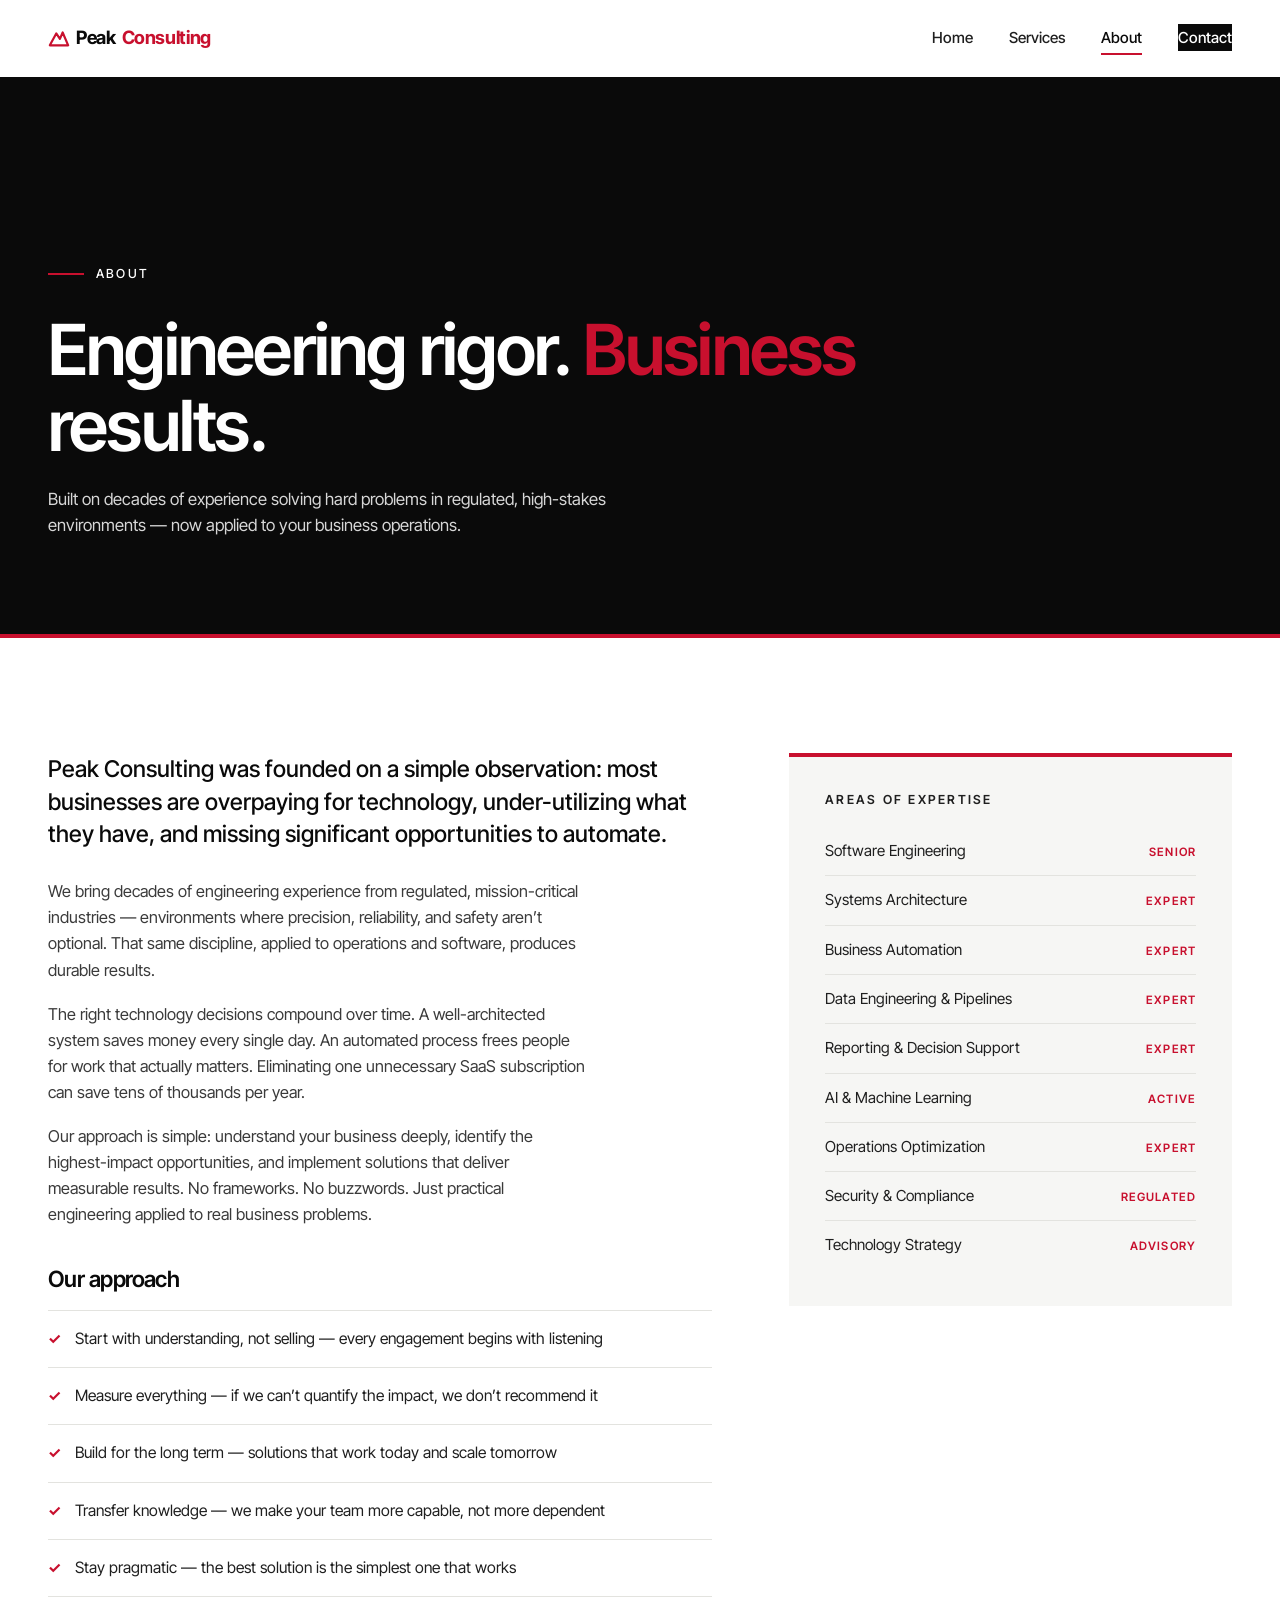
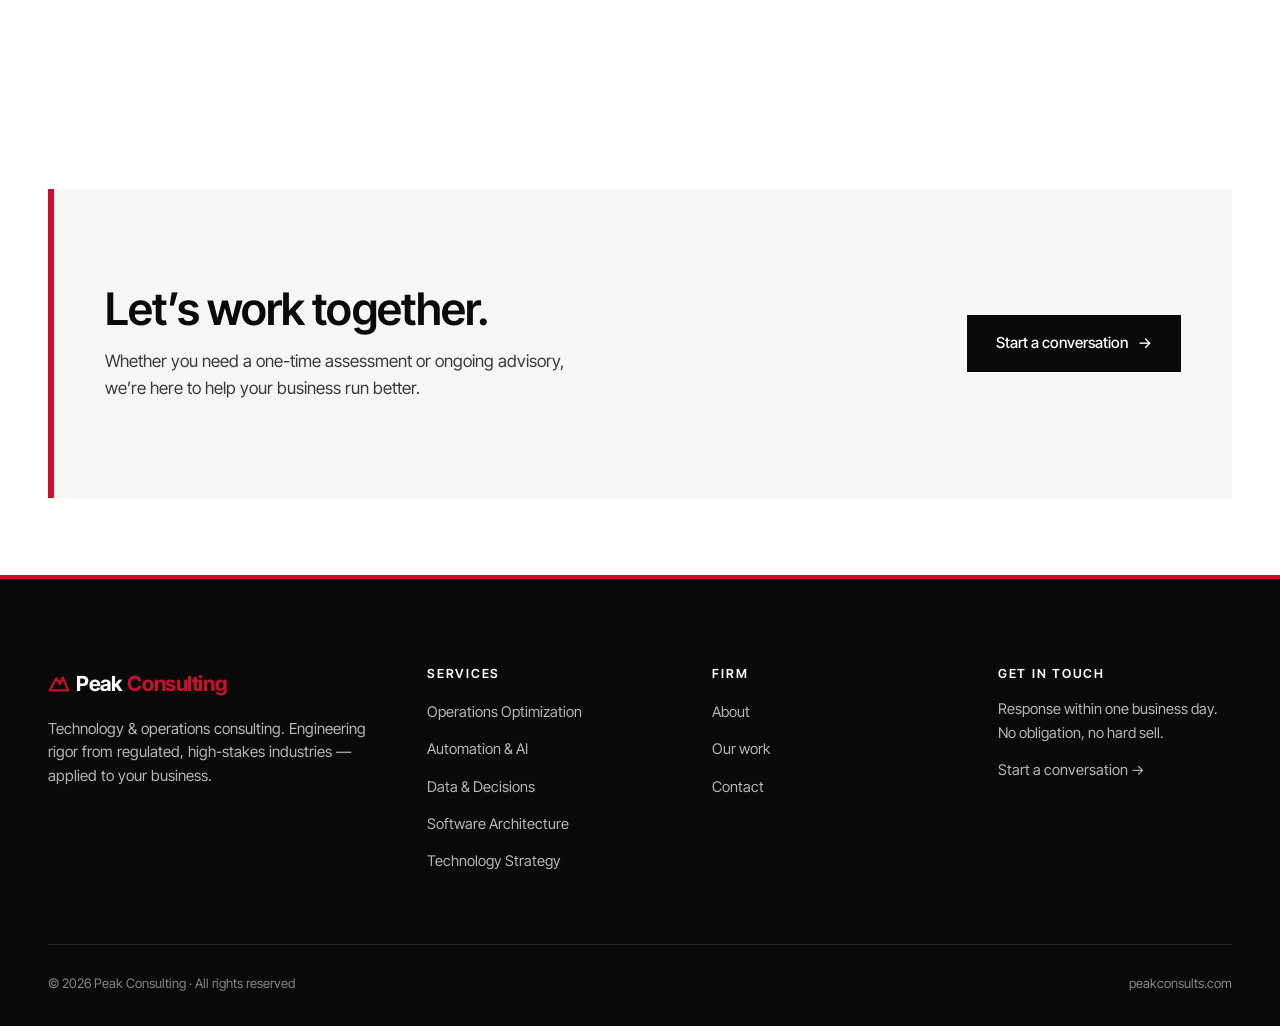
==== commit 67c20475: "Add Data & Decisions as fifth practice Adds an Operations → Automation → Decide → Architect → Advise" ====
--- a/about.html
+++ b/about.html
@@ -77,11 +77,12 @@
               <li>Software Engineering <span class="expertise-tag">Senior</span></li>
               <li>Systems Architecture <span class="expertise-tag">Expert</span></li>
               <li>Business Automation <span class="expertise-tag">Expert</span></li>
+              <li>Data Engineering &amp; Pipelines <span class="expertise-tag">Expert</span></li>
+              <li>Reporting &amp; Decision Support <span class="expertise-tag">Expert</span></li>
               <li>AI &amp; Machine Learning <span class="expertise-tag">Active</span></li>
               <li>Operations Optimization <span class="expertise-tag">Expert</span></li>
               <li>Security &amp; Compliance <span class="expertise-tag">Regulated</span></li>
               <li>Technology Strategy <span class="expertise-tag">Advisory</span></li>
-              <li>Vendor &amp; Contract Review <span class="expertise-tag">Expert</span></li>
             </ul>
           </aside>
         </div>
@@ -118,6 +119,7 @@
           <ul>
             <li><a href="services.html#operations">Operations Optimization</a></li>
             <li><a href="services.html#automation">Automation &amp; AI</a></li>
+            <li><a href="services.html#decide">Data &amp; Decisions</a></li>
             <li><a href="services.html#architecture">Software Architecture</a></li>
             <li><a href="services.html#strategy">Technology Strategy</a></li>
           </ul>
--- a/css/style.css
+++ b/css/style.css
@@ -394,7 +394,7 @@
 /* ===== Service cards ===== */
 .service-grid {
   display: grid;
-  grid-template-columns: repeat(2, 1fr);
+  grid-template-columns: repeat(3, 1fr);
   gap: clamp(20px, 2.4vw, 32px);
 }
 .service-card {
@@ -868,16 +868,20 @@
   .statement .container,
   .section-head,
   .cta-panel,
-  .service-grid,
   .about-grid,
   .contact-grid,
   .service-detail,
   .footer-top { grid-template-columns: 1fr; gap: 24px; }
+  .service-grid { grid-template-columns: repeat(2, 1fr); }
 
   .statement .actions,
   .cta-panel .actions { justify-self: start; }
 
   .process { grid-template-columns: 1fr 1fr; }
+}
+
+@media (max-width: 640px) {
+  .service-grid { grid-template-columns: 1fr; }
 }
 
 @media (max-width: 540px) {
